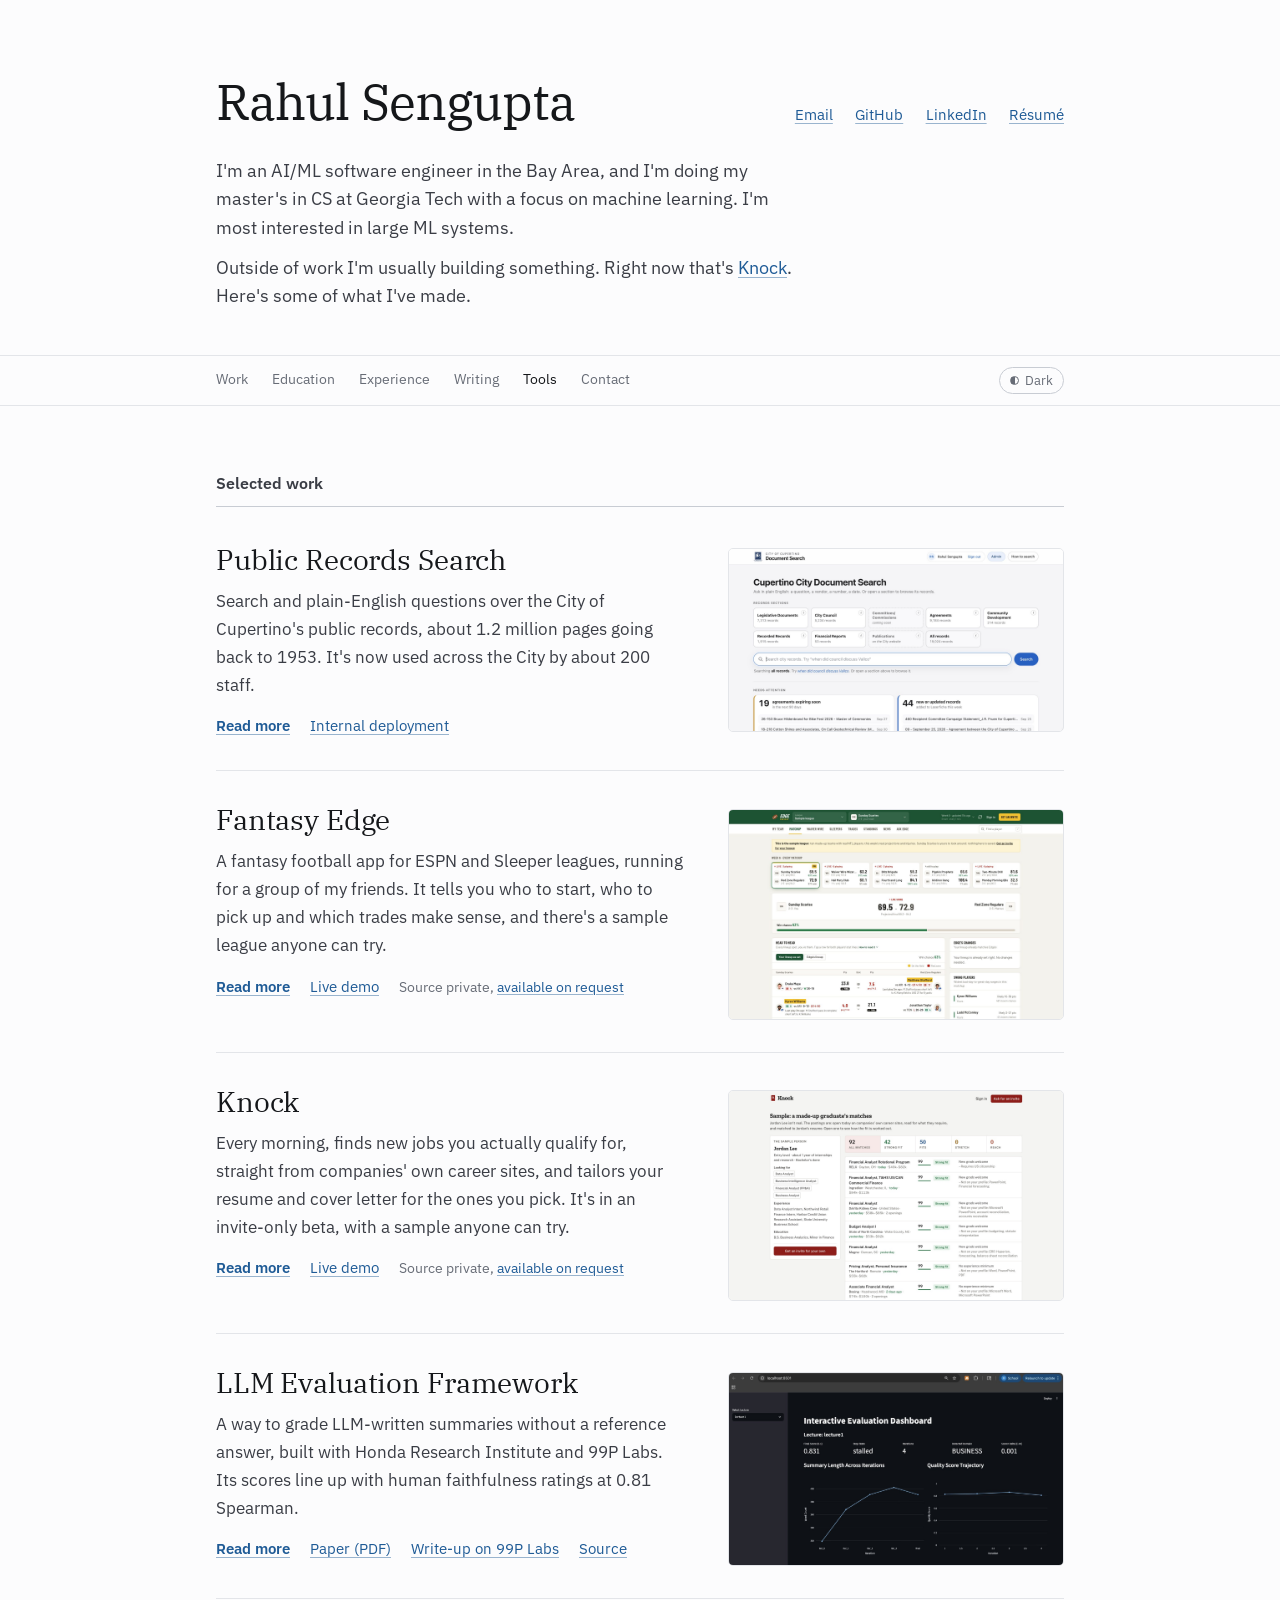
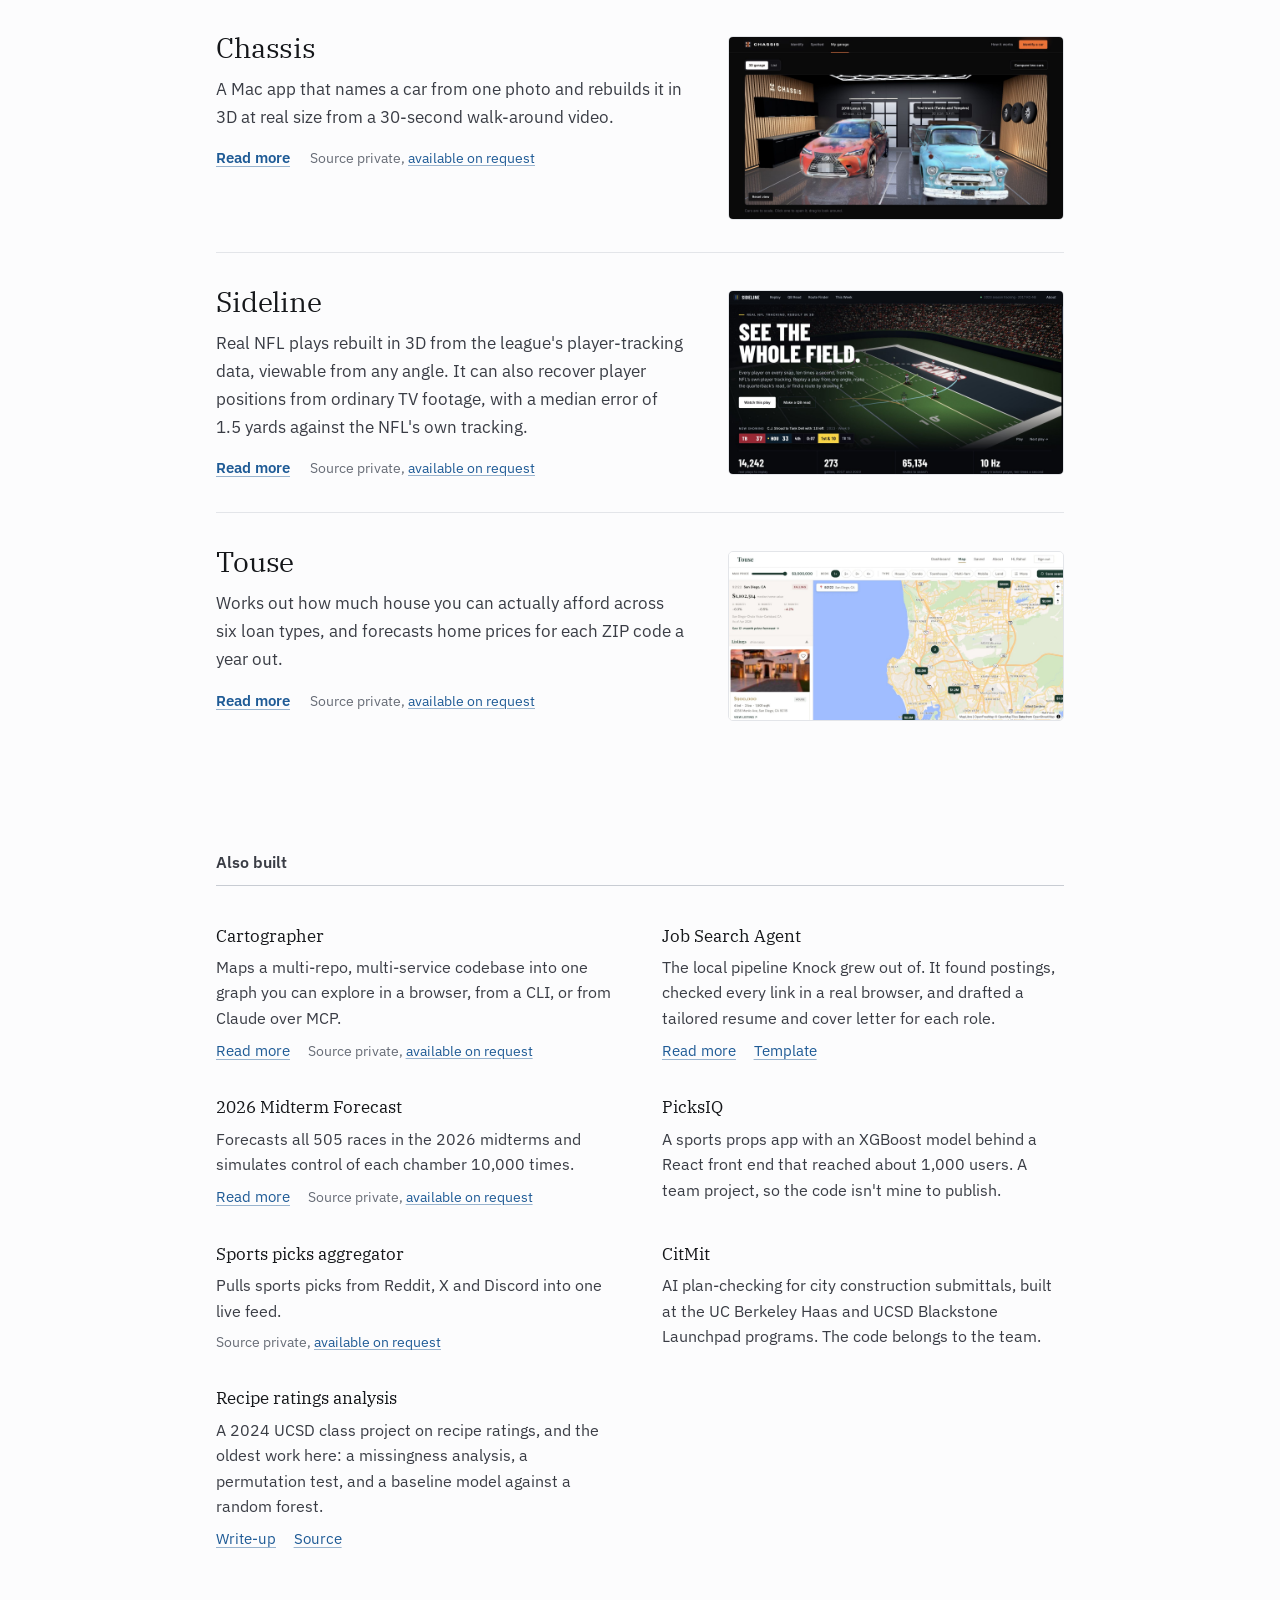
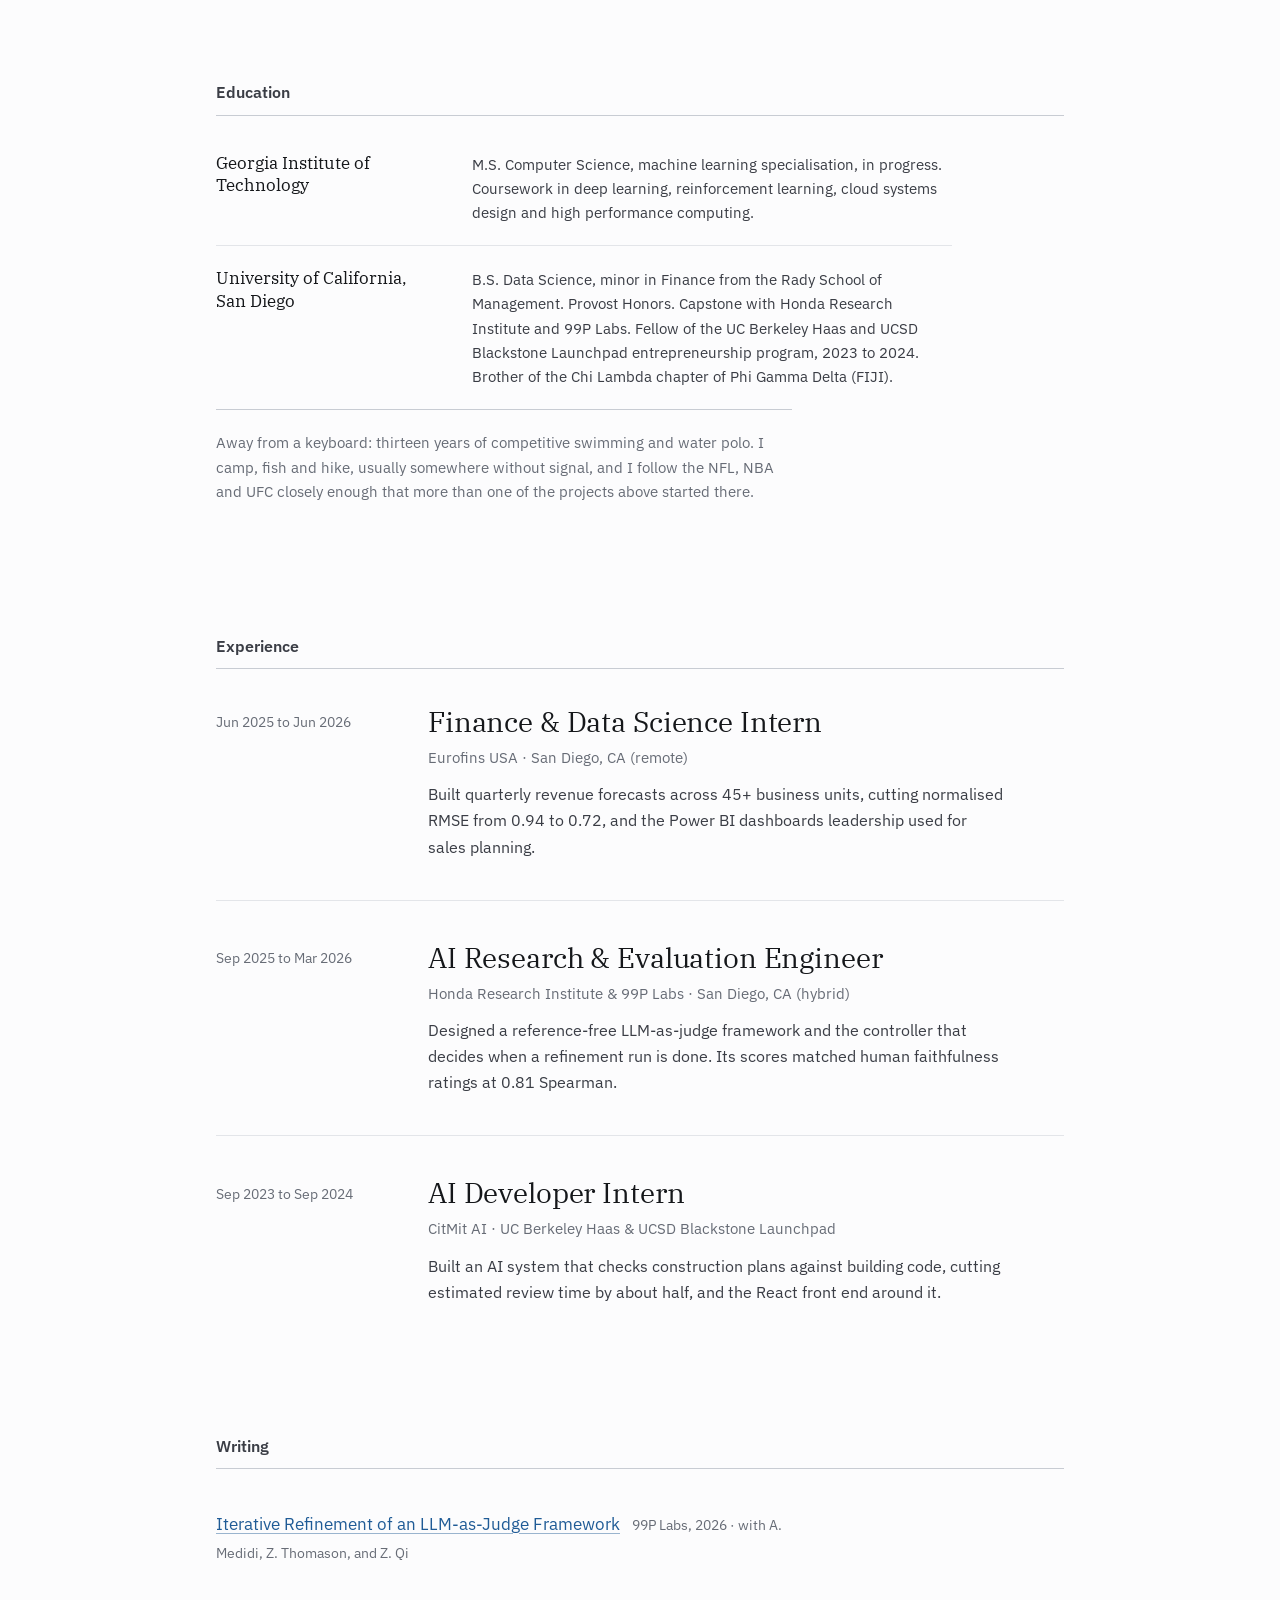
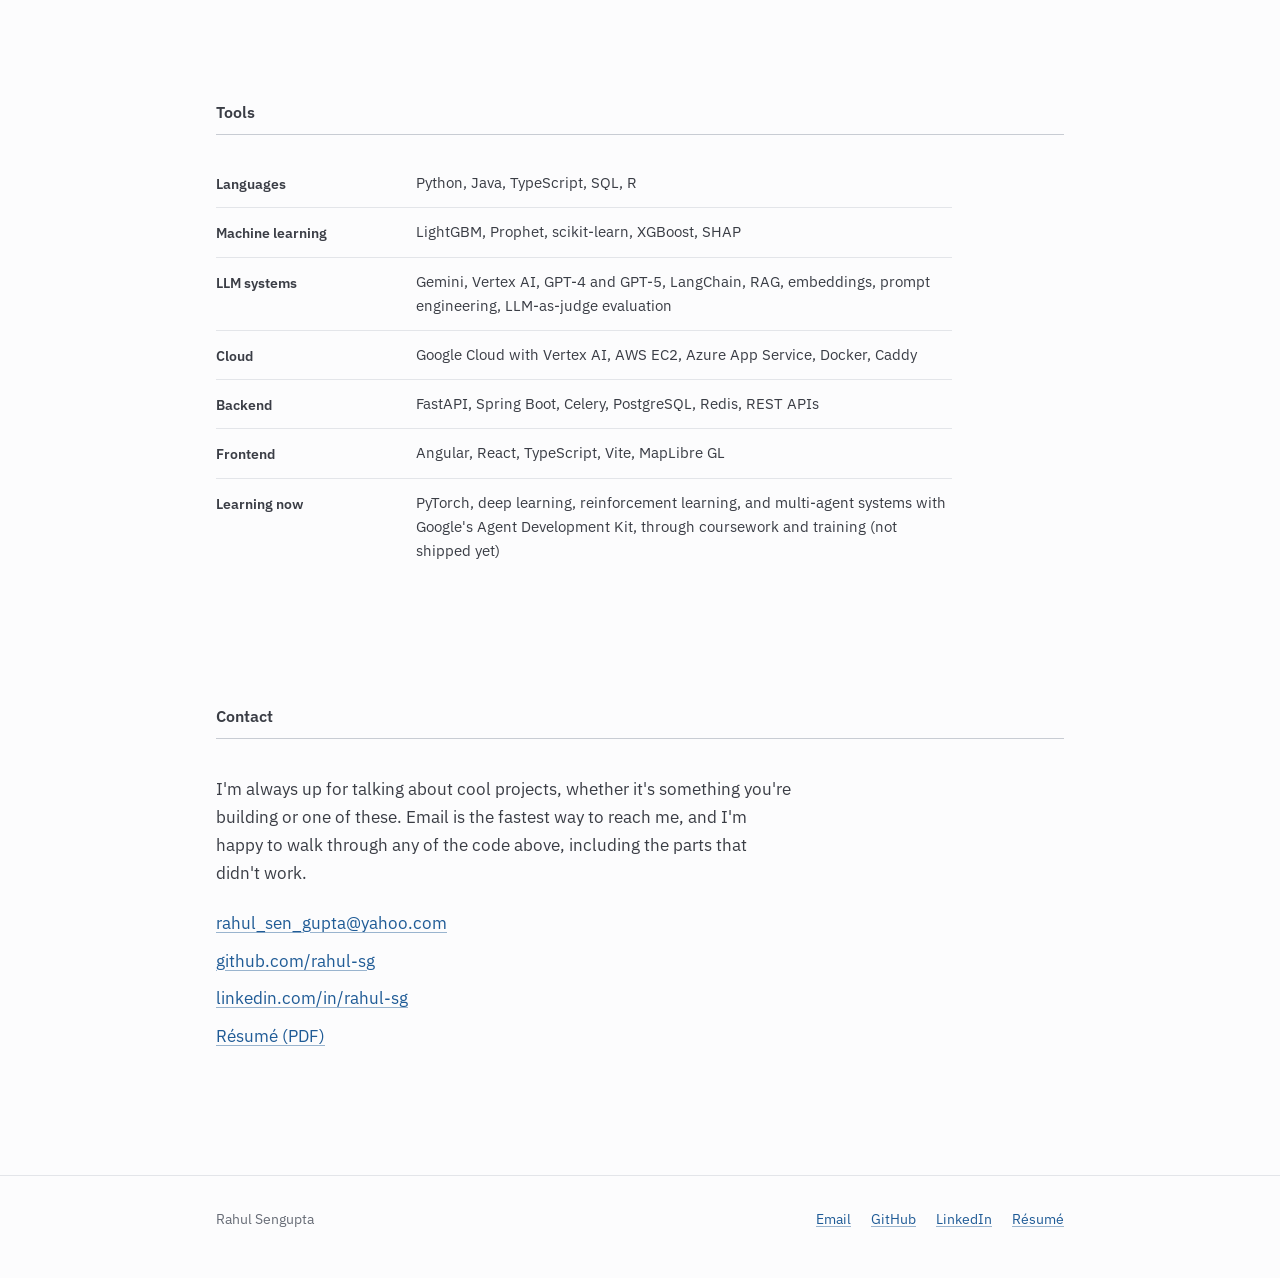
==== index.html @ d20ecfc5 "plainer writing, two fonts, a lighter homepage, and Knock Every 'rather than' rewritten, contraction" ====
<!doctype html>
<html lang="en" data-theme="light">
  <head>
    <meta charset="UTF-8" />
    <meta name="viewport" content="width=device-width, initial-scale=1.0" />
    <title>Rahul Sengupta</title>
    <meta name="description" content="I'm an AI/ML software engineer in the Bay Area, doing my master's in CS at Georgia Tech with a focus on machine learning. Here's some of what I've built." />
    <meta property="og:type" content="website" />
    <meta property="og:title" content="Rahul Sengupta" />
    <meta property="og:description" content="I'm an AI/ML software engineer in the Bay Area, doing my master's in CS at Georgia Tech with a focus on machine learning. Here's some of what I've built." />
    <meta property="og:image" content="https://rahul-sg.github.io/portfolio-website/images/og-card.png?v=2" />
    <meta name="twitter:card" content="summary_large_image" />
    <link rel="icon" type="image/svg+xml" href="favicon.svg?v=11" />
    <link rel="icon" type="image/x-icon" href="favicon.ico?v=11" />
    <link rel="icon" type="image/png" sizes="32x32" href="favicon-32x32.png?v=11" />
    <link rel="apple-touch-icon" sizes="180x180" href="apple-touch-icon.png?v=11" />
    <link rel="preconnect" href="https://fonts.googleapis.com" />
    <link rel="preconnect" href="https://fonts.gstatic.com" crossorigin />
    <link href="https://fonts.googleapis.com/css2?family=IBM+Plex+Sans:wght@400;500;600&family=IBM+Plex+Serif:wght@400;500;600&display=swap" rel="stylesheet" />
    <link rel="stylesheet" href="styles.css?v=11" />
    <script>
      // Applied before first paint so a returning dark-mode reader never sees a flash.
      try {
        var t = localStorage.getItem("theme");
        if (t === "dark" || t === "light") document.documentElement.dataset.theme = t;
      } catch (e) {}
    </script>
  </head>
  <body>
    <a class="skip-link" href="#main">Skip to content</a>
    <header class="masthead">
      <div class="wrap masthead-inner">
        <h1>Rahul Sengupta</h1>
        <ul class="masthead-links">
          <li><a href="mailto:rahul_sen_gupta@yahoo.com">Email</a></li>
          <li><a href="https://github.com/rahul-sg" target="_blank" rel="noopener">GitHub</a></li>
          <li><a href="https://linkedin.com/in/rahul-sg" target="_blank" rel="noopener">LinkedIn</a></li>
          <li><a href="Rahul_S_Resume_Final.pdf" target="_blank" rel="noopener">R&eacute;sum&eacute;</a></li>
        </ul>
      </div>
      <div class="wrap intro" id="about">
        <p>I'm an AI/ML software engineer in the Bay Area, and I'm doing my master's in CS at Georgia Tech with a focus on machine learning. I'm most interested in large ML systems.</p>
        <p>Outside of work I'm usually building something. Right now that's <a href="projects/knock.html">Knock</a>. Here's some of what I've made.</p>
      </div>
    </header>

    <nav class="subnav" aria-label="Sections">
      <div class="wrap subnav-inner">
        <a href="#work">Work</a>
        <a href="#education">Education</a>
        <a href="#experience">Experience</a>
        <a href="#writing">Writing</a>
        <a href="#tools">Tools</a>
        <a href="#contact">Contact</a>
        <button class="theme-toggle" type="button" id="theme-toggle"
                aria-label="Switch between light and dark">
          <span class="theme-toggle-label">Dark</span>
        </button>
      </div>
    </nav>

    <main id="main">
      <section class="section wrap" id="work">
        <h2 class="section-title">Selected work</h2>

        <article class="work-item">
          <div class="project-body">
            <h3><a href="projects/records-search.html">Public Records Search</a></h3>
            <p class="work-summary">Search and plain-English questions over the City of Cupertino's public records, about 1.2 million pages going back to 1953. It's now used across the City by about 200 staff.</p>
            <p class="project-links">
              <a class="work-more" href="projects/records-search.html">Read more</a>
              <a href="https://records-search-cupertino-b3e5gqf9e3aqh0em.westus2-01.azurewebsites.net/" target="_blank" rel="noopener">Internal deployment</a>
            </p>
          </div>
          <a class="work-thumb" href="projects/records-search.html" tabindex="-1" aria-hidden="true">
            <img src="images/records-search.jpg" alt="" loading="lazy" />
          </a>
        </article>

        <article class="work-item">
          <div class="project-body">
            <h3><a href="projects/fantasy-edge.html">Fantasy Edge</a></h3>
            <p class="work-summary">A fantasy football app for ESPN and Sleeper leagues, running for a group of my friends. It tells you who to start, who to pick up and which trades make sense, and there's a sample league anyone can try.</p>
            <p class="project-links">
              <a class="work-more" href="projects/fantasy-edge.html">Read more</a>
              <a href="https://edgefantasy.us/league/demo/team/1" target="_blank" rel="noopener">Live demo</a>
              <span class="note">Source private, <a href="mailto:rahul_sen_gupta@yahoo.com?subject=Code%20for%20Fantasy%20Edge">available on request</a></span>
            </p>
          </div>
          <a class="work-thumb" href="projects/fantasy-edge.html" tabindex="-1" aria-hidden="true">
            <img src="images/fantasy-edge-matchup.jpg" alt="" loading="lazy" />
          </a>
        </article>

        <article class="work-item">
          <div class="project-body">
            <h3><a href="projects/knock.html">Knock</a></h3>
            <p class="work-summary">Every morning, finds new jobs you actually qualify for, straight from companies' own career sites, and tailors your resume and cover letter for the ones you pick. It's in an invite-only beta, with a sample anyone can try.</p>
            <p class="project-links">
              <a class="work-more" href="projects/knock.html">Read more</a>
              <a href="https://knockapply.com/demo" target="_blank" rel="noopener">Live demo</a>
              <span class="note">Source private, <a href="mailto:rahul_sen_gupta@yahoo.com?subject=Code%20for%20Knock">available on request</a></span>
            </p>
          </div>
          <a class="work-thumb" href="projects/knock.html" tabindex="-1" aria-hidden="true">
            <img src="images/knock-demo.jpg" alt="" loading="lazy" />
          </a>
        </article>

        <article class="work-item">
          <div class="project-body">
            <h3><a href="projects/llm-evaluation.html">LLM Evaluation Framework</a></h3>
            <p class="work-summary">A way to grade LLM-written summaries without a reference answer, built with Honda Research Institute and 99P Labs. Its scores line up with human faithfulness ratings at 0.81 Spearman.</p>
            <p class="project-links">
              <a class="work-more" href="projects/llm-evaluation.html">Read more</a>
              <a href="https://github.com/rahul-sg/HondaResearchLabs_DSC180A-Eval-Systems-Of-NextGen-LLMs/blob/main/artifacts/Q2/Iterative_Refinement_NextGen_LLMs.pdf" target="_blank" rel="noopener">Paper (PDF)</a>
              <a href="https://medium.com/99p-labs/iterative-refinement-of-llm-as-judge-framework-0819fe352575" target="_blank" rel="noopener">Write-up on 99P Labs</a>
              <a href="https://github.com/rahul-sg/HondaResearchLabs_DSC180A-Eval-Systems-Of-NextGen-LLMs" target="_blank" rel="noopener">Source</a>
            </p>
          </div>
          <a class="work-thumb" href="projects/llm-evaluation.html" tabindex="-1" aria-hidden="true">
            <img src="images/llm-eval-dashboard.jpg" alt="" loading="lazy" />
          </a>
        </article>

        <article class="work-item">
          <div class="project-body">
            <h3><a href="projects/chassis.html">Chassis</a></h3>
            <p class="work-summary">A Mac app that names a car from one photo and rebuilds it in 3D at real size from a 30-second walk-around video.</p>
            <p class="project-links">
              <a class="work-more" href="projects/chassis.html">Read more</a>
              <span class="note">Source private, <a href="mailto:rahul_sen_gupta@yahoo.com?subject=Code%20for%20Chassis">available on request</a></span>
            </p>
          </div>
          <a class="work-thumb" href="projects/chassis.html" tabindex="-1" aria-hidden="true">
            <img src="images/chassis-garage.jpg" alt="" loading="lazy" />
          </a>
        </article>

        <article class="work-item">
          <div class="project-body">
            <h3><a href="projects/sideline.html">Sideline</a></h3>
            <p class="work-summary">Real NFL plays rebuilt in 3D from the league's player-tracking data, viewable from any angle. It can also recover player positions from ordinary TV footage, with a median error of 1.5 yards against the NFL's own tracking.</p>
            <p class="project-links">
              <a class="work-more" href="projects/sideline.html">Read more</a>
              <span class="note">Source private, <a href="mailto:rahul_sen_gupta@yahoo.com?subject=Code%20for%20Sideline">available on request</a></span>
            </p>
          </div>
          <a class="work-thumb" href="projects/sideline.html" tabindex="-1" aria-hidden="true">
            <img src="images/sideline-hero.jpg" alt="" loading="lazy" />
          </a>
        </article>

        <article class="work-item">
          <div class="project-body">
            <h3><a href="projects/touse.html">Touse</a></h3>
            <p class="work-summary">Works out how much house you can actually afford across six loan types, and forecasts home prices for each ZIP code a year out.</p>
            <p class="project-links">
              <a class="work-more" href="projects/touse.html">Read more</a>
              <span class="note">Source private, <a href="mailto:rahul_sen_gupta@yahoo.com?subject=Code%20for%20Touse">available on request</a></span>
            </p>
          </div>
          <a class="work-thumb" href="projects/touse.html" tabindex="-1" aria-hidden="true">
            <img src="images/touse-map.jpg" alt="" loading="lazy" />
          </a>
        </article>
      </section>

      <section class="section wrap" id="also">
        <h2 class="section-title">Also built</h2>
        <div class="prose">
          <dl class="minor-list">
            <div>
              <dt>Cartographer</dt>
              <dd>
                Maps a multi-repo, multi-service codebase into one graph you can explore in a browser, from a CLI, or from Claude over MCP.
                <span class="minor-links">
                  <a href="projects/cartographer.html">Read more</a>
                  <span class="note">Source private, <a href="mailto:rahul_sen_gupta@yahoo.com?subject=Code%20for%20Cartographer">available on request</a></span>
                </span>
              </dd>
            </div>
            <div>
              <dt>Job Search Agent</dt>
              <dd>
                The local pipeline Knock grew out of. It found postings, checked every link in a real browser, and drafted a tailored resume and cover letter for each role.
                <span class="minor-links">
                  <a href="projects/job-search-agent.html">Read more</a>
                  <a href="https://github.com/rahul-sg/job-search-agent-template" target="_blank" rel="noopener">Template</a>
                </span>
              </dd>
            </div>
            <div>
              <dt>2026 Midterm Forecast</dt>
              <dd>
                Forecasts all 505 races in the 2026 midterms and simulates control of each chamber 10,000 times.
                <span class="minor-links">
                  <a href="projects/midterm-forecast.html">Read more</a>
                  <span class="note">Source private, <a href="mailto:rahul_sen_gupta@yahoo.com?subject=Code%20for%20the%20midterm%20forecast">available on request</a></span>
                </span>
              </dd>
            </div>
            <div>
              <dt>PicksIQ</dt>
              <dd>
                A sports props app with an XGBoost model behind a React front end that reached about 1,000 users. A team project, so the code isn't mine to publish.
              </dd>
            </div>
            <div>
              <dt>Sports picks aggregator</dt>
              <dd>
                Pulls sports picks from Reddit, X and Discord into one live feed.
                <span class="minor-links">
                  <span class="note">Source private, <a href="mailto:rahul_sen_gupta@yahoo.com?subject=Code%20for%20the%20sports%20picks%20aggregator">available on request</a></span>
                </span>
              </dd>
            </div>
            <div>
              <dt>CitMit</dt>
              <dd>
                AI plan-checking for city construction submittals, built at the UC Berkeley Haas and UCSD Blackstone Launchpad programs. The code belongs to the team.
              </dd>
            </div>
            <div>
              <dt>Recipe ratings analysis</dt>
              <dd>
                A 2024 UCSD class project on recipe ratings, and the oldest work here: a missingness analysis, a permutation test, and a baseline model against a random forest.
                <span class="minor-links">
                  <a href="https://rahul-sg.github.io/recipes-ratings-analysis/" target="_blank" rel="noopener">Write-up</a>
                  <a href="https://github.com/rahul-sg/recipes-ratings-analysis" target="_blank" rel="noopener">Source</a>
                </span>
              </dd>
            </div>
          </dl>
        </div>
      </section>

      <section class="section wrap" id="education">
        <h2 class="section-title">Education</h2>
        <div class="prose">
          <dl class="edu-list">
            <div>
              <dt>Georgia Institute of Technology</dt>
              <dd>
                M.S. Computer Science, machine learning specialisation, in progress. Coursework in
                deep learning, reinforcement learning, cloud systems design and high performance
                computing.
              </dd>
            </div>
            <div>
              <dt>University of California, San Diego</dt>
              <dd>
                B.S. Data Science, minor in Finance from the Rady School of Management.
                Provost Honors. Capstone with Honda Research Institute and 99P Labs. Fellow of the
                UC Berkeley Haas and UCSD Blackstone Launchpad entrepreneurship program, 2023 to
                2024. Brother of the Chi Lambda chapter of Phi Gamma Delta (FIJI).
              </dd>
            </div>
          </dl>
          <p class="edu-aside">
            Away from a keyboard: thirteen years of competitive swimming and water polo. I camp,
            fish and hike, usually somewhere without signal, and I follow the NFL, NBA and UFC
            closely enough that more than one of the projects above started there.
          </p>
        </div>
      </section>

      <section class="section wrap" id="experience">
        <h2 class="section-title">Experience</h2>

        <article class="role">
          <div class="project-aside">
            <p class="role-dates">Jun 2025 to Jun 2026</p>
          </div>
          <div class="project-body">
            <h3>Finance &amp; Data Science Intern</h3>
            <p class="role-org">Eurofins USA &middot; San Diego, CA (remote)</p>
            <p class="role-summary">Built quarterly revenue forecasts across 45+ business units, cutting normalised RMSE from 0.94 to 0.72, and the Power BI dashboards leadership used for sales planning.</p>
          </div>
        </article>

        <article class="role">
          <div class="project-aside">
            <p class="role-dates">Sep 2025 to Mar 2026</p>
          </div>
          <div class="project-body">
            <h3>AI Research &amp; Evaluation Engineer</h3>
            <p class="role-org">Honda Research Institute &amp; 99P Labs &middot; San Diego, CA (hybrid)</p>
            <p class="role-summary">Designed a reference-free LLM-as-judge framework and the controller that decides when a refinement run is done. Its scores matched human faithfulness ratings at 0.81 Spearman.</p>
          </div>
        </article>

        <article class="role">
          <div class="project-aside">
            <p class="role-dates">Sep 2023 to Sep 2024</p>
          </div>
          <div class="project-body">
            <h3>AI Developer Intern</h3>
            <p class="role-org">CitMit AI &middot; UC Berkeley Haas &amp; UCSD Blackstone Launchpad</p>
            <p class="role-summary">Built an AI system that checks construction plans against building code, cutting estimated review time by about half, and the React front end around it.</p>
          </div>
        </article>
      </section>

      <section class="section wrap" id="writing">
        <h2 class="section-title">Writing</h2>
        <div class="prose">
          <ul class="link-list">
            <li>
              <a href="https://medium.com/99p-labs/iterative-refinement-of-llm-as-judge-framework-0819fe352575" target="_blank" rel="noopener">Iterative Refinement of an LLM-as-Judge Framework</a>
              <span class="note">99P Labs, 2026 &middot; with A. Medidi, Z. Thomason, and Z. Qi</span>
            </li>
          </ul>
        </div>
      </section>

      <section class="section wrap" id="tools">
        <h2 class="section-title">Tools</h2>
        <div class="prose">
          <dl class="tools-list">
            <div>
              <dt>Languages</dt>
              <dd>Python, Java, TypeScript, SQL, R
              </dd>
            </div>
            <div>
              <dt>Machine learning</dt>
              <dd>LightGBM, Prophet, scikit-learn, XGBoost, SHAP
              </dd>
            </div>
            <div>
              <dt>LLM systems</dt>
              <dd>Gemini, Vertex AI, GPT-4 and GPT-5, LangChain, RAG, embeddings, prompt engineering, LLM-as-judge evaluation
              </dd>
            </div>
            <div>
              <dt>Cloud</dt>
              <dd>Google Cloud with Vertex AI, AWS EC2, Azure App Service, Docker, Caddy
              </dd>
            </div>
            <div>
              <dt>Backend</dt>
              <dd>FastAPI, Spring Boot, Celery, PostgreSQL, Redis, REST APIs
              </dd>
            </div>
            <div>
              <dt>Frontend</dt>
              <dd>Angular, React, TypeScript, Vite, MapLibre GL
              </dd>
            </div>
            <div>
              <dt>Learning now</dt>
              <dd>PyTorch, deep learning, reinforcement learning, and multi-agent systems with Google's Agent Development Kit, through coursework and training (not shipped yet)
              </dd>
            </div>
          </dl>
        </div>
      </section>

      <section class="section wrap" id="contact">
        <h2 class="section-title">Contact</h2>
        <div class="prose">
          <p>
            I'm always up for talking about cool projects, whether it's something you're building
            or one of these. Email is the fastest way to reach me, and I'm happy to walk through
            any of the code above, including the parts that didn't work.
          </p>
          <ul class="link-list">
            <li><a href="mailto:rahul_sen_gupta@yahoo.com">rahul_sen_gupta@yahoo.com</a></li>
            <li><a href="https://github.com/rahul-sg" target="_blank" rel="noopener">github.com/rahul-sg</a></li>
            <li><a href="https://linkedin.com/in/rahul-sg" target="_blank" rel="noopener">linkedin.com/in/rahul-sg</a></li>
            <li><a href="Rahul_S_Resume_Final.pdf" target="_blank" rel="noopener">R&eacute;sum&eacute; (PDF)</a></li>
          </ul>
        </div>
      </section>
    </main>

    <footer class="site-footer">
      <div class="wrap site-footer-inner">
        <p>Rahul Sengupta</p>
        <p class="site-footer-links">
          <a href="mailto:rahul_sen_gupta@yahoo.com">Email</a>
          <a href="https://github.com/rahul-sg" target="_blank" rel="noopener">GitHub</a>
          <a href="https://linkedin.com/in/rahul-sg" target="_blank" rel="noopener">LinkedIn</a>
          <a href="Rahul_S_Resume_Final.pdf" target="_blank" rel="noopener">R&eacute;sum&eacute;</a>
        </p>
      </div>
    </footer>

    <script src="script.js?v=11"></script>
  </body>
</html>
---- styles.css ----
/* ==========================================================================
   Rahul Sengupta — personal site
   A document, not a landing page: one column, hairline rules, no animation.
   Light by default; follows the OS for dark. To force one theme, delete the
   other block under "Theme" below.
   ========================================================================== */

:root {
  /* The IBM Plex superfamily: one designer, drawn for a technology company,
     and distinct from the brand faces the AI labs use. */
  --serif: "IBM Plex Serif", Georgia, "Times New Roman", serif;
  --sans: "IBM Plex Sans", -apple-system, BlinkMacSystemFont, "Segoe UI", sans-serif;
  --mono: ui-monospace, "SFMono-Regular", Menlo, Consolas, monospace;

  /* Layout */
  --wrap: 58rem;
  --aside: 10.5rem;
  --gap: 2.75rem;
  --measure: 36rem;
  --measure-wide: 46rem;
}

/* ── Theme: light ─────────────────────────────────────────────────────────── */
:root {
  color-scheme: light;

  --paper: #fcfcfd;
  --paper-2: #f1f3f5;
  --ink: #15171a;
  --ink-2: #3a3d45;
  --ink-3: #676c76;
  --rule: #e3e5e9;
  --rule-2: #c8ccd3;
  --link: #1f5b96;
  --link-hover: #164470;
}

/* ── Theme: dark ──────────────────────────────────────────────────────────────
   Follows the OS by default. To pin one theme, set data-theme on <html>:
   <html lang="en" data-theme="light">  or  <html lang="en" data-theme="dark">
   -------------------------------------------------------------------------- */
@media (prefers-color-scheme: dark) {
  :root:not([data-theme="light"]):not([data-theme="dark"]) {
    color-scheme: dark;

    --paper: #101114;
    --paper-2: #17191d;
    --ink: #e8eaed;
    --ink-2: #c0c4cb;
    --ink-3: #8b909a;
    --rule: #24262b;
    --rule-2: #383c44;
    --link: #7fb2e6;
    --link-hover: #a5cbf0;
  }
}

:root[data-theme="dark"] {
  color-scheme: dark;

  --paper: #101114;
  --paper-2: #17191d;
  --ink: #e8eaed;
  --ink-2: #c0c4cb;
  --ink-3: #8b909a;
  --rule: #24262b;
  --rule-2: #383c44;
  --link: #7fb2e6;
  --link-hover: #a5cbf0;
}

*,
*::before,
*::after {
  box-sizing: border-box;
}

html {
  -webkit-text-size-adjust: 100%;
}

body {
  margin: 0;
  background: var(--paper);
  color: var(--ink-2);
  font-family: var(--sans);
  font-size: 1.0625rem;
  line-height: 1.65;
  -webkit-font-smoothing: antialiased;
  text-rendering: optimizeLegibility;
}

.wrap {
  width: 100%;
  max-width: var(--wrap);
  margin-inline: auto;
  padding-inline: clamp(1.25rem, 5vw, 2.5rem);
}

/* ── Links ────────────────────────────────────────────────────────────────── */
a {
  color: var(--link);
  text-decoration-line: underline;
  text-decoration-thickness: 1px;
  text-underline-offset: 0.18em;
  text-decoration-color: color-mix(in oklab, var(--link), transparent 55%);
}

a:hover {
  color: var(--link-hover);
  text-decoration-color: currentColor;
}

a:focus-visible,
:focus-visible {
  outline: 2px solid var(--link);
  outline-offset: 2px;
  border-radius: 2px;
}

.skip-link {
  position: absolute;
  left: -9999px;
  top: 0;
  background: var(--paper);
  color: var(--ink);
  padding: 0.6rem 1rem;
  z-index: 50;
}

.skip-link:focus {
  left: 0.5rem;
  top: 0.5rem;
}

/* ── Masthead ─────────────────────────────────────────────────────────────── */
.masthead {
  padding-top: clamp(2.75rem, 7vw, 4.75rem);
  padding-bottom: clamp(2rem, 4vw, 2.75rem);
}

/* The name and the links share a line; the links drop under the name when it runs out of room. */
.masthead-inner {
  display: flex;
  flex-wrap: wrap;
  align-items: baseline;
  justify-content: space-between;
  gap: 0.75rem 2rem;
}

.portrait {
  display: block;
  width: 100%;
  /* The height="200" attribute is a presentational hint. Without height:auto
     both dimensions are definite and aspect-ratio is ignored. */
  height: auto;
  aspect-ratio: 1 / 1;
  object-fit: cover;
  object-position: center 18%;
  border-radius: 4px;
  border: 1px solid var(--rule);
}

h1 {
  margin: 0;
  font-family: var(--serif);
  font-weight: 400;
  font-size: clamp(2.15rem, 5vw, 3.1rem);
  line-height: 1.06;
  letter-spacing: -0.018em;
  color: var(--ink);
}

.masthead-links {
  display: flex;
  flex-wrap: wrap;
  gap: 0.4rem 1.4rem;
  margin: 0;
  padding: 0;
  list-style: none;
  font-size: 0.93rem;
}

/* Who this is, in a couple of plain sentences, before the work. */
.intro {
  margin-top: clamp(1.25rem, 3vw, 1.75rem);
}

.intro p {
  max-width: var(--measure);
  margin: 0 0 0.7rem;
  font-size: 1.12rem;
  line-height: 1.6;
  color: var(--ink-2);
}

.intro p:last-child {
  margin-bottom: 0;
}

/* ── Sub-navigation ───────────────────────────────────────────────────────── */
.subnav {
  position: sticky;
  top: 0;
  z-index: 10;
  background: color-mix(in oklab, var(--paper), transparent 8%);
  backdrop-filter: blur(6px);
  border-top: 1px solid var(--rule);
  border-bottom: 1px solid var(--rule);
}

.subnav-inner {
  display: flex;
  flex-wrap: wrap;
  gap: 0.35rem 1.5rem;
  padding-block: 0.7rem;
}

.subnav a {
  font-family: var(--sans);
  font-size: 0.9rem;
  color: var(--ink-3);
  text-decoration: none;
}

.subnav a:hover,
.subnav a.is-current {
  color: var(--ink);
}

/* ── Sections ─────────────────────────────────────────────────────────────── */
.section {
  padding-block: clamp(2.5rem, 5.5vw, 4rem);
}

.section-title {
  margin: 0 0 2.25rem;
  padding-bottom: 0.55rem;
  border-bottom: 1px solid var(--rule-2);
  font-family: var(--sans);
  font-weight: 600;
  font-size: 1rem;
  color: var(--ink-2);
}

.prose {
  max-width: var(--measure);
}

.prose p {
  margin: 0 0 1.05rem;
}

.prose p:last-child {
  margin-bottom: 0;
}

/* ── Project / role: metadata rail + body ─────────────────────────────────── */
.project,
.role {
  display: grid;
  grid-template-columns: var(--aside) minmax(0, 1fr);
  gap: 0 var(--gap);
  padding-top: 2.5rem;
  margin-top: 2.5rem;
  border-top: 1px solid var(--rule);
}

.project:first-of-type,
.role:first-of-type {
  padding-top: 0;
  margin-top: 0;
  border-top: none;
}

.project-aside {
  position: sticky;
  top: 4.25rem;
  align-self: start;
}

.facts {
  margin: 0;
}

.facts > div + div {
  margin-top: 0.8rem;
}

.facts dt {
  font-family: var(--sans);
  font-size: 0.8rem;
  color: var(--ink-3);
}

.facts dd {
  margin: 0.15rem 0 0;
  font-size: 0.85rem;
  line-height: 1.45;
  color: var(--ink-2);
}

.project-body {
  max-width: var(--measure);
}

.project-body h3,
.role h3 {
  margin: 0;
  font-family: var(--serif);
  font-weight: 400;
  font-size: clamp(1.4rem, 2.7vw, 1.72rem);
  line-height: 1.25;
  color: var(--ink);
  letter-spacing: -0.005em;
}

.project-body .lead {
  margin: 1.6rem 0 0;
  font-family: var(--serif);
  font-size: 1.08rem;
  line-height: 1.6;
  color: var(--ink);
}

.project-body h2,
.project-body h4 {
  margin: 1.9rem 0 0.3rem;
  font-family: var(--sans);
  font-weight: 600;
  font-size: 0.95rem;
  color: var(--ink-2);
}

.project-body p:not([class]) {
  margin: 0 0 0.9rem;
}

.project-body h2 + p,
.project-body h4 + p {
  margin-top: 0;
}

.project-body > p:last-child {
  margin-bottom: 0;
}

.project-body em {
  font-style: italic;
}

code {
  font-family: var(--mono);
  font-size: 0.87em;
  background: color-mix(in oklab, var(--ink), transparent 94%);
  border-radius: 3px;
  padding: 0.05em 0.25em;
  color: var(--ink);
  word-break: break-word;
}

.project-body .stack {
  margin: 1.9rem 0 0;
  padding-top: 0.85rem;
  border-top: 1px solid var(--rule);
  font-family: var(--sans);
  font-size: 0.88rem;
  line-height: 1.6;
  color: var(--ink-3);
}

.stack-label {
  display: block;
  font-size: 0.8rem;
  font-weight: 600;
  color: var(--ink-3);
  margin-bottom: 0.2rem;
}

.project-body .project-links {
  display: flex;
  flex-wrap: wrap;
  align-items: baseline;
  gap: 0.35rem 1.25rem;
  margin: 0.95rem 0 0;
  font-size: 0.92rem;
}

.note {
  font-size: 0.85rem;
  color: var(--ink-3);
}

/* ── Also built ───────────────────────────────────────────────────────────── */
.minor-list {
  display: grid;
  grid-template-columns: repeat(2, minmax(0, 1fr));
  gap: 1.9rem var(--gap);
  margin: 0;
}

.minor-list dt {
  font-family: var(--serif);
  font-size: 1.08rem;
  color: var(--ink);
}

.minor-list dd {
  margin: 0.3rem 0 0;
  font-size: 0.97rem;
}

.minor-list dd a {
  font-size: 0.92rem;
  white-space: nowrap;
}

.minor-list dd .note {
  white-space: nowrap;
}

.minor-list dd .note a {
  margin-left: 0;
  font-size: inherit;
}

/* An entry's links sit on a line of their own, like the rows above. */
.minor-links {
  display: flex;
  flex-wrap: wrap;
  align-items: baseline;
  gap: 0.25rem 1.1rem;
  margin-top: 0.45rem;
}

#also .prose {
  max-width: none;
}

/* ── Experience ───────────────────────────────────────────────────────────── */
.role-dates {
  margin: 0.4rem 0 0;
  font-family: var(--sans);
  font-size: 0.85rem;
  color: var(--ink-3);
}

.project-body .role-org {
  margin: 0.35rem 0 0;
  font-size: 0.95rem;
  color: var(--ink-3);
}

.project-body .role-summary {
  margin: 0.7rem 0 0;
  font-size: 0.99rem;
}

/* ── Tools ────────────────────────────────────────────────────────────────── */
/* Wider than the reading measure: this is a two-column list, not prose. */
#tools .prose {
  max-width: 46rem;
}

.tools-list {
  margin: 0;
}

.tools-list > div {
  display: grid;
  grid-template-columns: 11rem minmax(0, 1fr);
  gap: 0 1.5rem;
  padding-block: 0.75rem;
  border-top: 1px solid var(--rule);
}

.tools-list > div:first-child {
  border-top: none;
  padding-top: 0;
}

.tools-list dt {
  font-family: var(--sans);
  font-size: 0.85rem;
  font-weight: 600;
  color: var(--ink-2);
  padding-top: 0.12rem;
}

.tools-list dd {
  margin: 0;
  font-size: 0.94rem;
  line-height: 1.6;
  color: var(--ink-2);
}

/* ── Lists of links ───────────────────────────────────────────────────────── */
.link-list {
  margin: 0;
  padding: 0;
  list-style: none;
}

.link-list li {
  padding-block: 0.3rem;
}

.link-list .note {
  margin-left: 0.5rem;
}

/* ── Education ────────────────────────────────────────────────────────────── */
.edu strong {
  color: var(--ink);
  font-weight: 600;
}

/* ── Footer ───────────────────────────────────────────────────────────────── */
.site-footer {
  margin-top: clamp(2rem, 5vw, 3.5rem);
  padding-block: 2rem 3rem;
  border-top: 1px solid var(--rule);
}

.site-footer-inner {
  display: flex;
  flex-wrap: wrap;
  justify-content: space-between;
  align-items: baseline;
  gap: 0.6rem 1.5rem;
}

.site-footer p {
  margin: 0;
  font-family: var(--sans);
  font-size: 0.85rem;
  color: var(--ink-3);
}

.site-footer-links {
  display: flex;
  flex-wrap: wrap;
  gap: 0.5rem 1.25rem;
}

/* ── Sub-nav brand (project pages) ────────────────────────────────────────── */
.subnav-brand {
  margin-right: auto;
  font-family: var(--serif) !important;
  font-size: 0.95rem !important;
  letter-spacing: 0 !important;
  text-transform: none !important;
  color: var(--ink) !important;
}

/* ── Index: the work list ─────────────────────────────────────────────────── */
/* A row per project: a sentence or two and its links, with the screenshot beside it.
   The facts, numbers and stack are on each project's own page. */
.work-item {
  display: grid;
  grid-template-columns: minmax(0, 1fr) minmax(0, 21rem);
  gap: 1rem var(--gap);
  align-items: start;
  padding-top: 2rem;
  margin-top: 2rem;
  border-top: 1px solid var(--rule);
}

.work-item:first-of-type {
  padding-top: 0;
  margin-top: 0;
  border-top: none;
}

.work-item .project-body h3 a {
  color: var(--ink);
  text-decoration-color: transparent;
}

.work-item .project-body h3 a:hover {
  text-decoration-color: var(--rule-2);
}

.project-body .work-summary {
  margin: 0.6rem 0 0;
}

.work-more {
  font-weight: 600;
}

/* ── Project detail page ──────────────────────────────────────────────────── */
/* Outranks `.project:first-of-type`, which would zero its top padding. */
.project.project-page {
  padding-top: clamp(2.5rem, 5.5vw, 4rem);
  margin-top: 0;
  border-top: none;
}

.page-head h1 {
  font-size: clamp(1.95rem, 4.2vw, 2.8rem);
  line-height: 1.08;
  letter-spacing: -0.018em;
}

.page-sub {
  margin: 0.5rem 0 0;
  font-size: 1rem;
  color: var(--ink-3);
}

.project-page .lead {
  margin-top: 1.9rem;
  padding-bottom: 1.6rem;
  border-bottom: 1px solid var(--rule);
}

.project-page .project-body h2 {
  margin-top: 2.5rem;
}

.aside-back {
  margin: 1.6rem 0 0;
  padding-top: 1.1rem;
  border-top: 1px solid var(--rule);
  font-family: var(--sans);
  font-size: 0.9rem;
}

.aside-back a {
  text-decoration-color: transparent;
}

.aside-back a:hover {
  text-decoration-color: currentColor;
}

/* ── Previous / next ──────────────────────────────────────────────────────── */
.pager {
  display: flex;
  justify-content: space-between;
  gap: 1.5rem;
  margin-top: clamp(2.5rem, 5vw, 3.5rem);
  padding-top: 1.6rem;
  border-top: 1px solid var(--rule-2);
}

.pager-link {
  display: flex;
  flex-direction: column;
  gap: 0.2rem;
  max-width: 17rem;
  text-decoration-color: transparent;
}

.pager-next {
  text-align: right;
}

.pager-link:hover .pager-name {
  text-decoration: underline;
  text-underline-offset: 0.18em;
}

.pager-label {
  font-family: var(--sans);
  font-size: 0.8rem;
  color: var(--ink-3);
}

.pager-name {
  font-family: var(--serif);
  font-size: 1.05rem;
  color: var(--ink);
}

/* ── Key figures in the metadata rail ─────────────────────────────────────── */
.keyfigs {
  margin: 1.5rem 0 0;
  padding-top: 1.1rem;
  border-top: 1px solid var(--rule);
}

.keyfigs > div + div {
  margin-top: 0.75rem;
}

.keyfigs dt {
  font-family: var(--serif);
  font-size: 1.5rem;
  line-height: 1.05;
  color: var(--ink);
  letter-spacing: -0.01em;
}

.keyfigs dd {
  margin: 0.1rem 0 0;
  font-family: var(--sans);
  font-size: 0.8rem;
  color: var(--ink-3);
}

/* ── Figures: diagrams and code, wider than the reading measure ───────────── */
.diagram,
.code-figure {
  width: var(--measure-wide);
  max-width: 100%;
  margin: 2rem 0 1.75rem;
}

.diagram svg,
.code-figure pre {
  display: block;
  width: 100%;
  height: auto;
  background: var(--paper-2);
  border: 1px solid var(--rule);
  border-radius: 6px;
}

.diagram svg {
  padding: 1.15rem 1.1rem;
  overflow: visible;
}

.diagram figcaption,
.code-figure figcaption {
  margin-top: 0.7rem;
  font-size: 0.83rem;
  line-height: 1.5;
  color: var(--ink-3);
}

.diagram figcaption code,
.code-figure figcaption code {
  font-size: 0.82em;
}

/* Diagram primitives. Colour comes from the theme, never from the markup. */
.dg-box {
  fill: var(--paper);
  stroke: var(--rule-2);
  stroke-width: 1;
}

.dg-box--accent {
  fill: color-mix(in oklab, var(--link), transparent 92%);
  stroke: color-mix(in oklab, var(--link), transparent 45%);
}

.dg-t {
  fill: var(--ink-2);
  font-family: var(--sans);
  font-size: 12.5px;
}

.dg-band {
  fill: var(--ink-3);
  font-family: var(--sans);
  font-size: 9.5px;
  letter-spacing: 0.06em;
}

.dg-layer {
  fill: var(--ink);
  font-family: var(--serif);
  font-size: 15px;
}

.dg-layer--accent {
  fill: var(--link);
}

.dg-src {
  fill: var(--ink-3);
  font-family: var(--sans);
  font-size: 10px;
}

.dg-arr {
  fill: none;
  stroke: var(--ink-3);
  stroke-width: 1;
}

.dg-arr--dash {
  stroke-dasharray: 3 3;
  stroke: var(--link);
}

.dg-head {
  fill: var(--ink-3);
  stroke: none;
}

.dg-spine {
  fill: none;
  stroke: var(--link);
  stroke-width: 1.5;
}

/* ── Code blocks ──────────────────────────────────────────────────────────── */
.code-figure pre {
  margin: 0;
  padding: 1.1rem 1.2rem;
  overflow-x: auto;
}

.code-figure code {
  background: none;
  border-radius: 0;
  padding: 0;
  font-size: 0.78rem;
  line-height: 1.65;
  color: var(--ink-2);
  white-space: pre;
}

/* ── Education ────────────────────────────────────────────────────────────── */
#education .prose {
  max-width: 46rem;
}

.edu-list {
  margin: 0;
}

.edu-list > div {
  display: grid;
  grid-template-columns: 14rem minmax(0, 1fr);
  gap: 0 2rem;
  padding-block: 1.3rem;
  border-top: 1px solid var(--rule);
}

.edu-list > div:first-child {
  border-top: none;
  padding-top: 0;
}

.edu-list dt {
  font-family: var(--serif);
  font-size: 1.08rem;
  line-height: 1.3;
  color: var(--ink);
}

.edu-list dd {
  margin: 0;
  font-size: 0.95rem;
  line-height: 1.6;
}

/* ── Theme toggle ─────────────────────────────────────────────────────────── */
.theme-toggle {
  margin-left: auto;
  display: inline-flex;
  align-items: center;
  gap: 0.4rem;
  padding: 0.25rem 0.6rem;
  background: none;
  border: 1px solid var(--rule-2);
  border-radius: 999px;
  color: var(--ink-3);
  font-family: var(--sans);
  font-size: 0.8rem;
  cursor: pointer;
}

.theme-toggle:hover {
  color: var(--ink);
  border-color: var(--ink-3);
}

.theme-toggle::before {
  content: "";
  width: 9px;
  height: 9px;
  border-radius: 50%;
  border: 1px solid currentColor;
  background: linear-gradient(90deg, currentColor 50%, transparent 50%);
}

/* ── Screenshots ──────────────────────────────────────────────────────────── */
.shot {
  width: var(--measure-wide);
  max-width: 100%;
  margin: 2rem 0 2.25rem;
}

.shot img {
  display: block;
  width: 100%;
  height: auto;
  border: 1px solid var(--rule);
  border-radius: 6px;
  background: var(--paper-2);
}

.shot a {
  display: block;
  text-decoration: none;
}

.shot a:hover img {
  border-color: var(--rule-2);
}

.shot figcaption {
  margin-top: 0.7rem;
  font-size: 0.83rem;
  line-height: 1.5;
  color: var(--ink-3);
}

/* Index thumbnail, sitting under the summary. */
.work-thumb {
  display: block;
  margin-top: 0.35rem;
  text-decoration: none;
  line-height: 0;
}

.work-thumb img {
  width: 100%;
  height: auto;
  max-height: 230px;
  object-fit: cover;
  object-position: top left;
  border: 1px solid var(--rule);
  border-radius: 5px;
}

.work-thumb:hover img {
  border-color: var(--rule-2);
}

/* ── Outside work ─────────────────────────────────────────────────────────── */
.edu-aside {
  margin: 0;
  padding-top: 1.3rem;
  border-top: 1px solid var(--rule-2);
  font-size: 0.93rem;
  line-height: 1.65;
  color: var(--ink-3);
  max-width: var(--measure);
}

/* Where each tool was actually used. */
/* Dashed container for a loop in a diagram. */
.dg-loop {
  fill: none;
  stroke: var(--rule-2);
  stroke-width: 1;
  stroke-dasharray: 4 4;
}

/* ── Narrow screens: rail collapses into an inline meta row ───────────────── */
@media (max-width: 52rem) {
  .project,
  .role,
  .work-item {
    grid-template-columns: minmax(0, 1fr);
    gap: 0;
  }

  .work-thumb {
    margin-top: 1rem;
  }

  .minor-list {
    grid-template-columns: minmax(0, 1fr);
    gap: 1.5rem;
  }

  .project-aside {
    position: static;
    margin-bottom: 1.1rem;
  }

  .facts {
    display: flex;
    flex-wrap: wrap;
    gap: 0.5rem 1.6rem;
  }

  .facts > div + div {
    margin-top: 0;
  }

  .facts dd {
    font-size: 0.82rem;
  }

  .role-dates {
    margin: 0;
  }

  .tools-list > div {
    grid-template-columns: minmax(0, 1fr);
    gap: 0.2rem;
  }

  .project-page .project-aside {
    margin-bottom: 1.6rem;
  }

  .aside-back {
    margin-top: 1rem;
  }

  .pager {
    flex-direction: column;
    gap: 1.25rem;
  }

  .pager-next {
    text-align: left;
  }

  .pager-link {
    max-width: none;
  }

  .keyfigs {
    display: flex;
    flex-wrap: wrap;
    gap: 0.9rem 1.8rem;
    margin-top: 1.1rem;
    padding-top: 0.9rem;
  }

  .keyfigs > div + div {
    margin-top: 0;
  }

  .keyfigs dt {
    font-size: 1.25rem;
  }

  .diagram {
    overflow-x: auto;
  }

  .diagram svg {
    min-width: 34rem;
  }

  .work-thumb img {
    max-height: 170px;
  }

  .theme-toggle {
    margin-left: 0;
  }

  /* Once the grid collapses the portrait would otherwise stretch edge to edge. */
  .masthead-inner .portrait {
    width: 132px;
    order: -1;
  }

  .edu-list > div {
    grid-template-columns: minmax(0, 1fr);
    gap: 0.35rem;
  }
}

@media (max-width: 34rem) {
  body {
    font-size: 1rem;
  }

  .masthead-inner .portrait {
    width: 112px;
  }
}

/* ── Print: a clean two-page CV ───────────────────────────────────────────── */
@media print {
  :root {
    --paper: #fff;
    --paper-2: #fff;
    --ink: #000;
    --ink-2: #1a1a1a;
    --ink-3: #555;
    --rule: #ccc;
    --rule-2: #999;
    --link: #000;
  }

  .subnav,
  .skip-link,
  .site-footer {
    display: none;
  }

  body {
    font-size: 10.5pt;
    line-height: 1.45;
  }

  .project,
  .role {
    break-inside: avoid;
  }

  a {
    text-decoration: none;
  }

  .project-aside {
    position: static;
  }
}
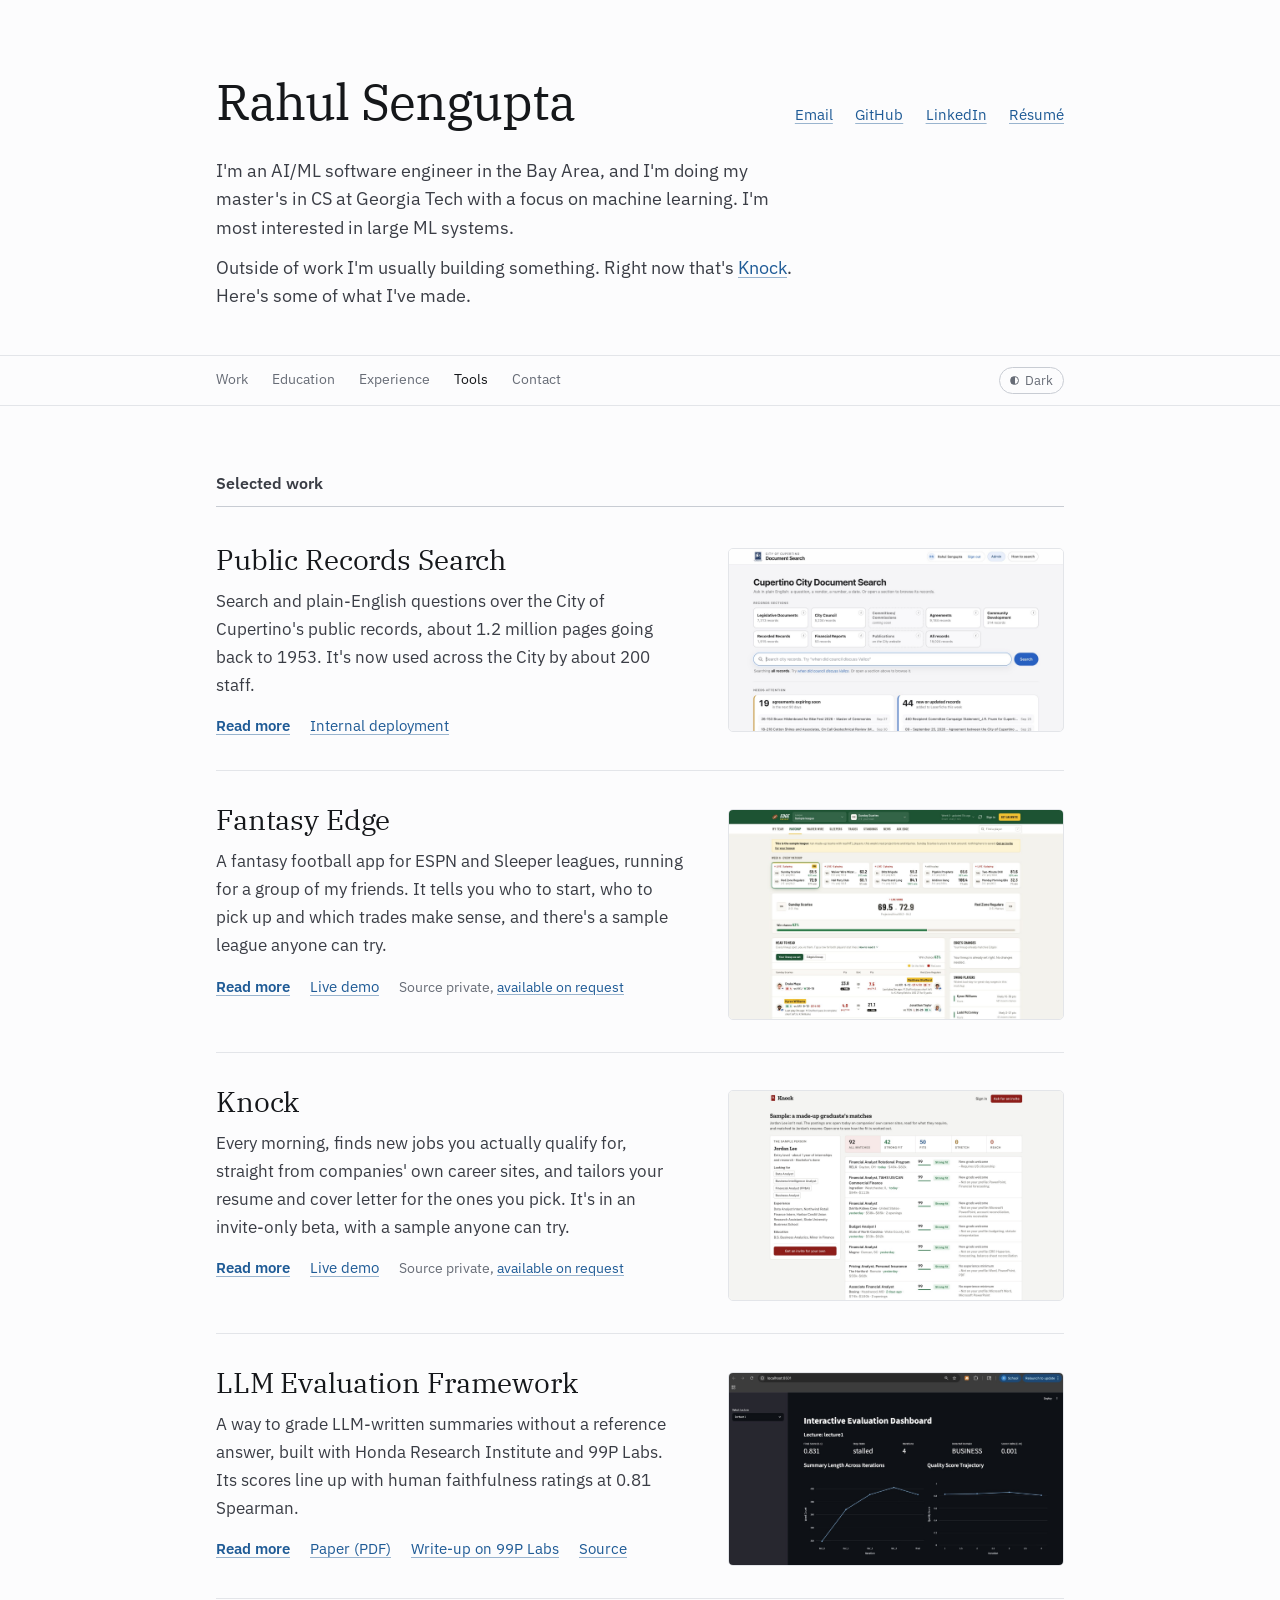
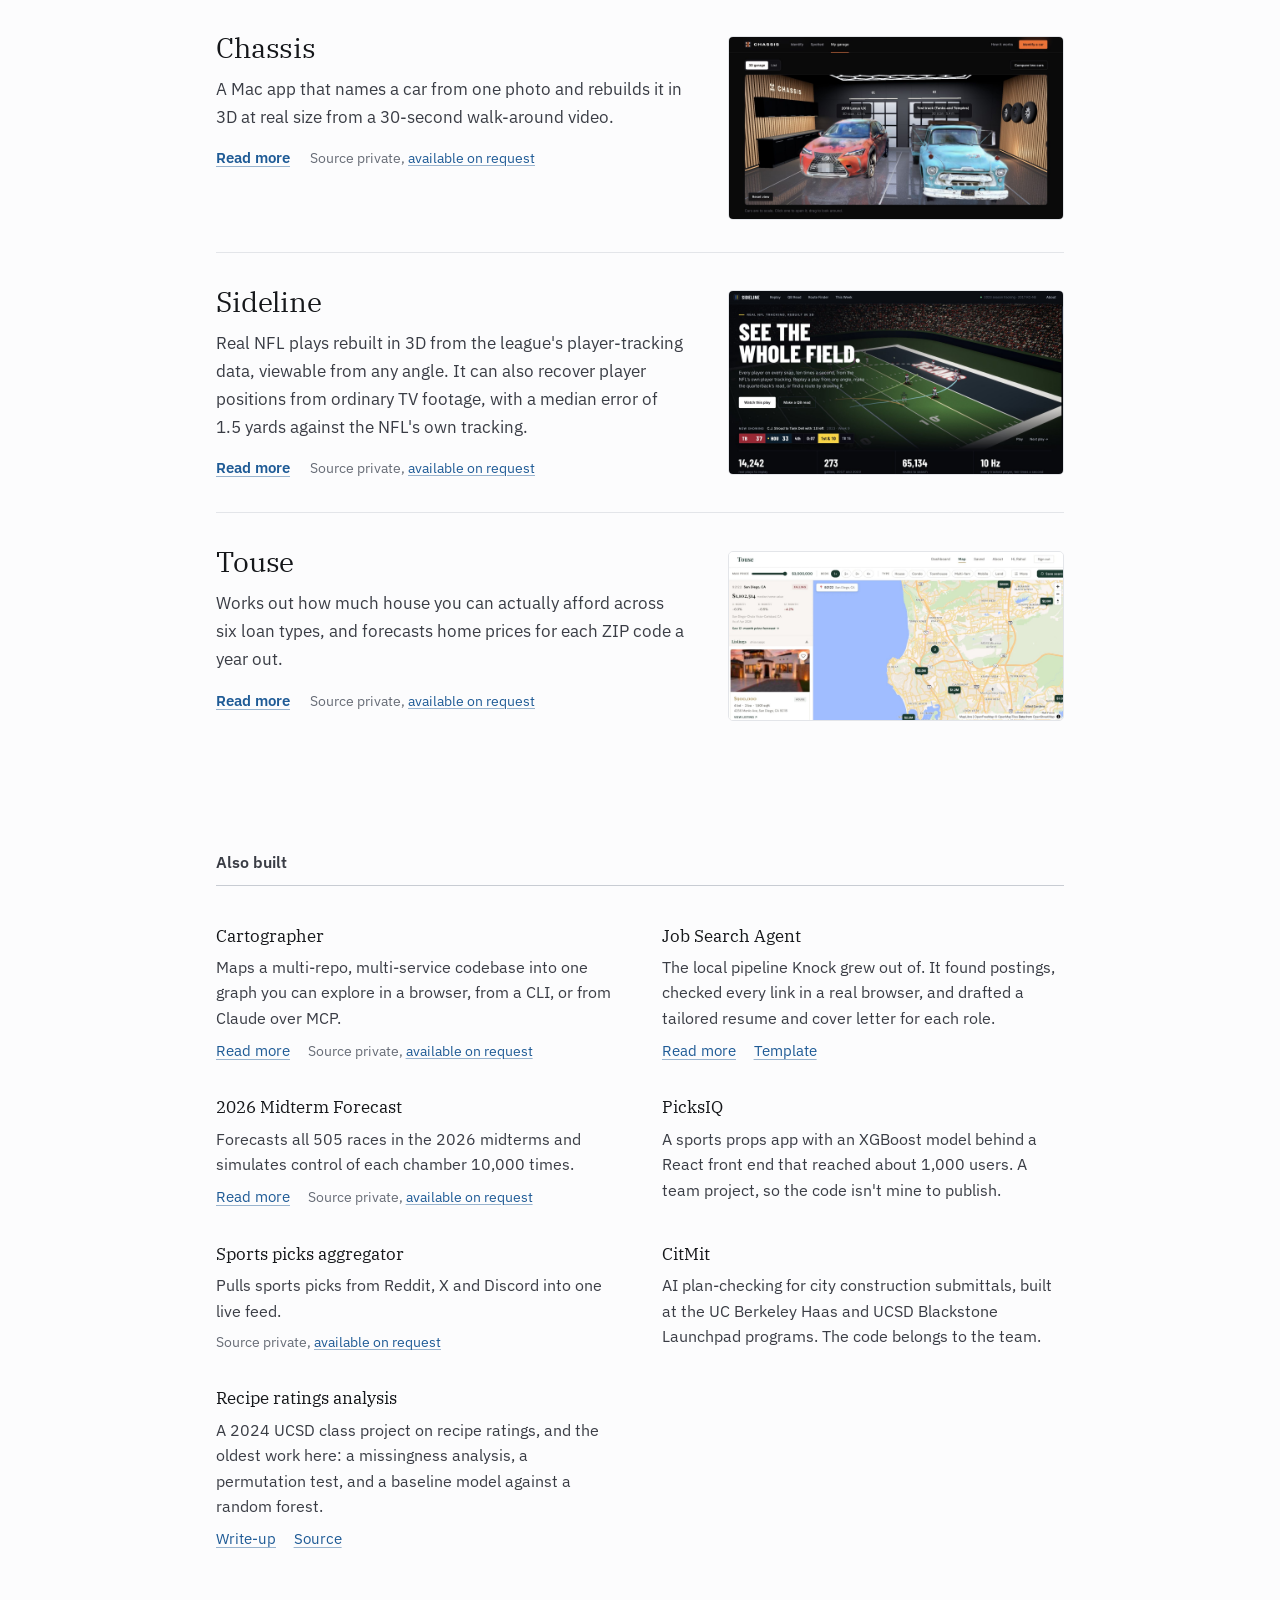
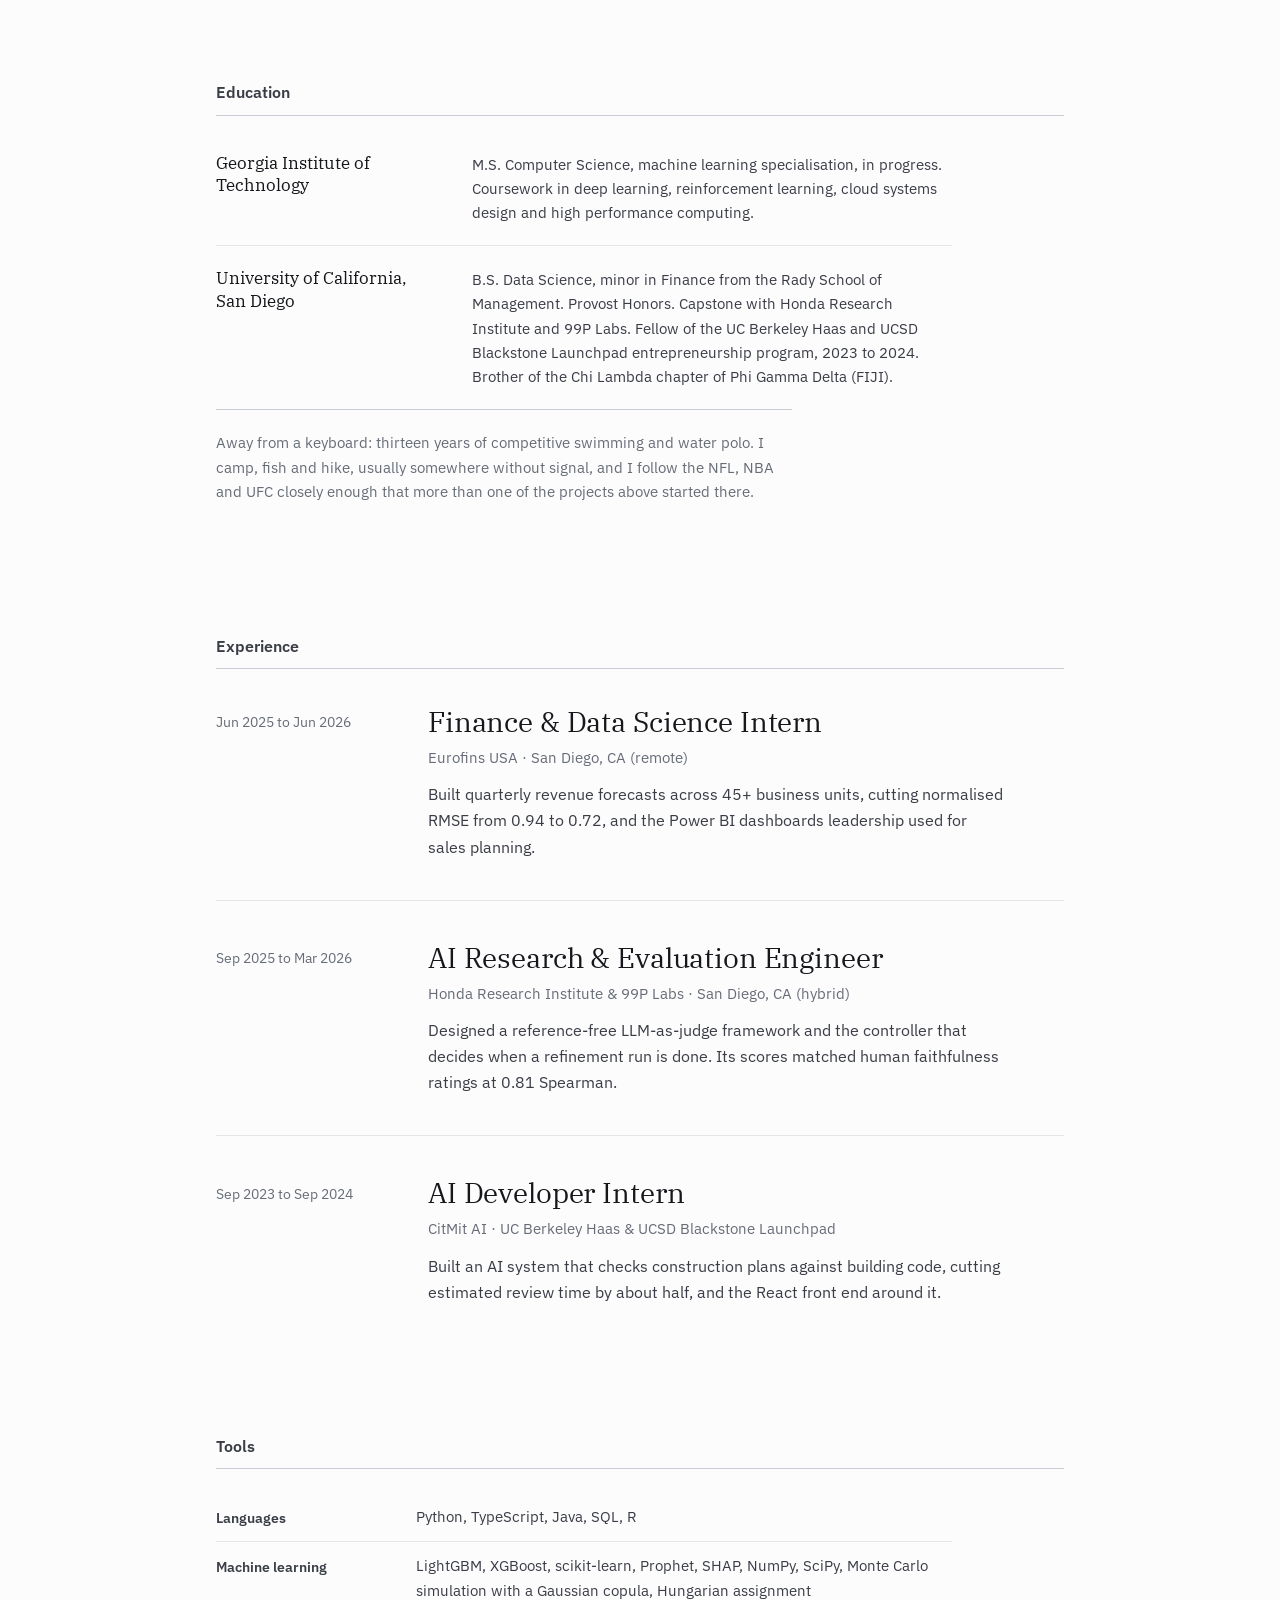
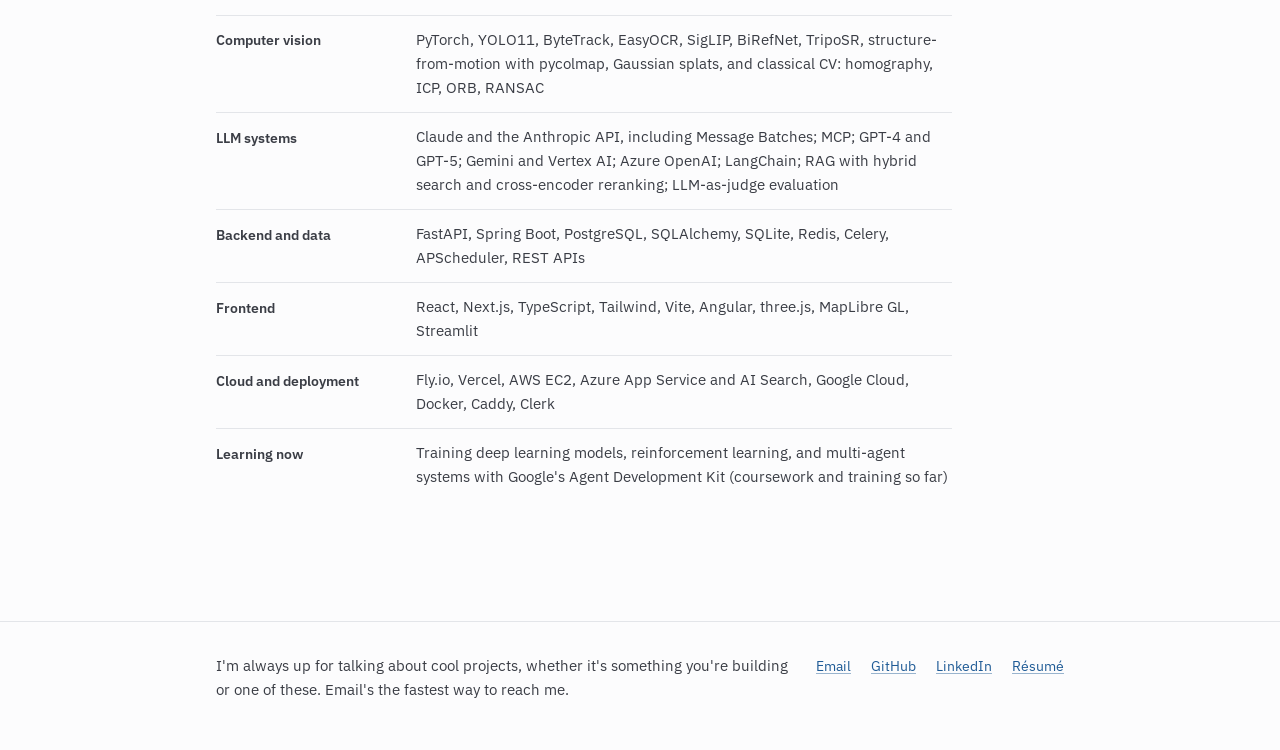
==== commit 78cfbb80: "second writing pass on the project pages, Tools rebuilt from the real stacks, contact in the footer " ====
--- a/index.html
+++ b/index.html
@@ -49,7 +49,6 @@
         <a href="#work">Work</a>
         <a href="#education">Education</a>
         <a href="#experience">Experience</a>
-        <a href="#writing">Writing</a>
         <a href="#tools">Tools</a>
         <a href="#contact">Contact</a>
         <button class="theme-toggle" type="button" id="theme-toggle"
@@ -302,82 +301,51 @@
         </article>
       </section>
 
-      <section class="section wrap" id="writing">
-        <h2 class="section-title">Writing</h2>
-        <div class="prose">
-          <ul class="link-list">
-            <li>
-              <a href="https://medium.com/99p-labs/iterative-refinement-of-llm-as-judge-framework-0819fe352575" target="_blank" rel="noopener">Iterative Refinement of an LLM-as-Judge Framework</a>
-              <span class="note">99P Labs, 2026 &middot; with A. Medidi, Z. Thomason, and Z. Qi</span>
-            </li>
-          </ul>
-        </div>
-      </section>
-
       <section class="section wrap" id="tools">
         <h2 class="section-title">Tools</h2>
         <div class="prose">
           <dl class="tools-list">
             <div>
               <dt>Languages</dt>
-              <dd>Python, Java, TypeScript, SQL, R
-              </dd>
+              <dd>Python, TypeScript, Java, SQL, R</dd>
             </div>
             <div>
               <dt>Machine learning</dt>
-              <dd>LightGBM, Prophet, scikit-learn, XGBoost, SHAP
-              </dd>
+              <dd>LightGBM, XGBoost, scikit-learn, Prophet, SHAP, NumPy, SciPy, Monte Carlo simulation with a Gaussian copula, Hungarian assignment</dd>
+            </div>
+            <div>
+              <dt>Computer vision</dt>
+              <dd>PyTorch, YOLO11, ByteTrack, EasyOCR, SigLIP, BiRefNet, TripoSR, structure-from-motion with pycolmap, Gaussian splats, and classical CV: homography, ICP, ORB, RANSAC</dd>
             </div>
             <div>
               <dt>LLM systems</dt>
-              <dd>Gemini, Vertex AI, GPT-4 and GPT-5, LangChain, RAG, embeddings, prompt engineering, LLM-as-judge evaluation
-              </dd>
-            </div>
-            <div>
-              <dt>Cloud</dt>
-              <dd>Google Cloud with Vertex AI, AWS EC2, Azure App Service, Docker, Caddy
-              </dd>
-            </div>
-            <div>
-              <dt>Backend</dt>
-              <dd>FastAPI, Spring Boot, Celery, PostgreSQL, Redis, REST APIs
-              </dd>
+              <dd>Claude and the Anthropic API, including Message Batches; MCP; GPT-4 and GPT-5; Gemini and Vertex AI; Azure OpenAI; LangChain; RAG with hybrid search and cross-encoder reranking; LLM-as-judge evaluation</dd>
+            </div>
+            <div>
+              <dt>Backend and data</dt>
+              <dd>FastAPI, Spring Boot, PostgreSQL, SQLAlchemy, SQLite, Redis, Celery, APScheduler, REST APIs</dd>
             </div>
             <div>
               <dt>Frontend</dt>
-              <dd>Angular, React, TypeScript, Vite, MapLibre GL
-              </dd>
+              <dd>React, Next.js, TypeScript, Tailwind, Vite, Angular, three.js, MapLibre GL, Streamlit</dd>
+            </div>
+            <div>
+              <dt>Cloud and deployment</dt>
+              <dd>Fly.io, Vercel, AWS EC2, Azure App Service and AI Search, Google Cloud, Docker, Caddy, Clerk</dd>
             </div>
             <div>
               <dt>Learning now</dt>
-              <dd>PyTorch, deep learning, reinforcement learning, and multi-agent systems with Google's Agent Development Kit, through coursework and training (not shipped yet)
-              </dd>
+              <dd>Training deep learning models, reinforcement learning, and multi-agent systems with Google's Agent Development Kit (coursework and training so far)</dd>
             </div>
           </dl>
         </div>
       </section>
 
-      <section class="section wrap" id="contact">
-        <h2 class="section-title">Contact</h2>
-        <div class="prose">
-          <p>
-            I'm always up for talking about cool projects, whether it's something you're building
-            or one of these. Email is the fastest way to reach me, and I'm happy to walk through
-            any of the code above, including the parts that didn't work.
-          </p>
-          <ul class="link-list">
-            <li><a href="mailto:rahul_sen_gupta@yahoo.com">rahul_sen_gupta@yahoo.com</a></li>
-            <li><a href="https://github.com/rahul-sg" target="_blank" rel="noopener">github.com/rahul-sg</a></li>
-            <li><a href="https://linkedin.com/in/rahul-sg" target="_blank" rel="noopener">linkedin.com/in/rahul-sg</a></li>
-            <li><a href="Rahul_S_Resume_Final.pdf" target="_blank" rel="noopener">R&eacute;sum&eacute; (PDF)</a></li>
-          </ul>
-        </div>
-      </section>
     </main>
 
-    <footer class="site-footer">
+    <footer class="site-footer" id="contact">
       <div class="wrap site-footer-inner">
-        <p>Rahul Sengupta</p>
+        <p class="site-footer-note">I'm always up for talking about cool projects, whether it's something you're building or one of these. Email's the fastest way to reach me.</p>
         <p class="site-footer-links">
           <a href="mailto:rahul_sen_gupta@yahoo.com">Email</a>
           <a href="https://github.com/rahul-sg" target="_blank" rel="noopener">GitHub</a>
--- a/styles.css
+++ b/styles.css
@@ -537,6 +537,14 @@
   color: var(--ink-3);
 }
 
+/* On the homepage the footer is also the contact line. */
+.site-footer .site-footer-note {
+  max-width: var(--measure);
+  font-size: 0.95rem;
+  line-height: 1.55;
+  color: var(--ink-2);
+}
+
 .site-footer-links {
   display: flex;
   flex-wrap: wrap;
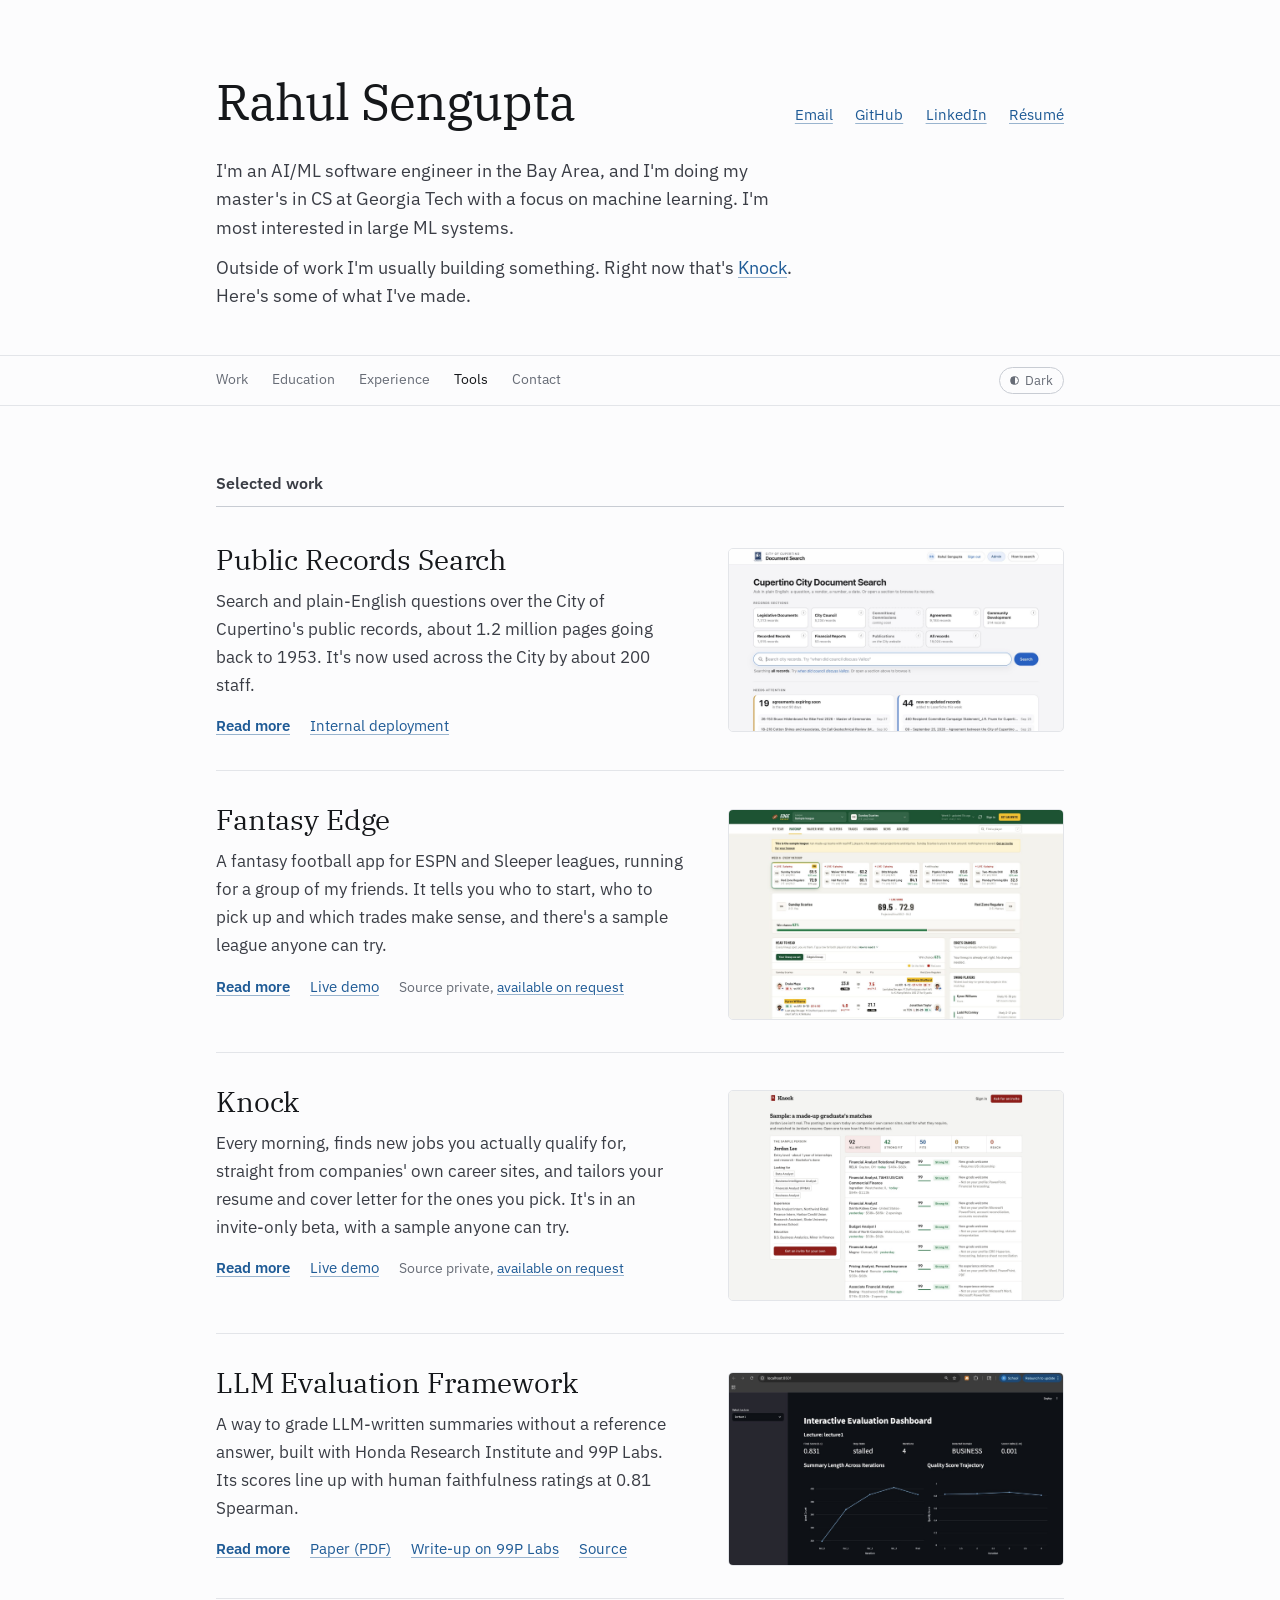
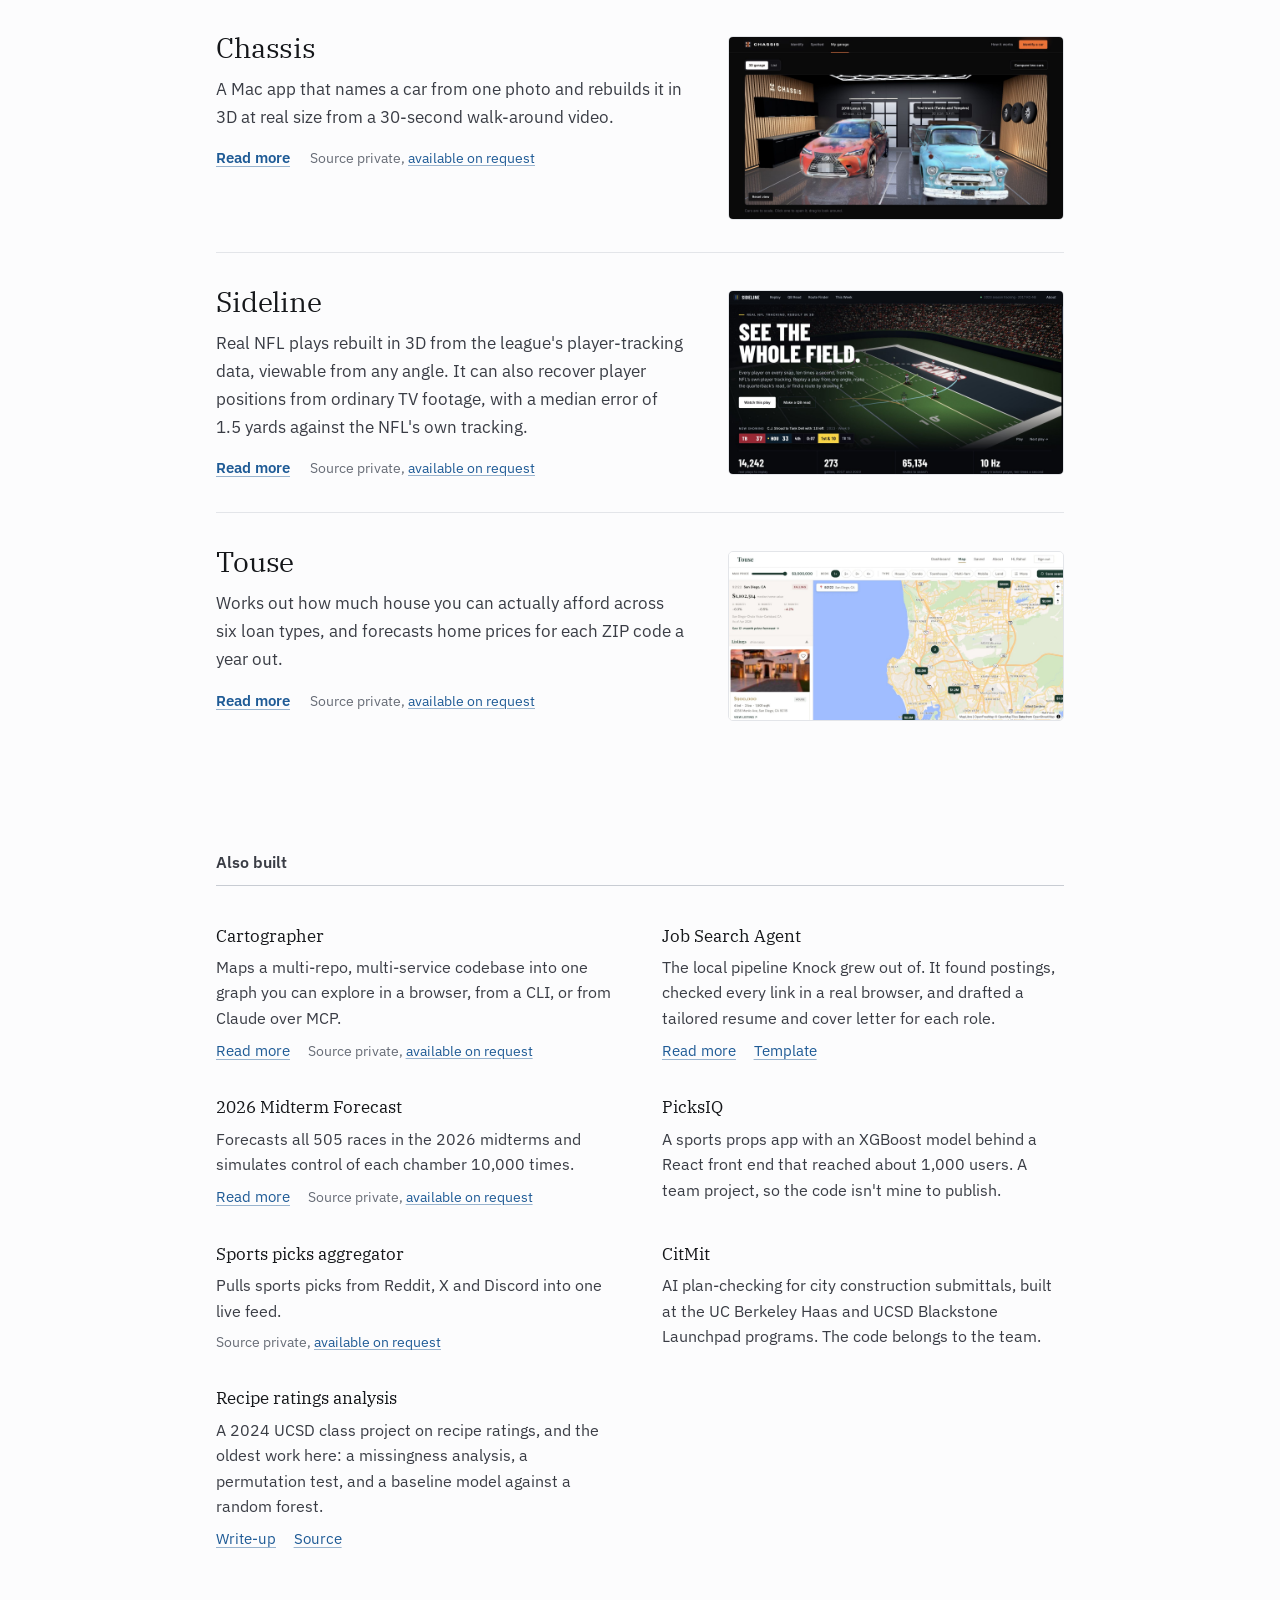
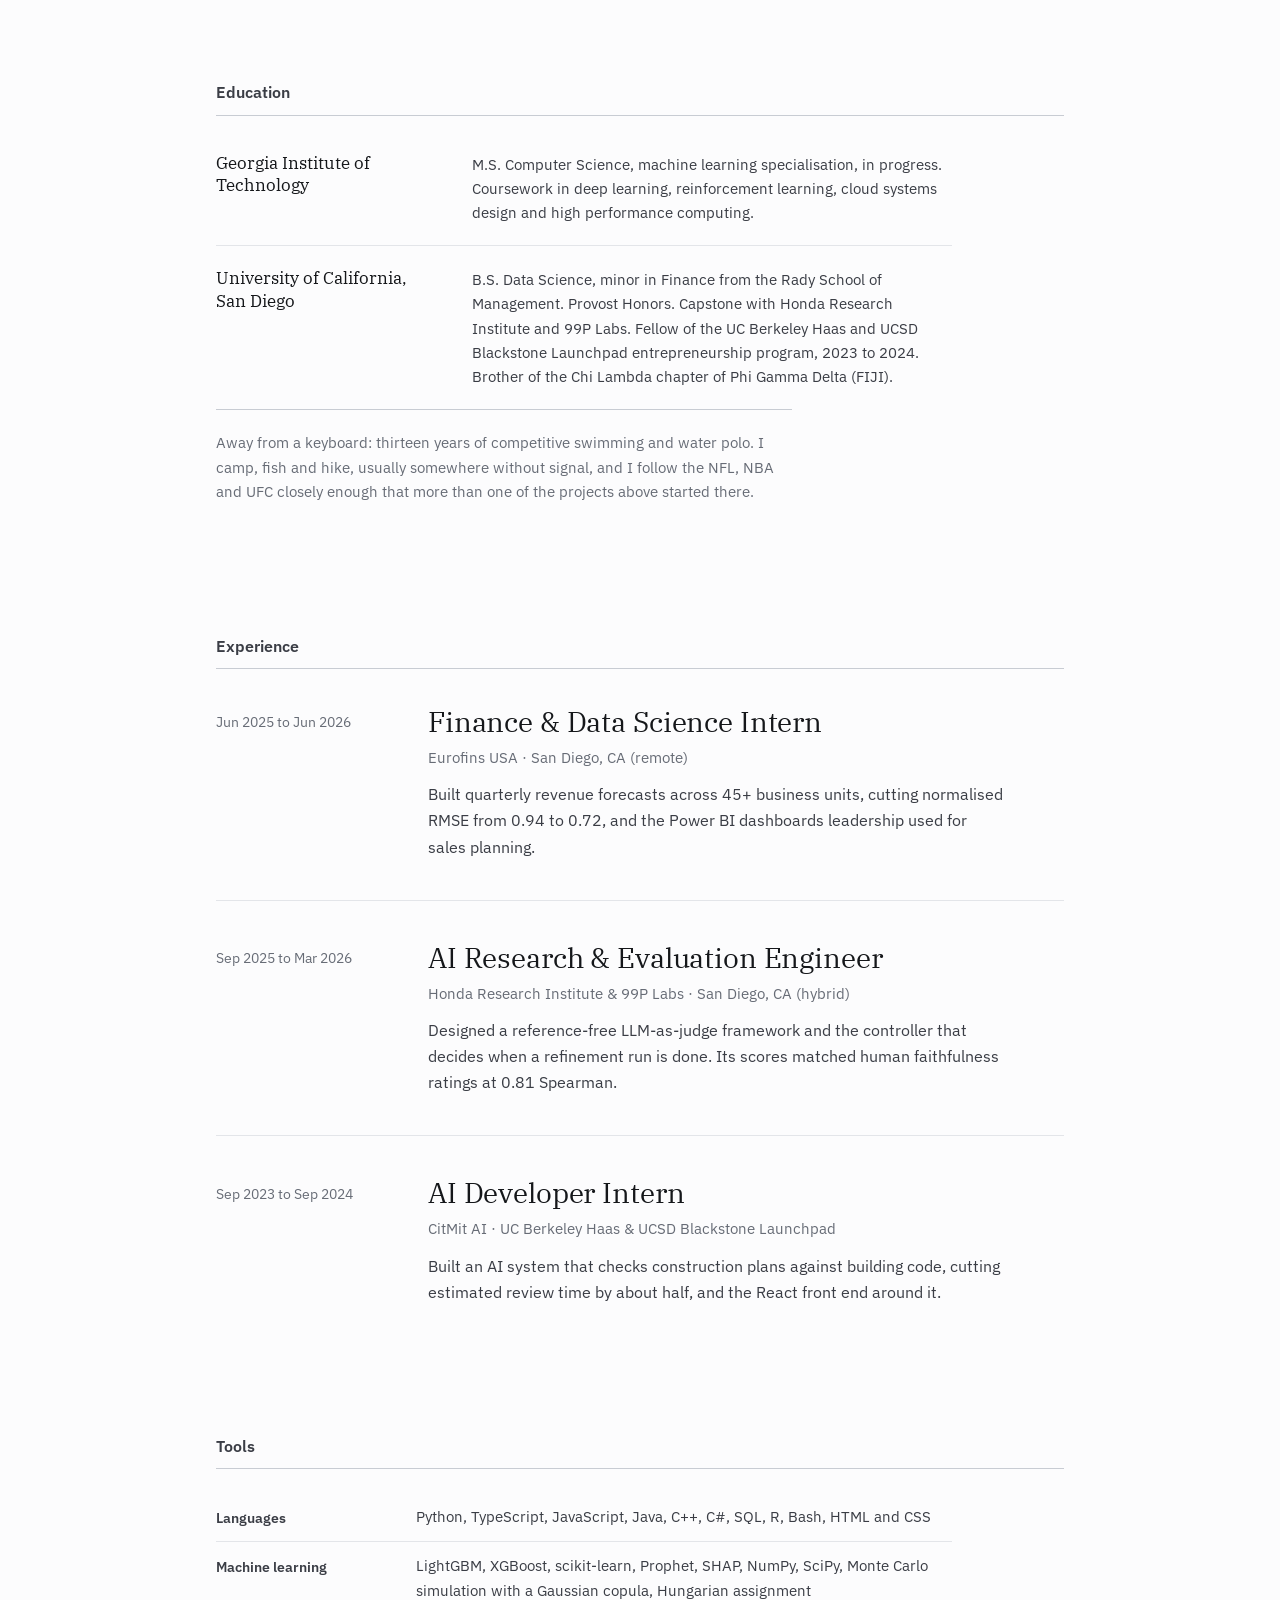
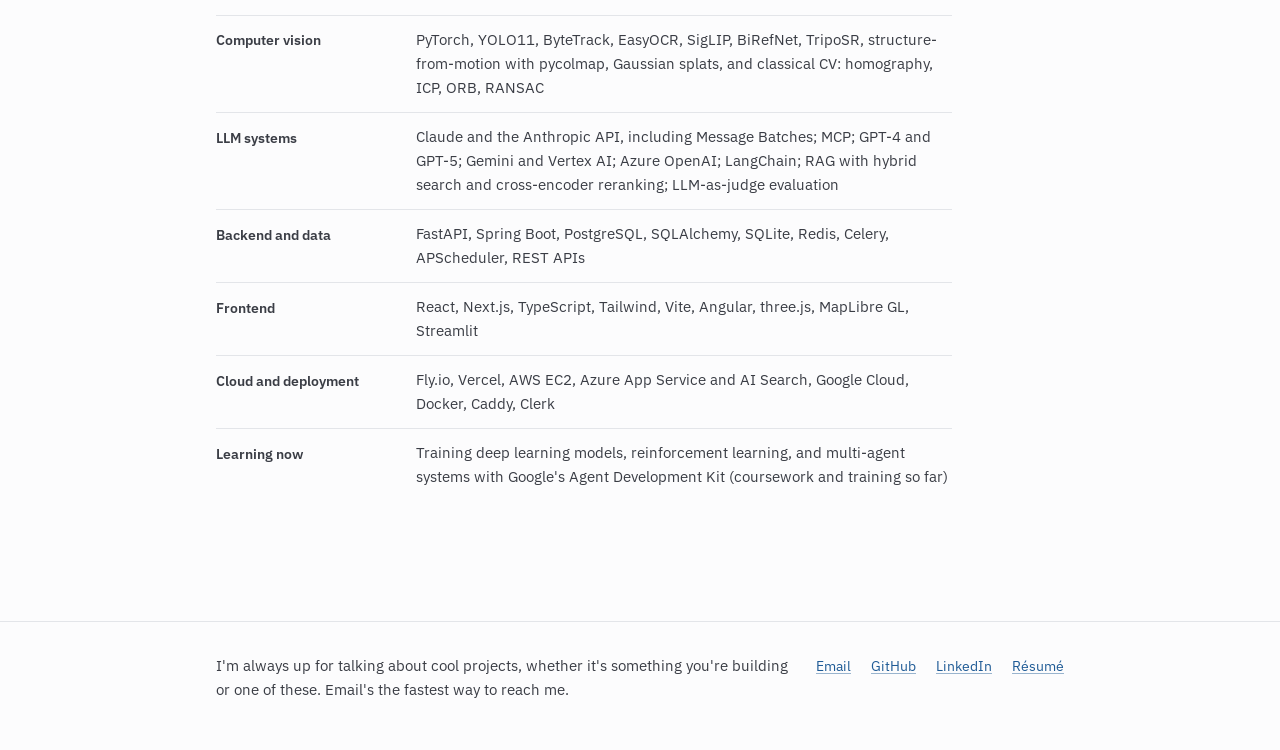
==== commit 1e3193af: "more languages in Tools: JavaScript, C++, C#, Bash, HTML and CSS" ====
--- a/index.html
+++ b/index.html
@@ -307,7 +307,7 @@
           <dl class="tools-list">
             <div>
               <dt>Languages</dt>
-              <dd>Python, TypeScript, Java, SQL, R</dd>
+              <dd>Python, TypeScript, JavaScript, Java, C++, C#, SQL, R, Bash, HTML and CSS</dd>
             </div>
             <div>
               <dt>Machine learning</dt>
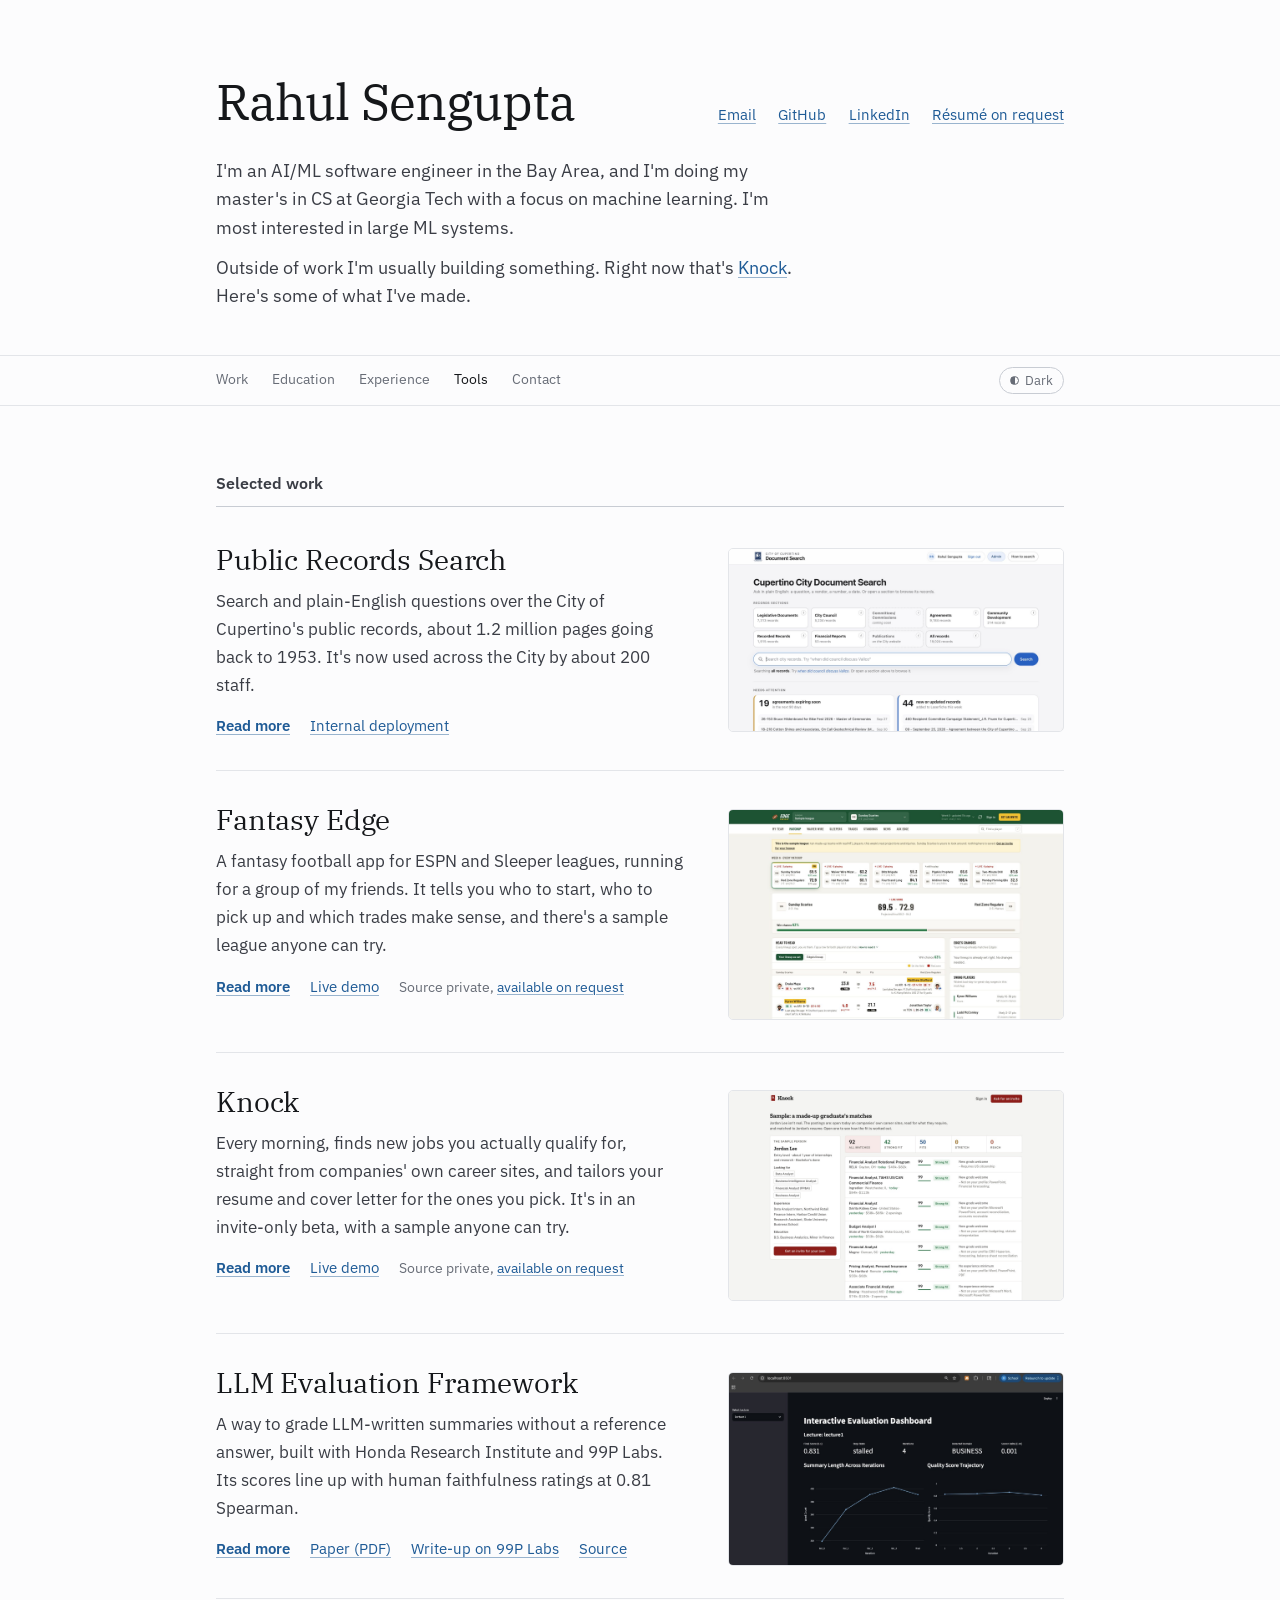
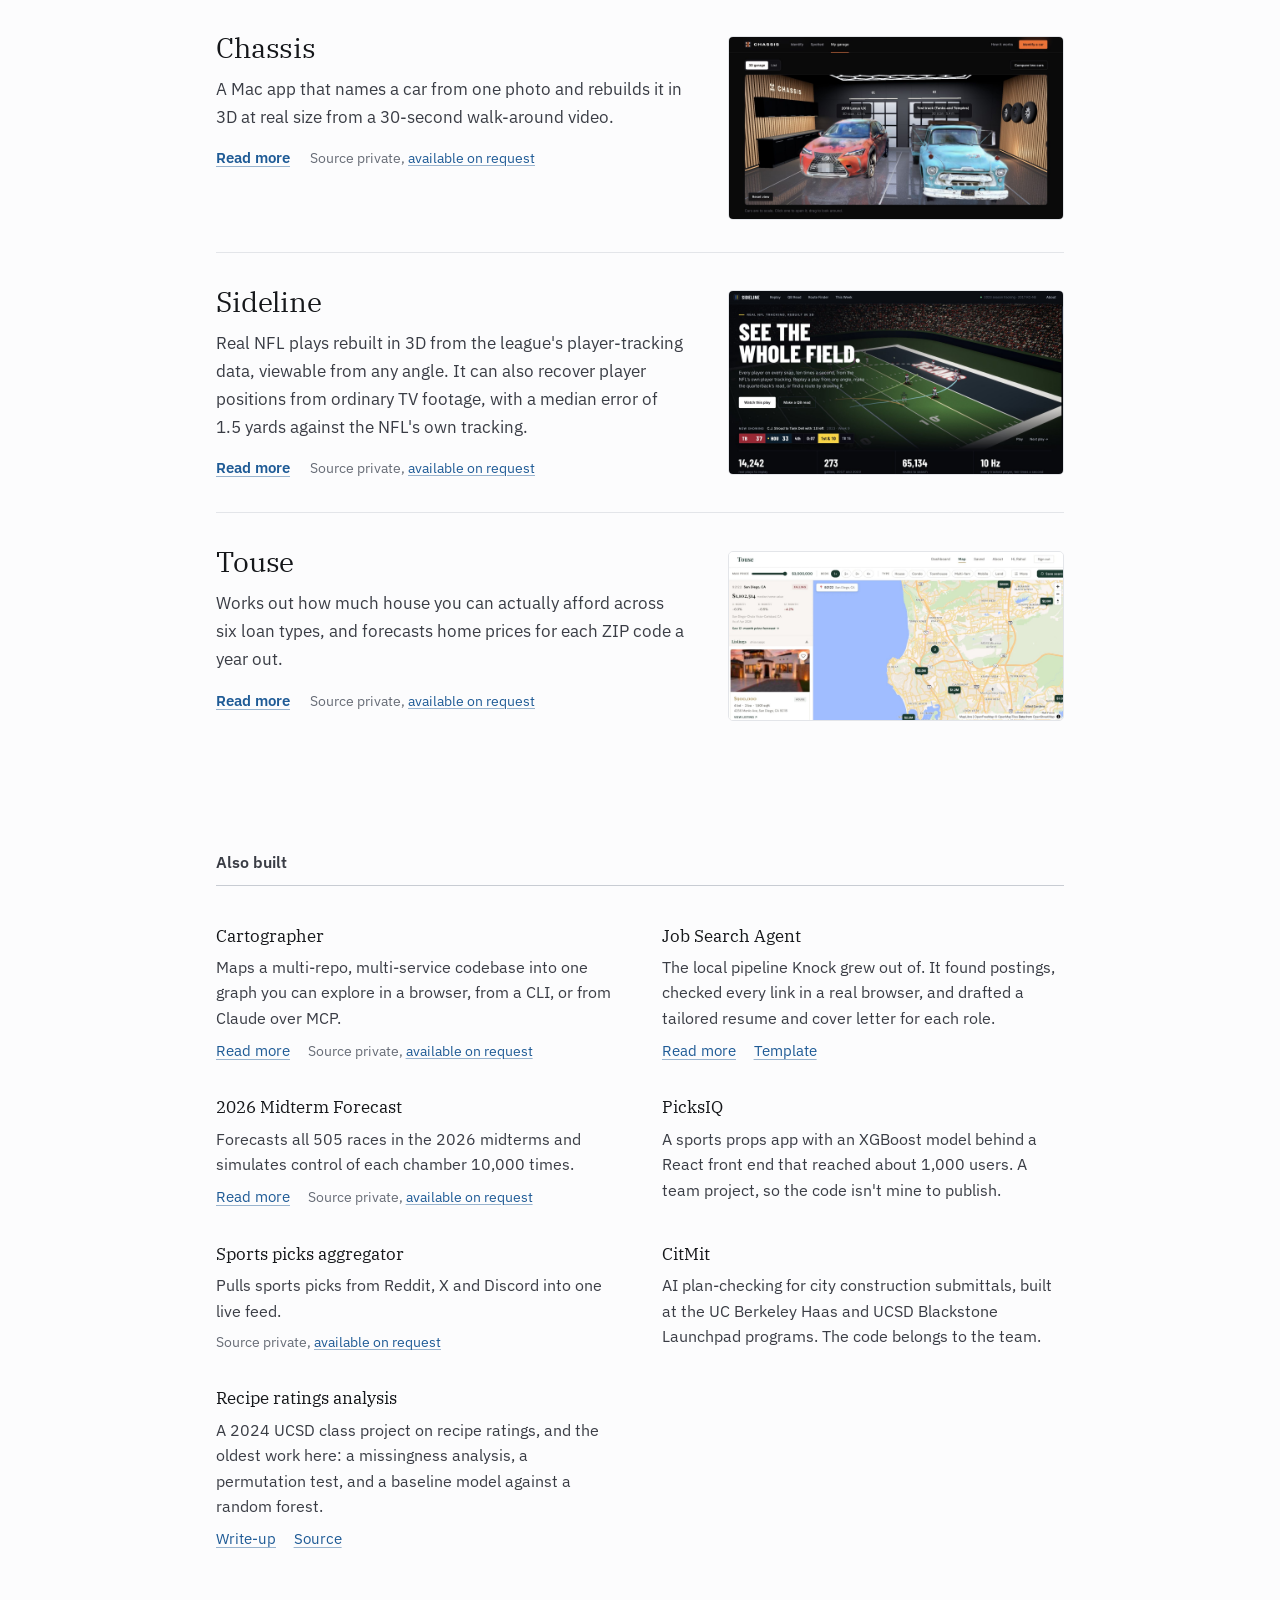
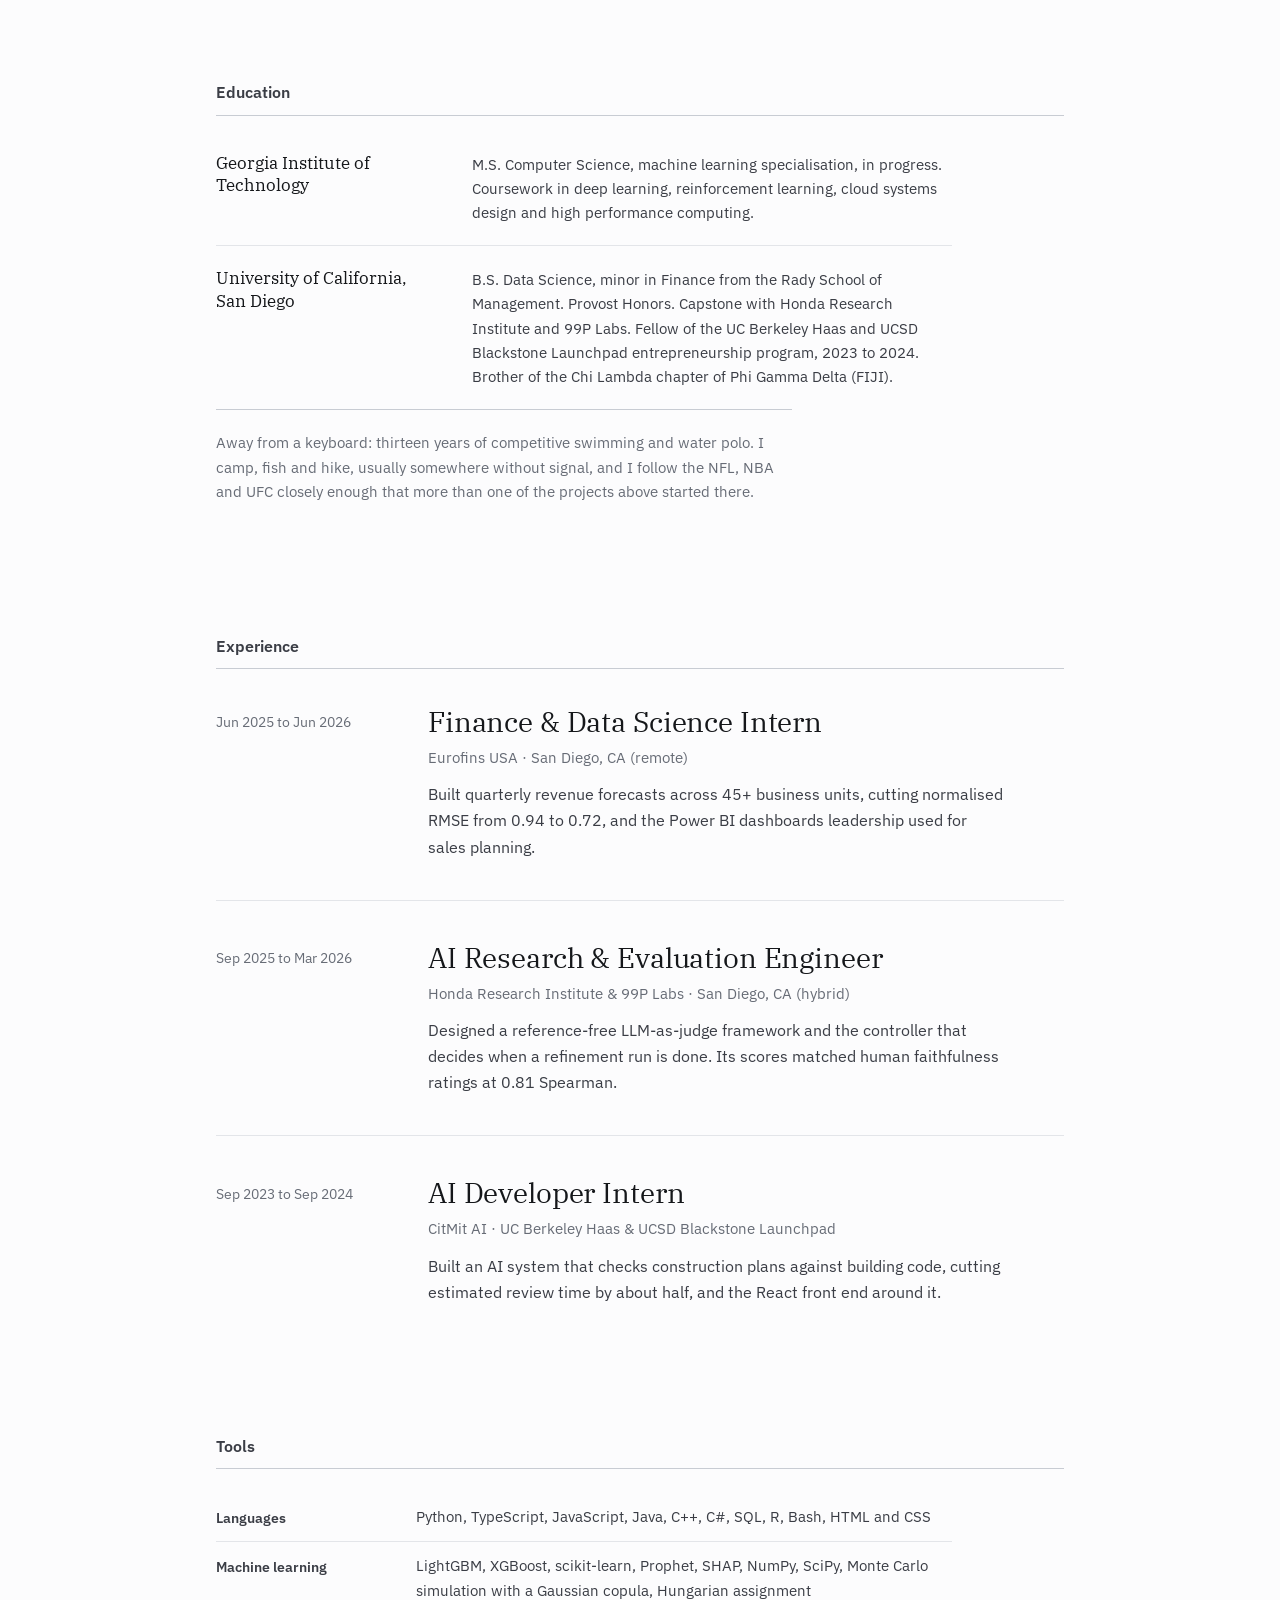
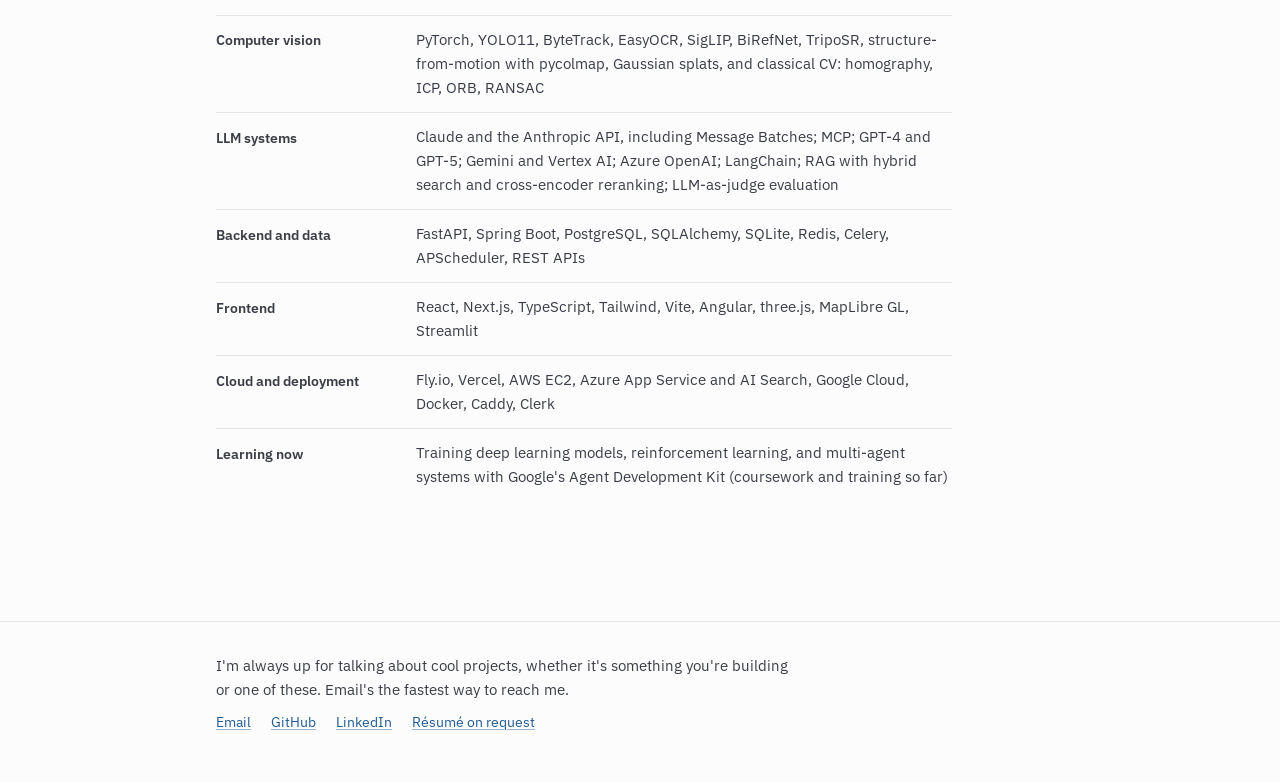
==== commit a7251586: "résumé on request: the links open an email, and the old PDF is off the site" ====
--- a/index.html
+++ b/index.html
@@ -35,7 +35,7 @@
           <li><a href="mailto:rahul_sen_gupta@yahoo.com">Email</a></li>
           <li><a href="https://github.com/rahul-sg" target="_blank" rel="noopener">GitHub</a></li>
           <li><a href="https://linkedin.com/in/rahul-sg" target="_blank" rel="noopener">LinkedIn</a></li>
-          <li><a href="Rahul_S_Resume_Final.pdf" target="_blank" rel="noopener">R&eacute;sum&eacute;</a></li>
+          <li><a href="mailto:rahul_sen_gupta@yahoo.com?subject=Resume%20request">R&eacute;sum&eacute; on request</a></li>
         </ul>
       </div>
       <div class="wrap intro" id="about">
@@ -350,7 +350,7 @@
           <a href="mailto:rahul_sen_gupta@yahoo.com">Email</a>
           <a href="https://github.com/rahul-sg" target="_blank" rel="noopener">GitHub</a>
           <a href="https://linkedin.com/in/rahul-sg" target="_blank" rel="noopener">LinkedIn</a>
-          <a href="Rahul_S_Resume_Final.pdf" target="_blank" rel="noopener">R&eacute;sum&eacute;</a>
+          <a href="mailto:rahul_sen_gupta@yahoo.com?subject=Resume%20request">R&eacute;sum&eacute; on request</a>
         </p>
       </div>
     </footer>
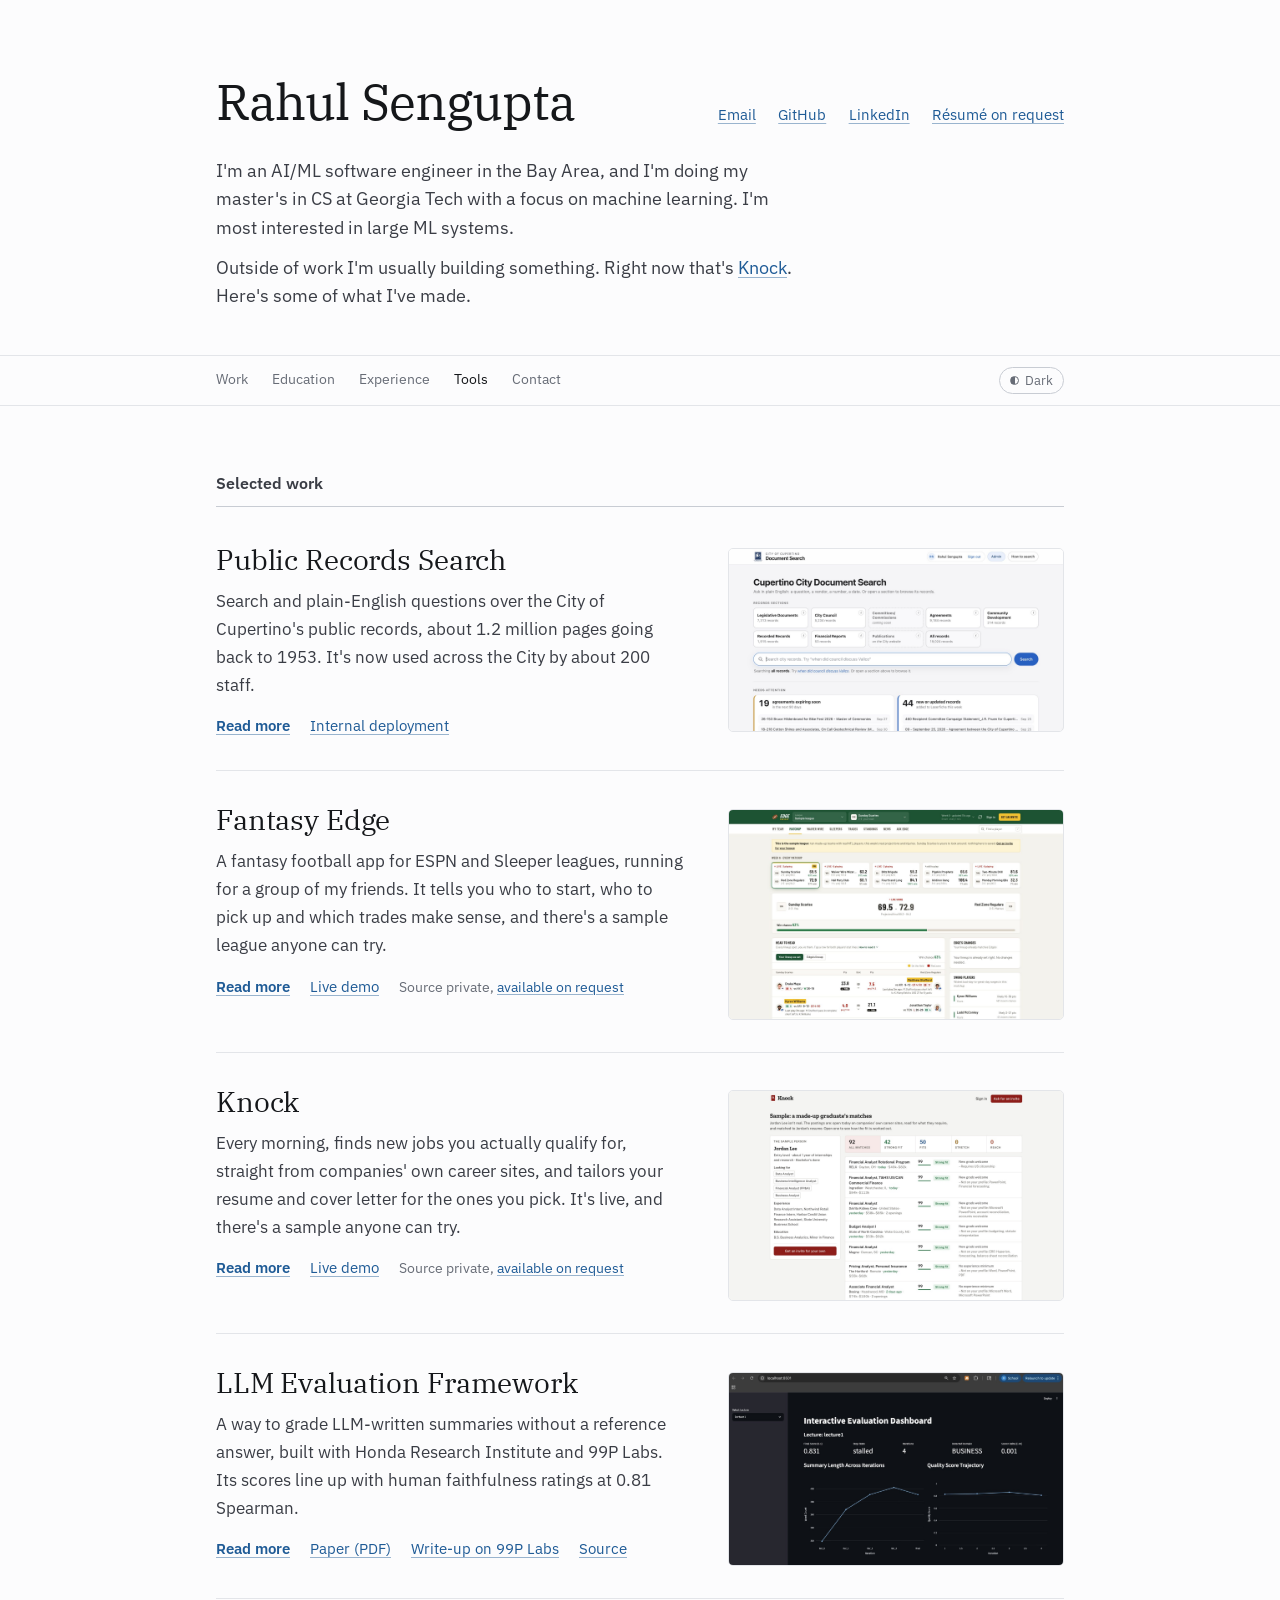
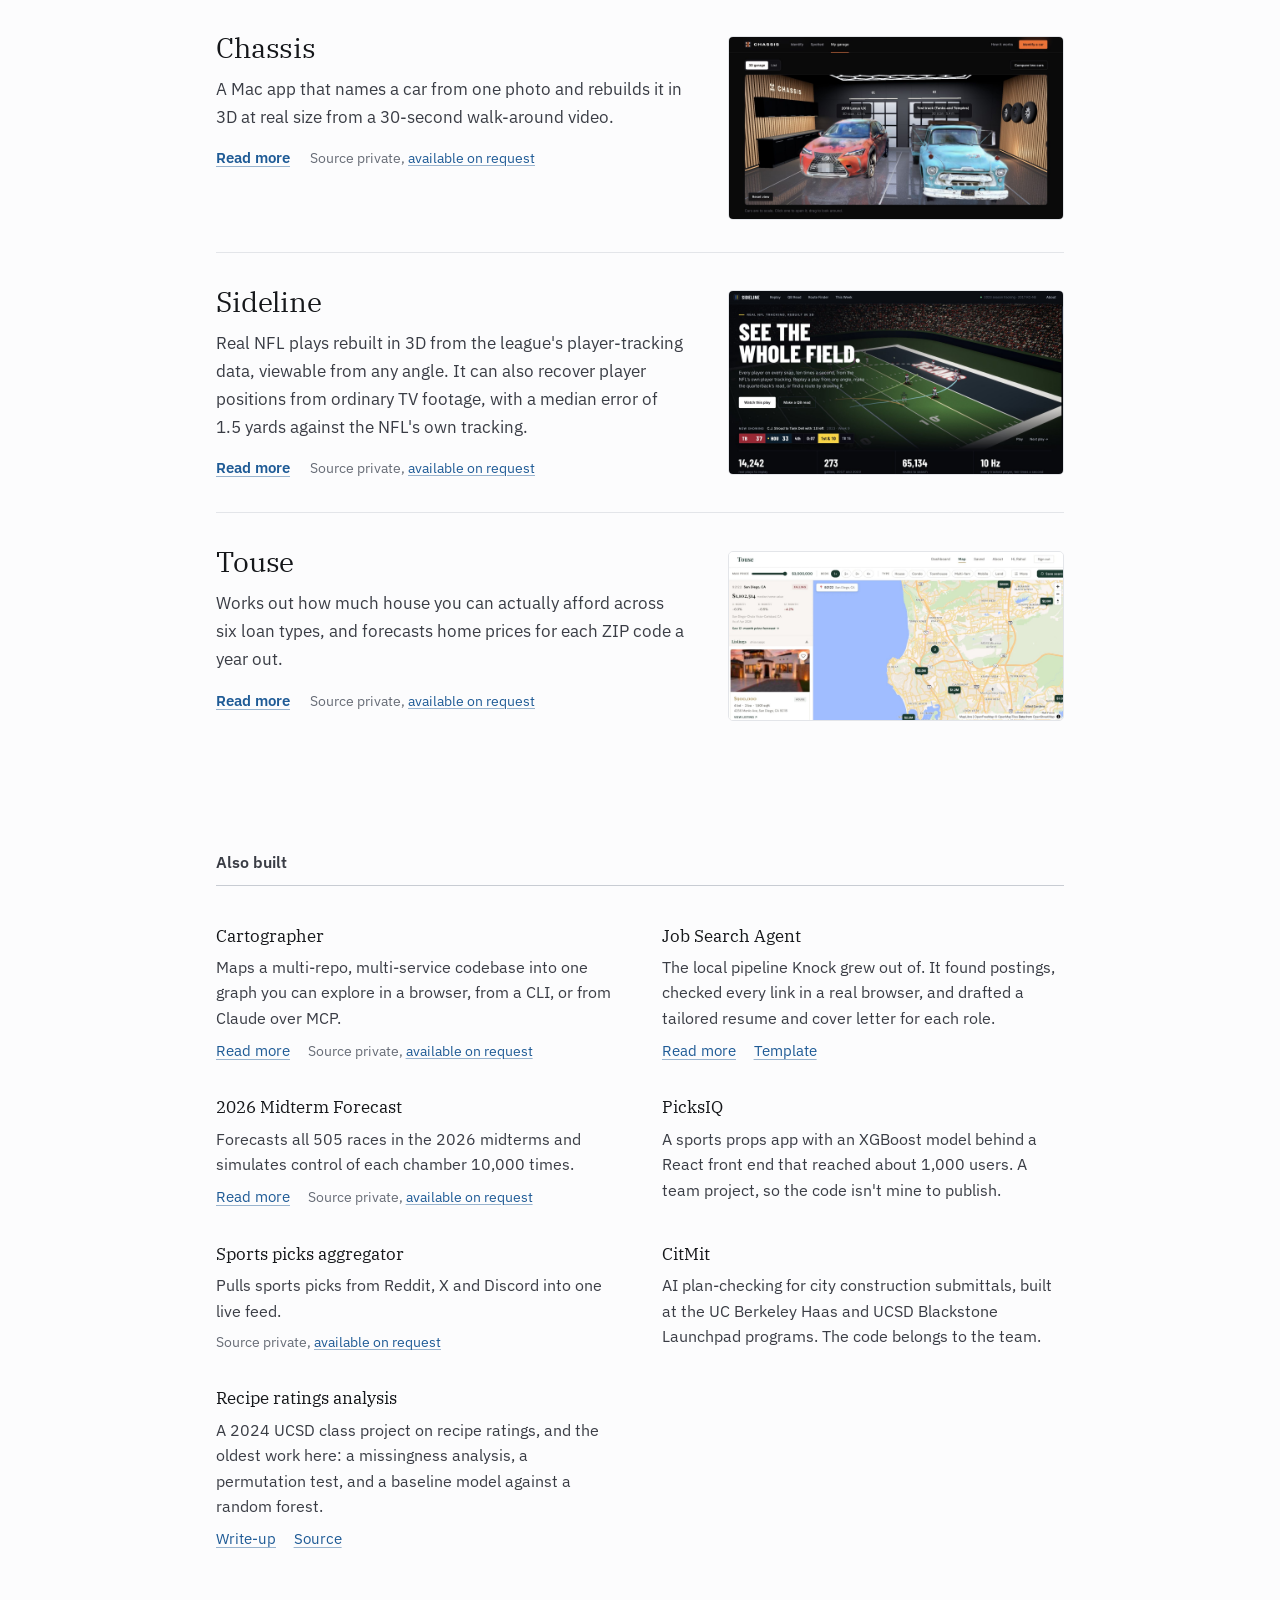
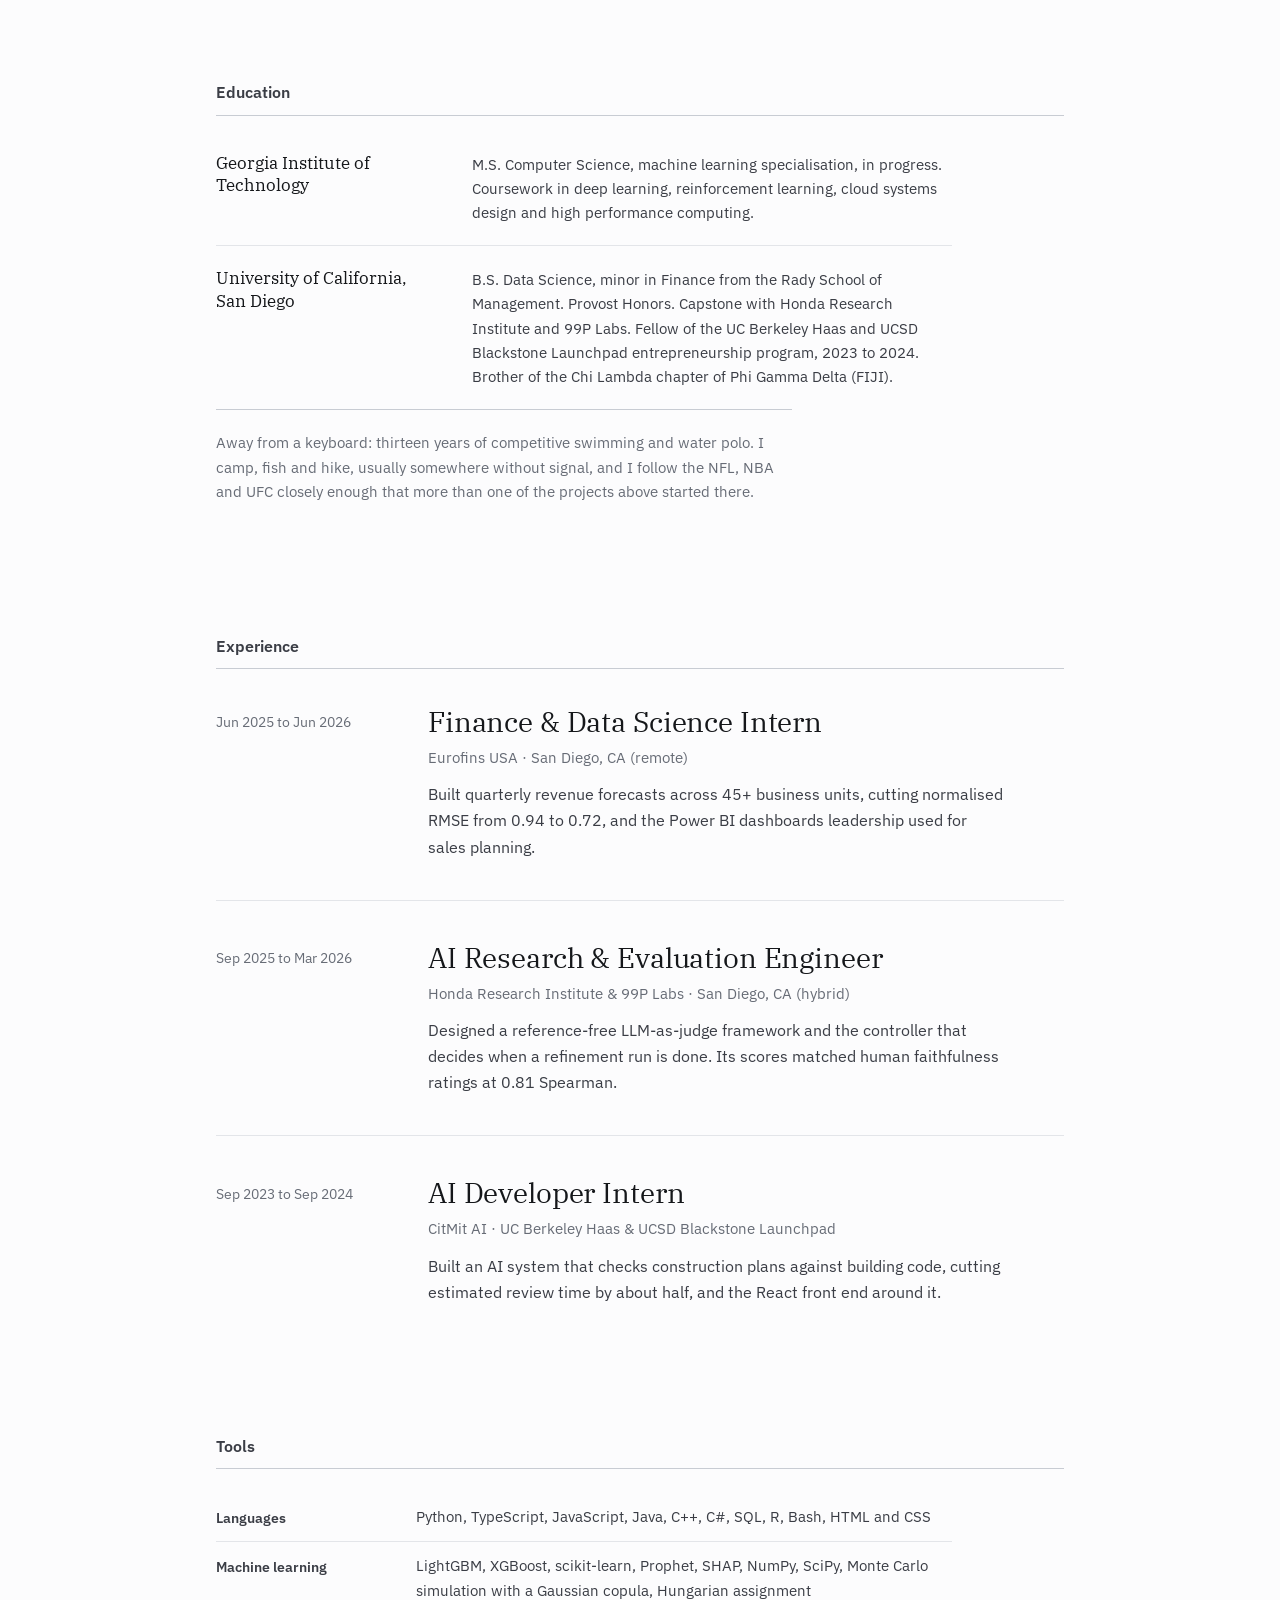
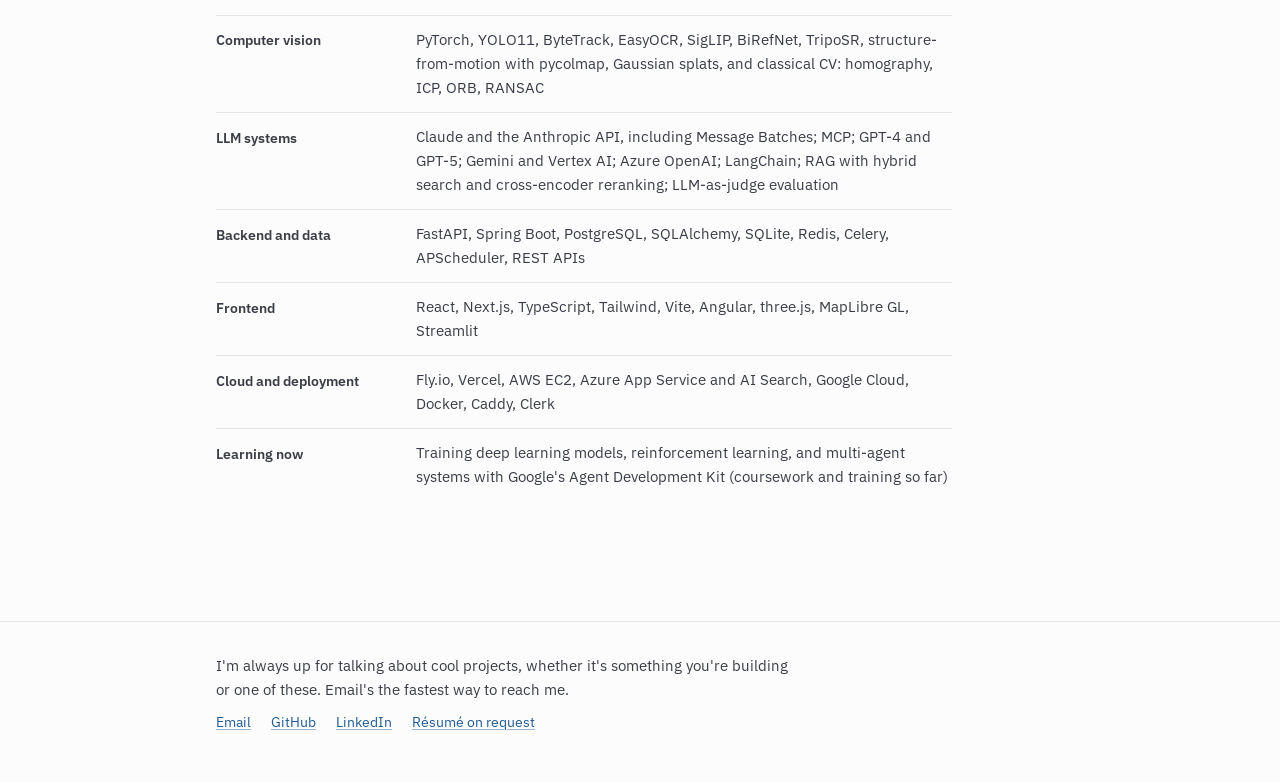
==== commit 78f44704: "knock without the invite-only beta, since that's temporary" ====
--- a/index.html
+++ b/index.html
@@ -94,7 +94,7 @@
         <article class="work-item">
           <div class="project-body">
             <h3><a href="projects/knock.html">Knock</a></h3>
-            <p class="work-summary">Every morning, finds new jobs you actually qualify for, straight from companies' own career sites, and tailors your resume and cover letter for the ones you pick. It's in an invite-only beta, with a sample anyone can try.</p>
+            <p class="work-summary">Every morning, finds new jobs you actually qualify for, straight from companies' own career sites, and tailors your resume and cover letter for the ones you pick. It's live, and there's a sample anyone can try.</p>
             <p class="project-links">
               <a class="work-more" href="projects/knock.html">Read more</a>
               <a href="https://knockapply.com/demo" target="_blank" rel="noopener">Live demo</a>
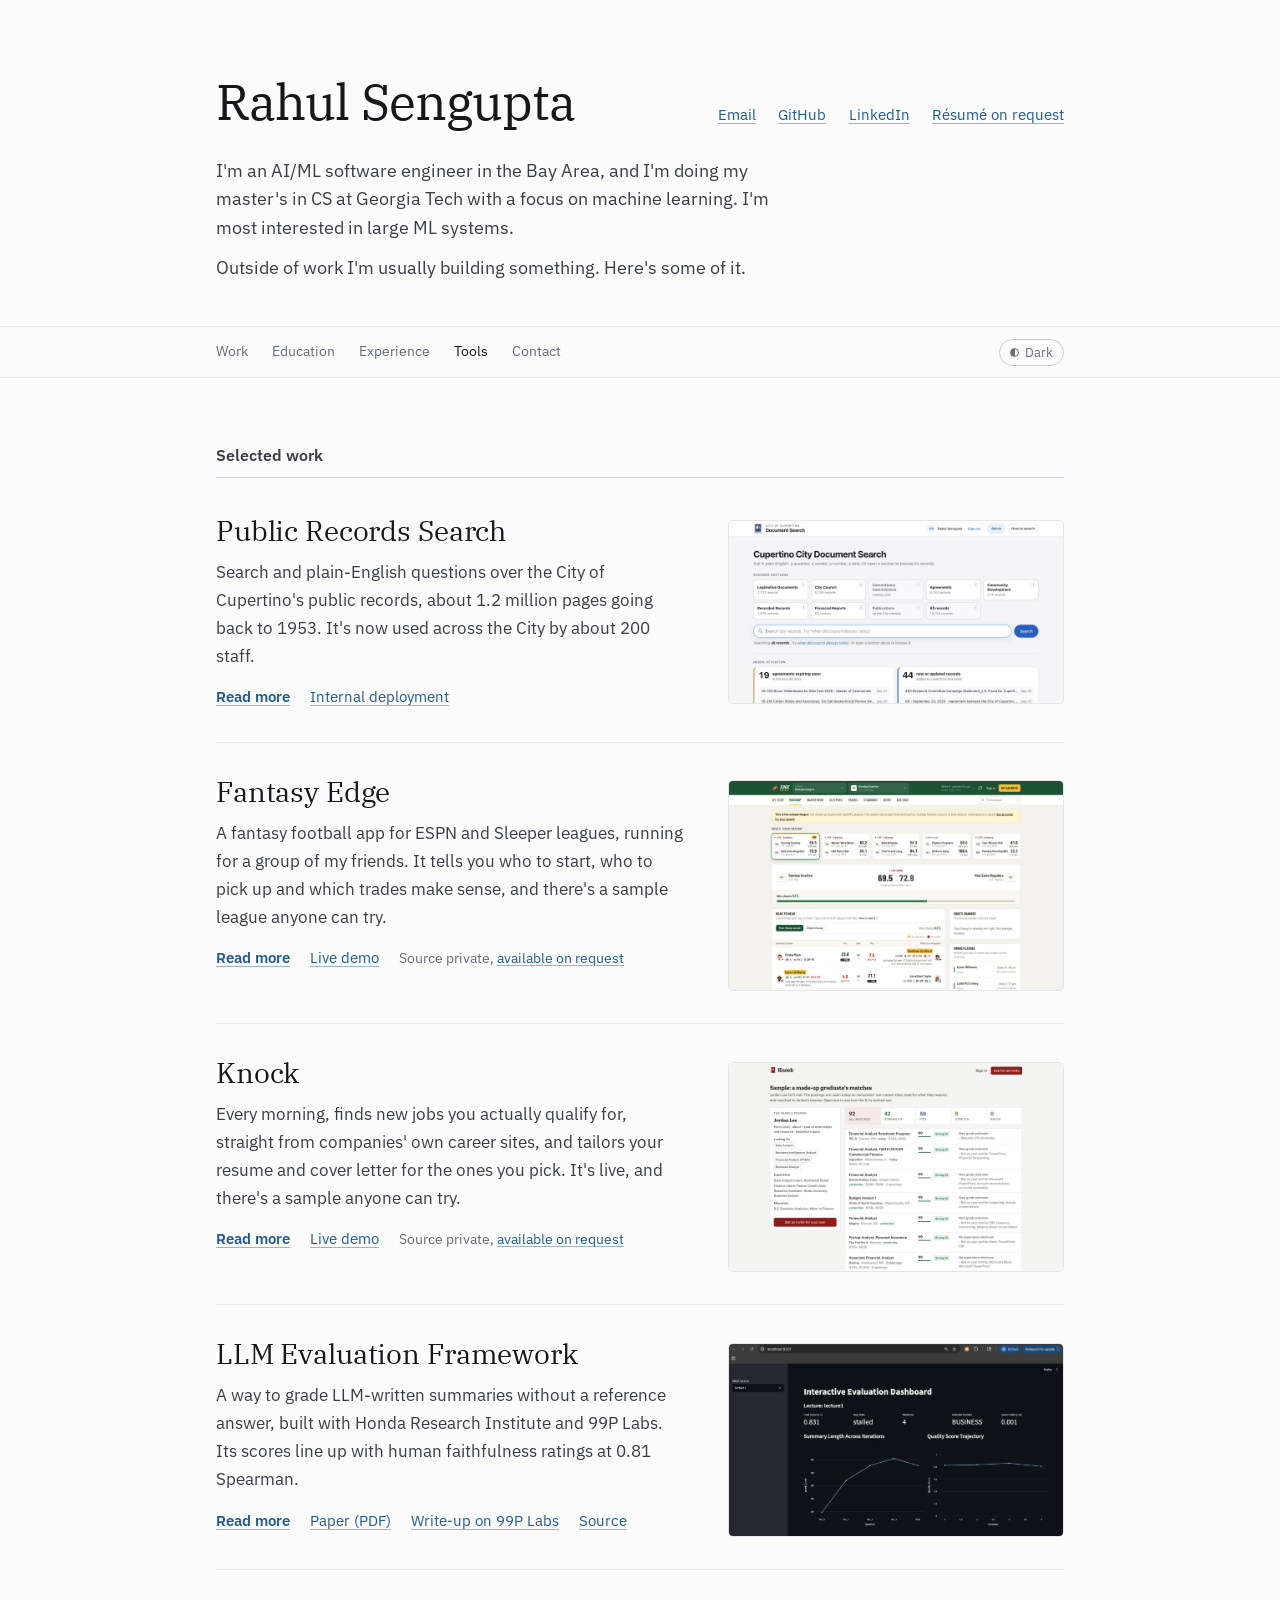
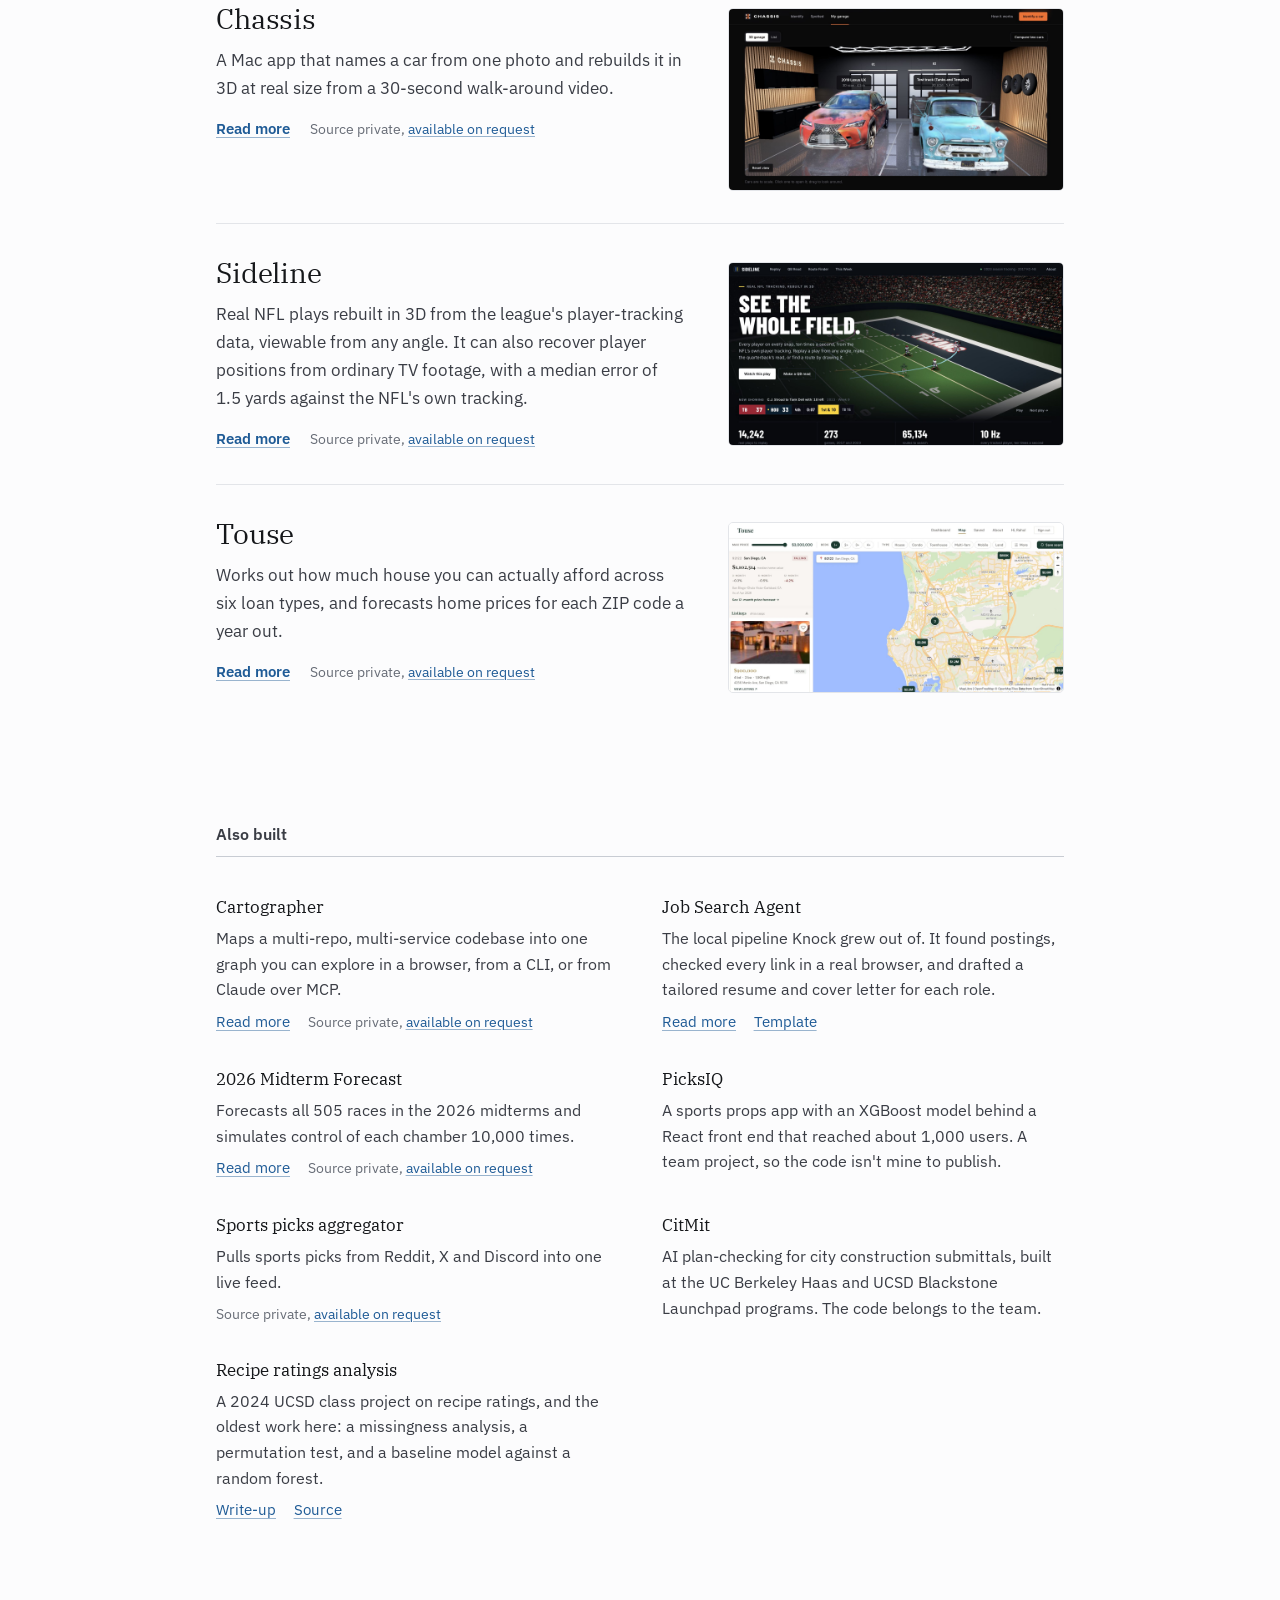
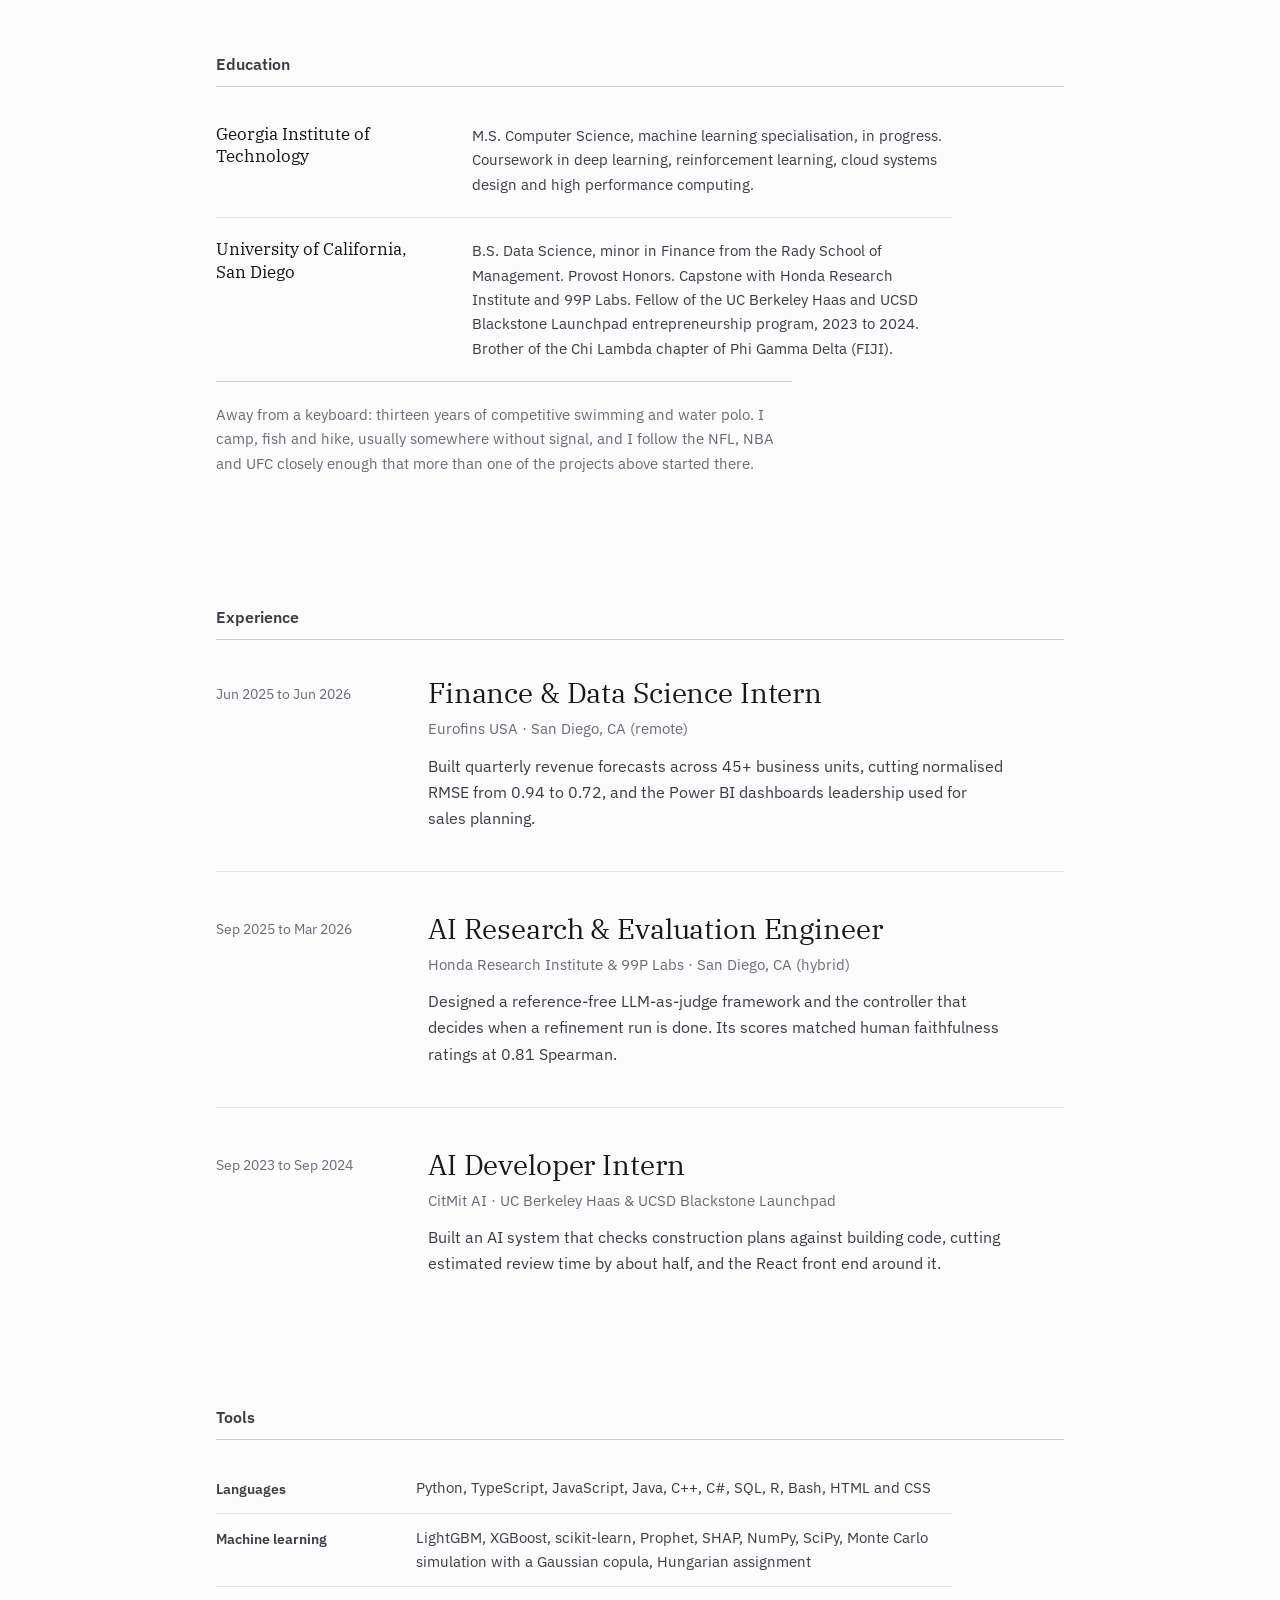
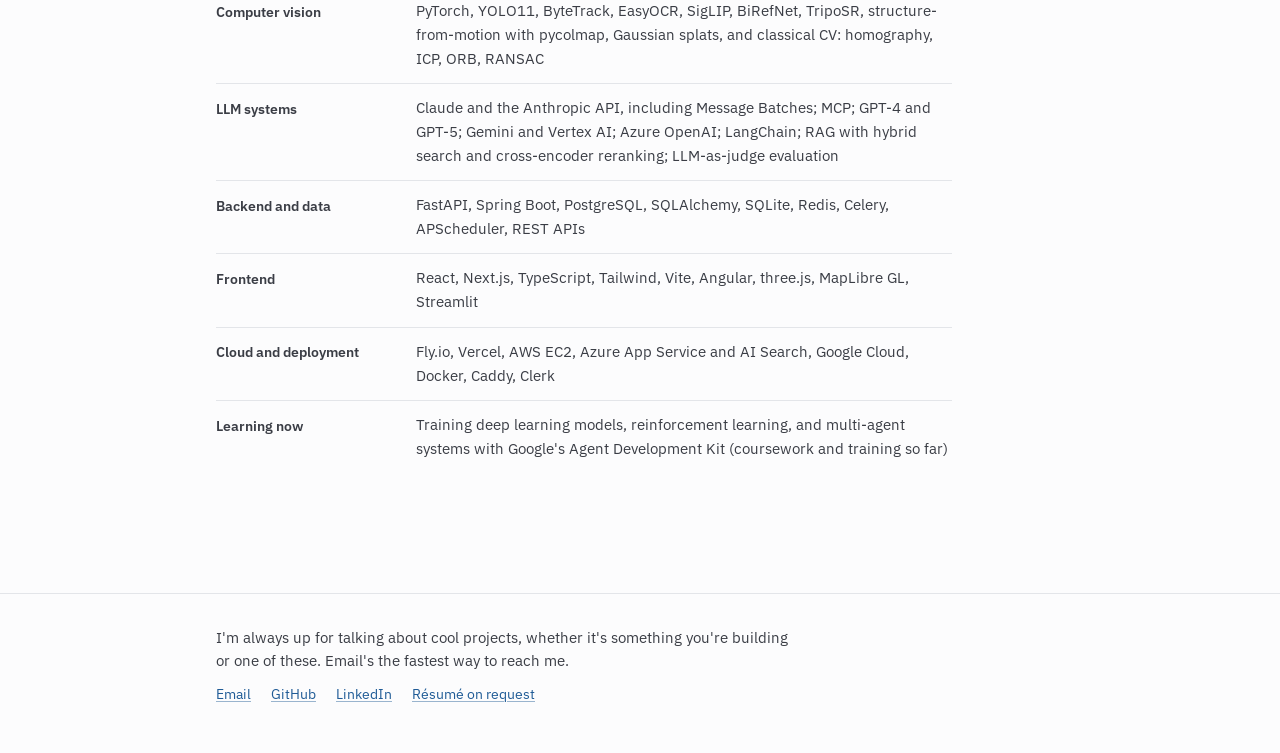
==== commit 48f7755a: "the intro goes back to not naming a project" ====
--- a/index.html
+++ b/index.html
@@ -40,7 +40,7 @@
       </div>
       <div class="wrap intro" id="about">
         <p>I'm an AI/ML software engineer in the Bay Area, and I'm doing my master's in CS at Georgia Tech with a focus on machine learning. I'm most interested in large ML systems.</p>
-        <p>Outside of work I'm usually building something. Right now that's <a href="projects/knock.html">Knock</a>. Here's some of what I've made.</p>
+        <p>Outside of work I'm usually building something. Here's some of it.</p>
       </div>
     </header>
 
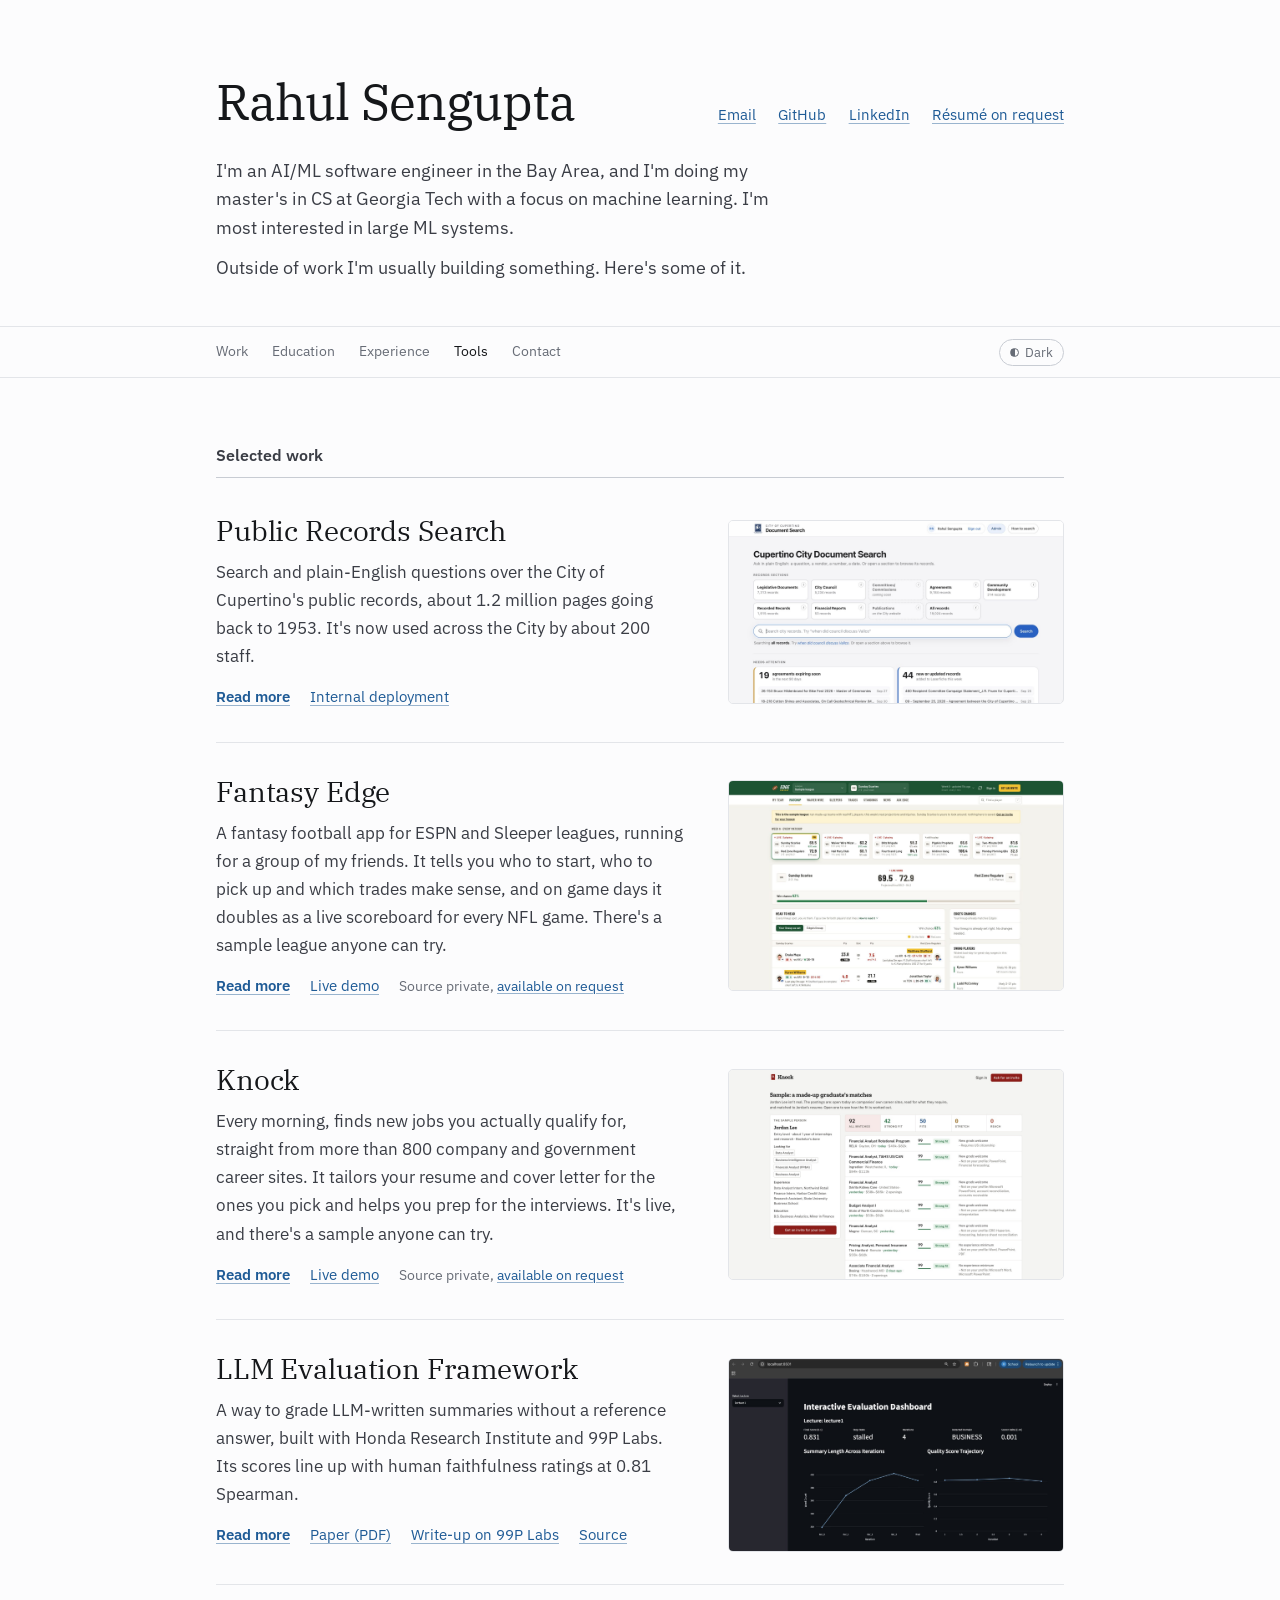
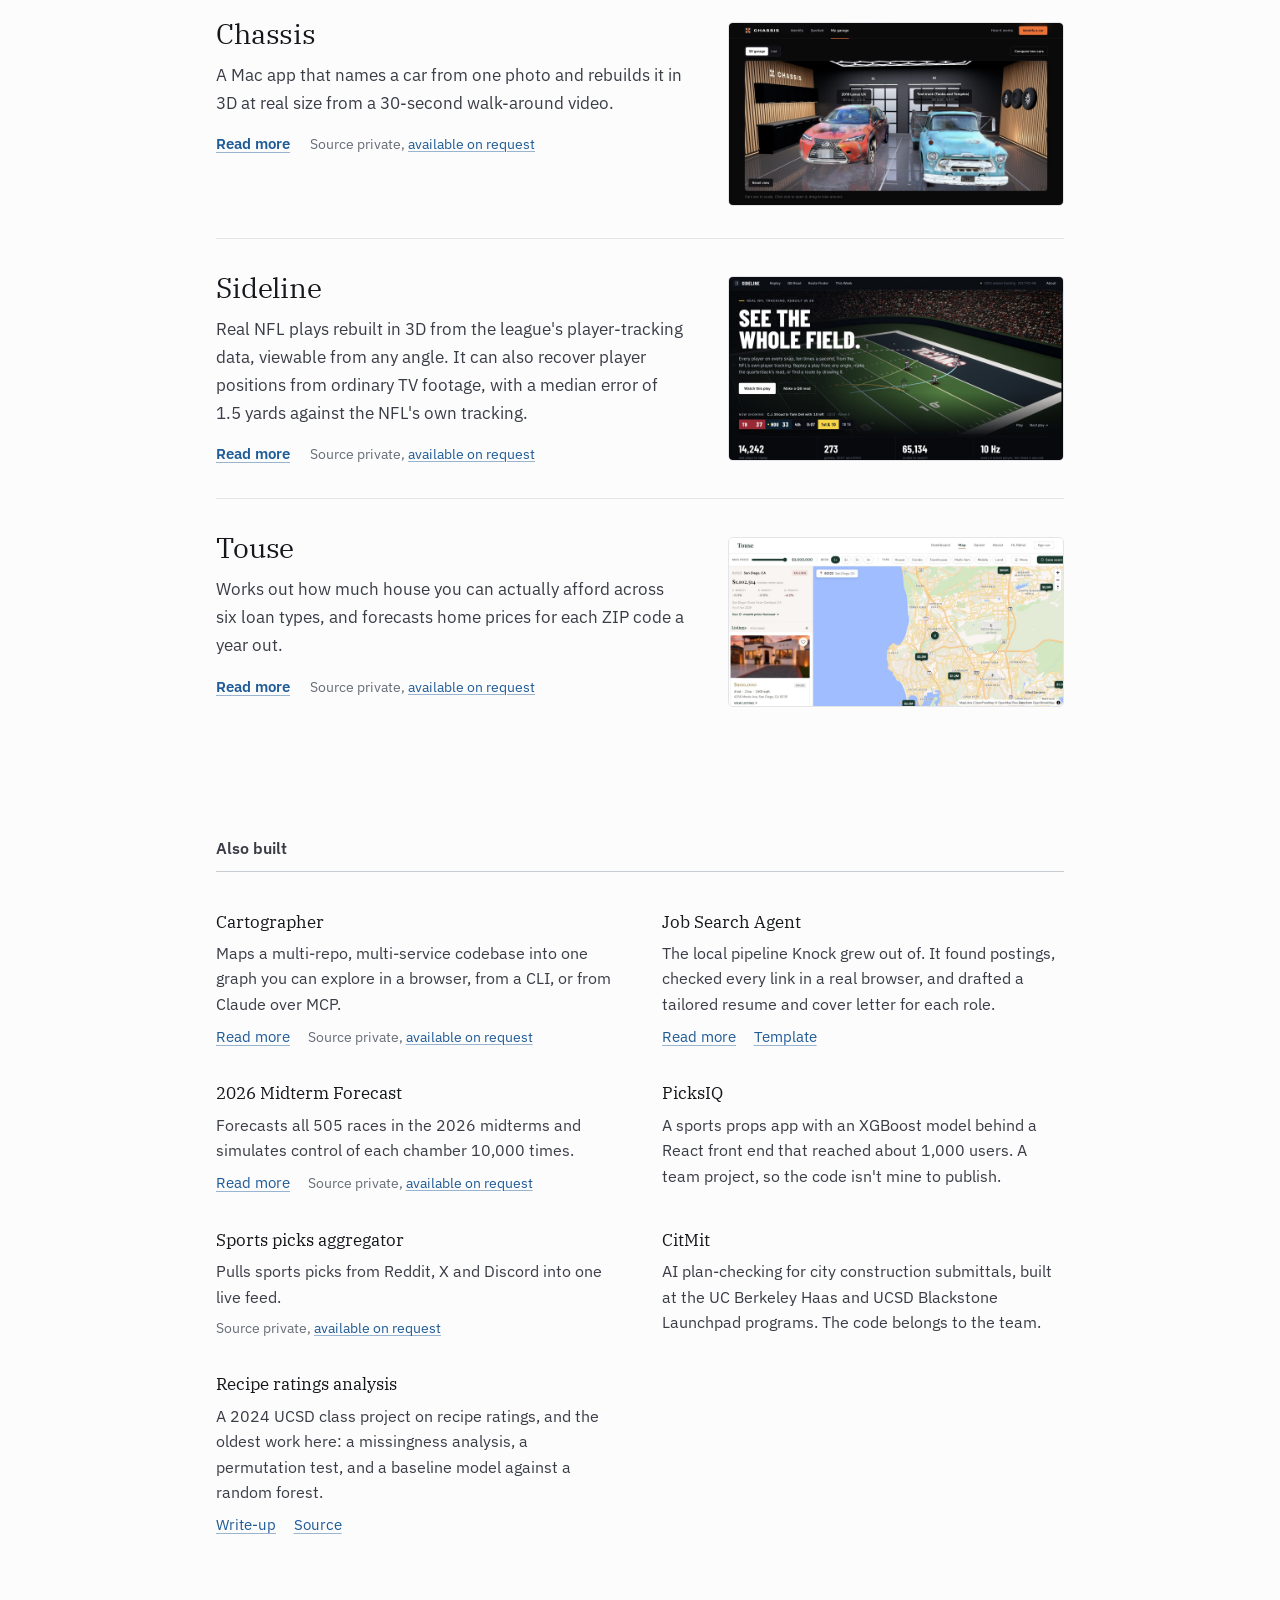
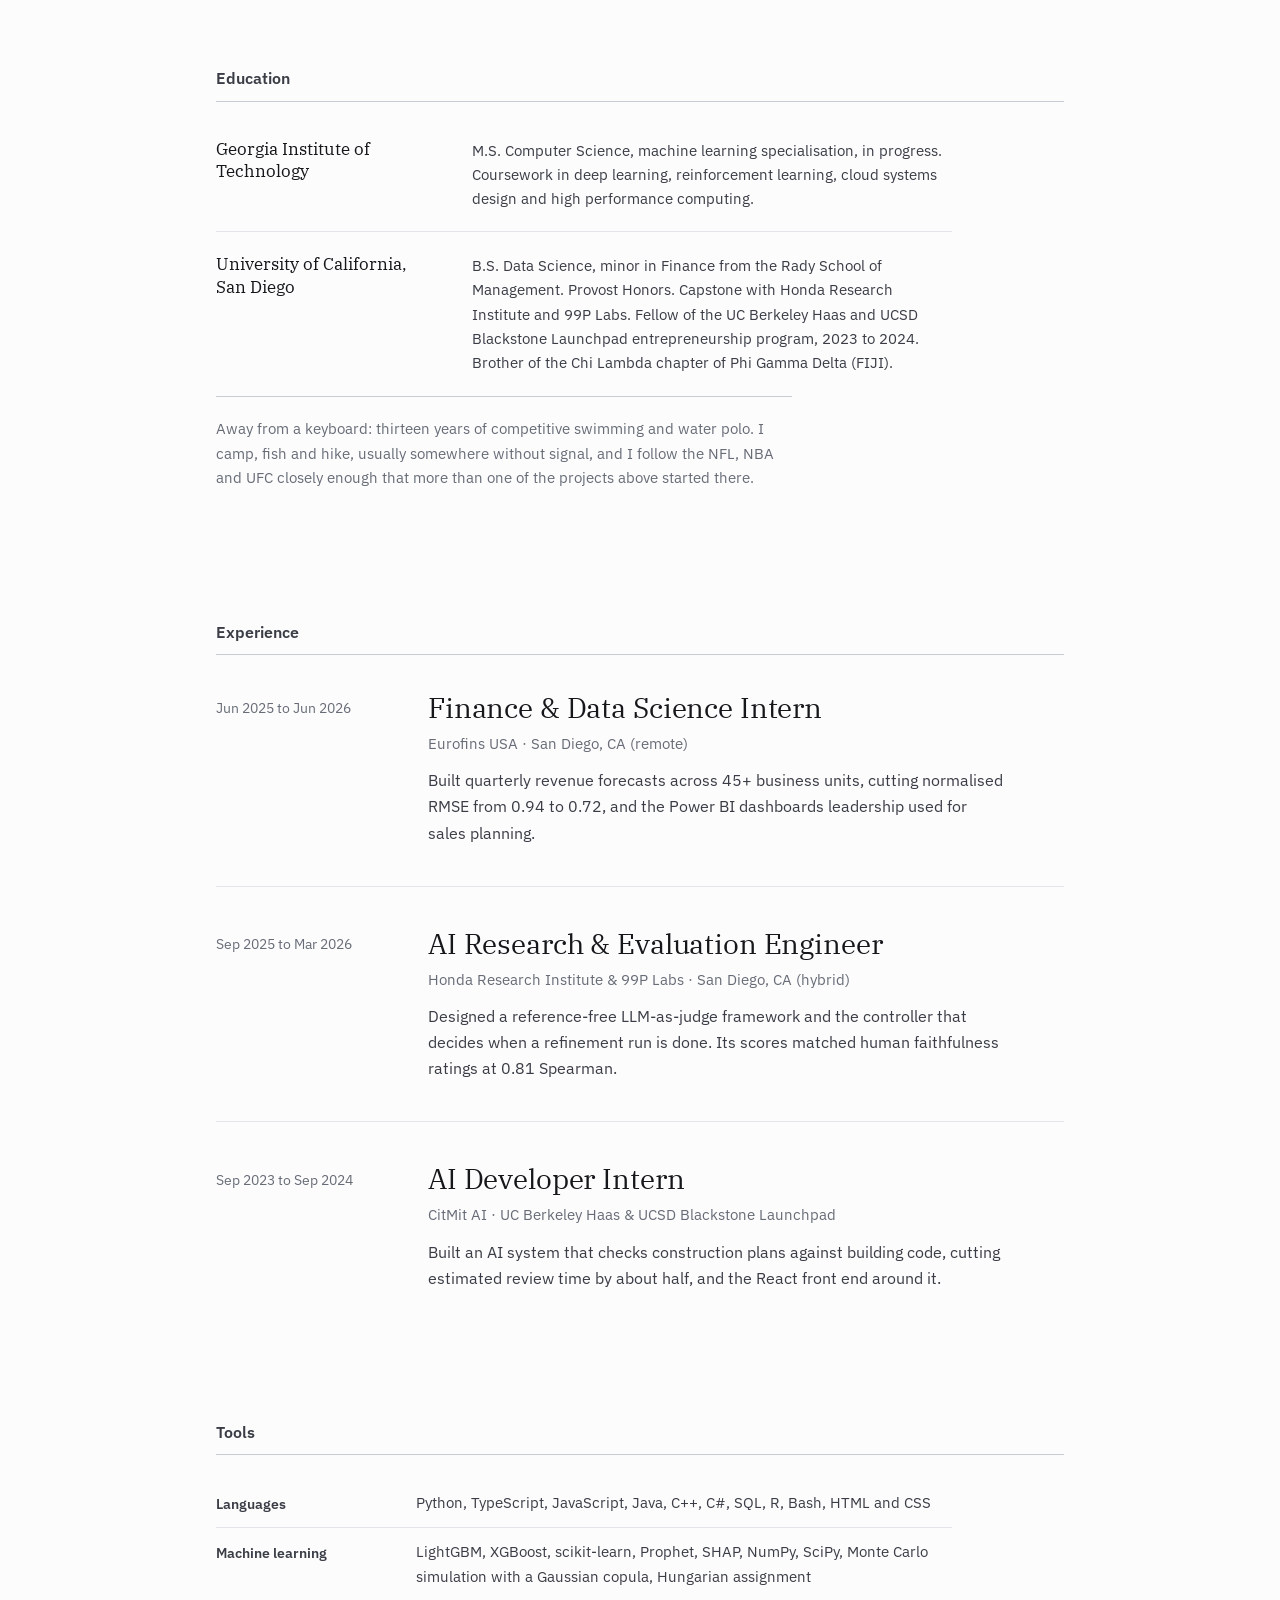
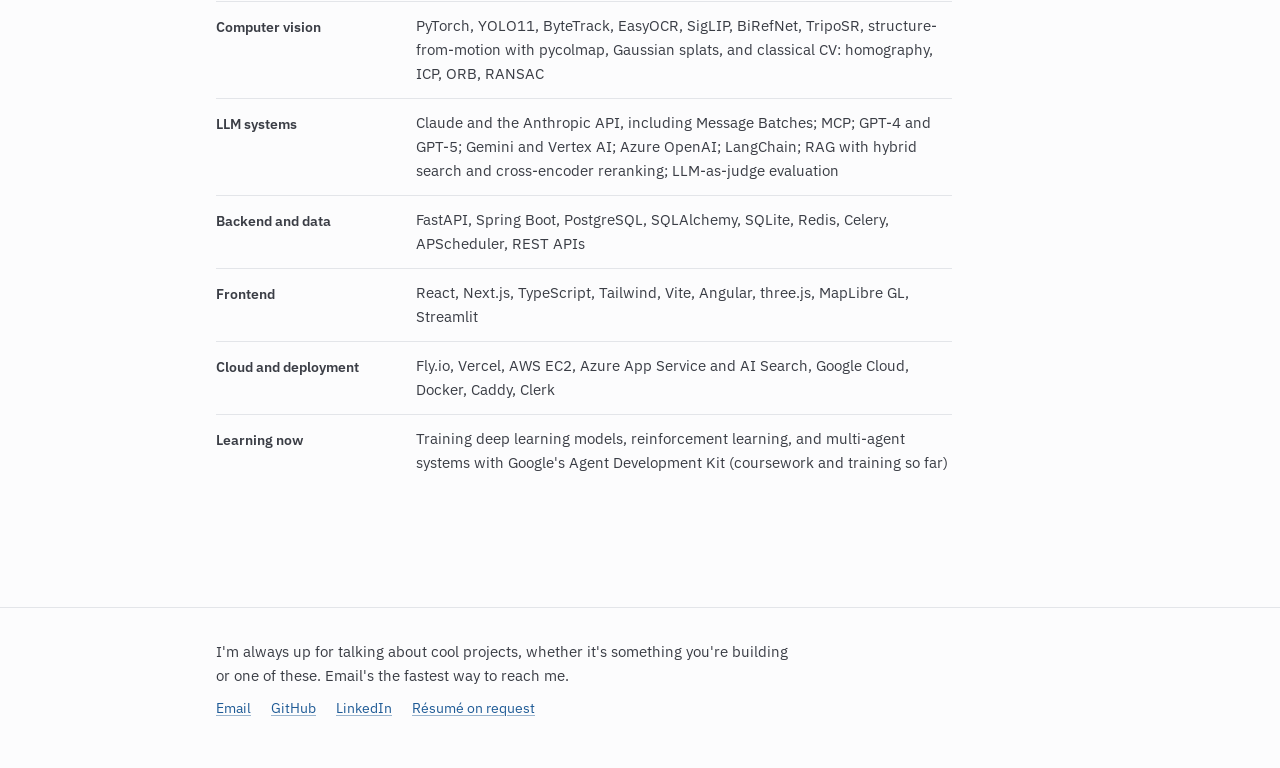
==== commit d90b99ff: "edge and knock caught up with what they do now: edge's scoreboard and rest-of-season work, knock's 1" ====
--- a/index.html
+++ b/index.html
@@ -79,7 +79,7 @@
         <article class="work-item">
           <div class="project-body">
             <h3><a href="projects/fantasy-edge.html">Fantasy Edge</a></h3>
-            <p class="work-summary">A fantasy football app for ESPN and Sleeper leagues, running for a group of my friends. It tells you who to start, who to pick up and which trades make sense, and there's a sample league anyone can try.</p>
+            <p class="work-summary">A fantasy football app for ESPN and Sleeper leagues, running for a group of my friends. It tells you who to start, who to pick up and which trades make sense, and on game days it doubles as a live scoreboard for every NFL game. There's a sample league anyone can try.</p>
             <p class="project-links">
               <a class="work-more" href="projects/fantasy-edge.html">Read more</a>
               <a href="https://edgefantasy.us/league/demo/team/1" target="_blank" rel="noopener">Live demo</a>
@@ -94,7 +94,7 @@
         <article class="work-item">
           <div class="project-body">
             <h3><a href="projects/knock.html">Knock</a></h3>
-            <p class="work-summary">Every morning, finds new jobs you actually qualify for, straight from companies' own career sites, and tailors your resume and cover letter for the ones you pick. It's live, and there's a sample anyone can try.</p>
+            <p class="work-summary">Every morning, finds new jobs you actually qualify for, straight from more than 800 company and government career sites. It tailors your resume and cover letter for the ones you pick and helps you prep for the interviews. It's live, and there's a sample anyone can try.</p>
             <p class="project-links">
               <a class="work-more" href="projects/knock.html">Read more</a>
               <a href="https://knockapply.com/demo" target="_blank" rel="noopener">Live demo</a>
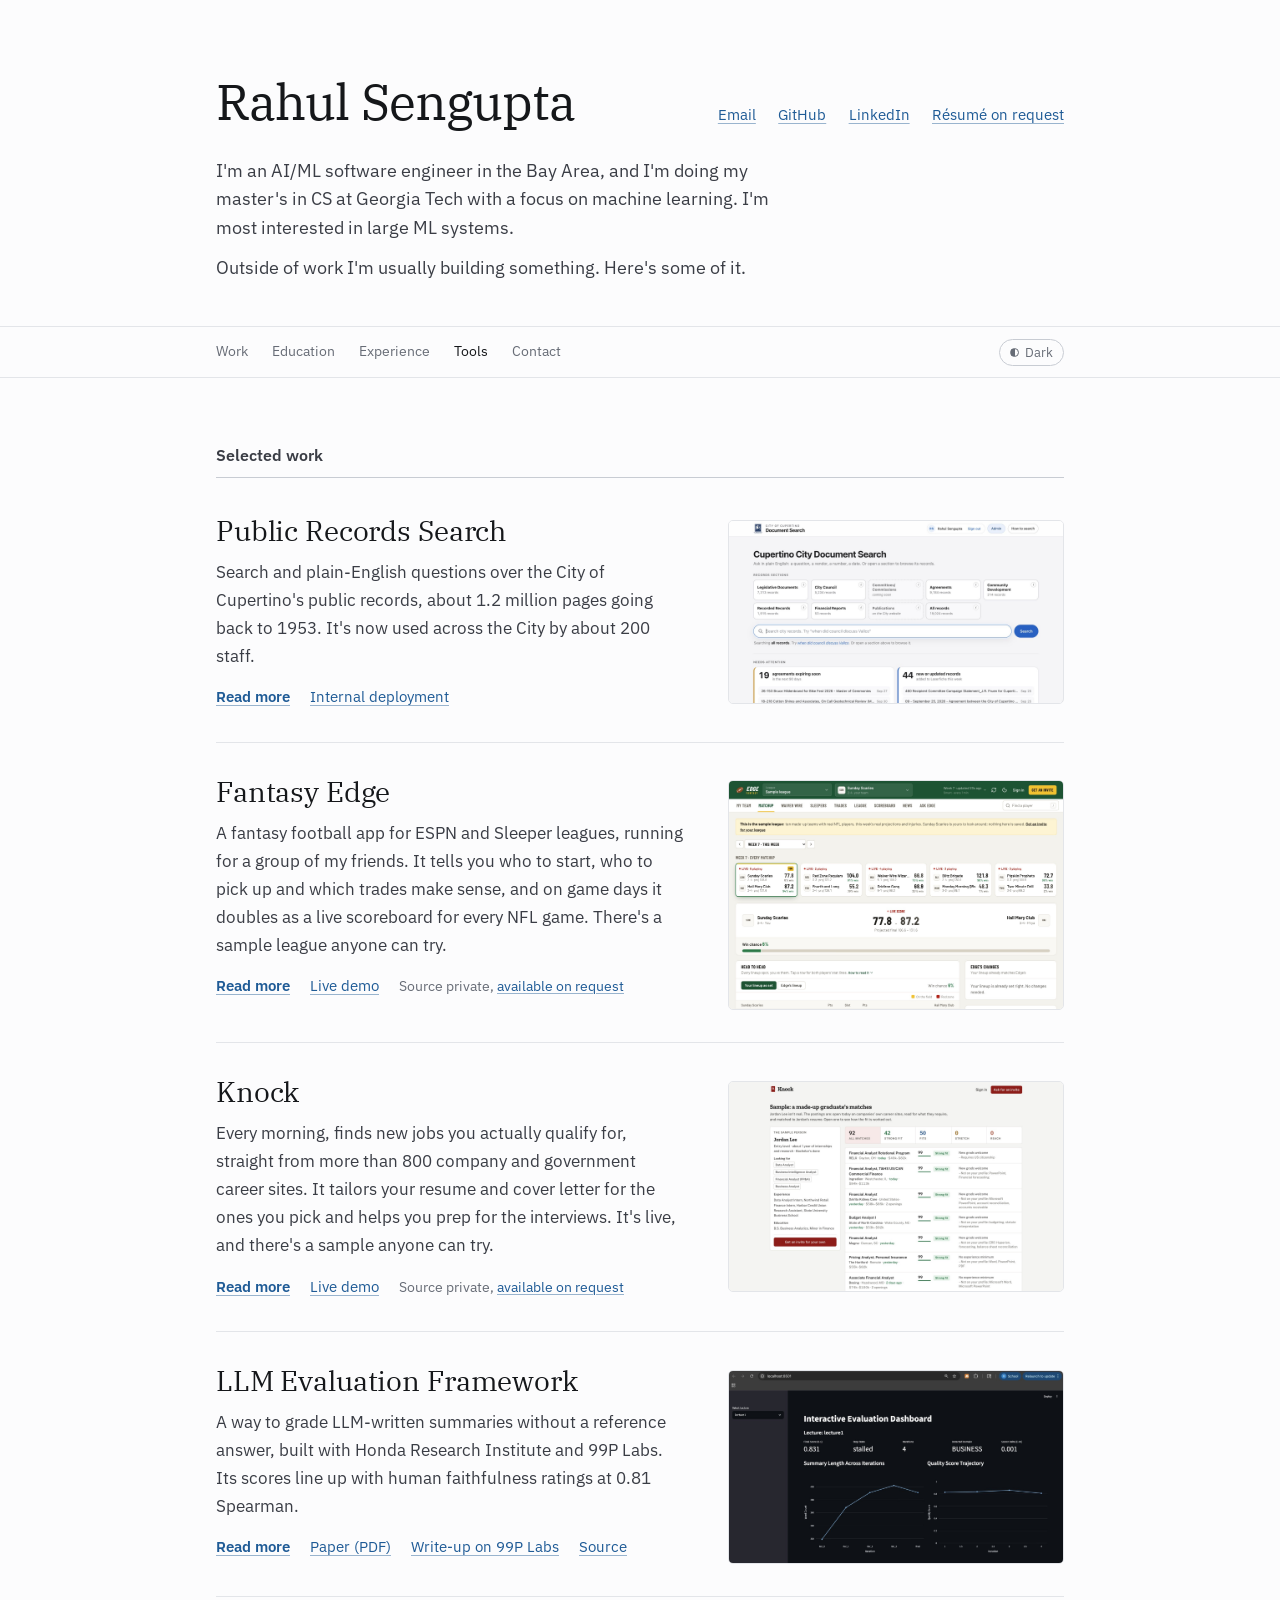
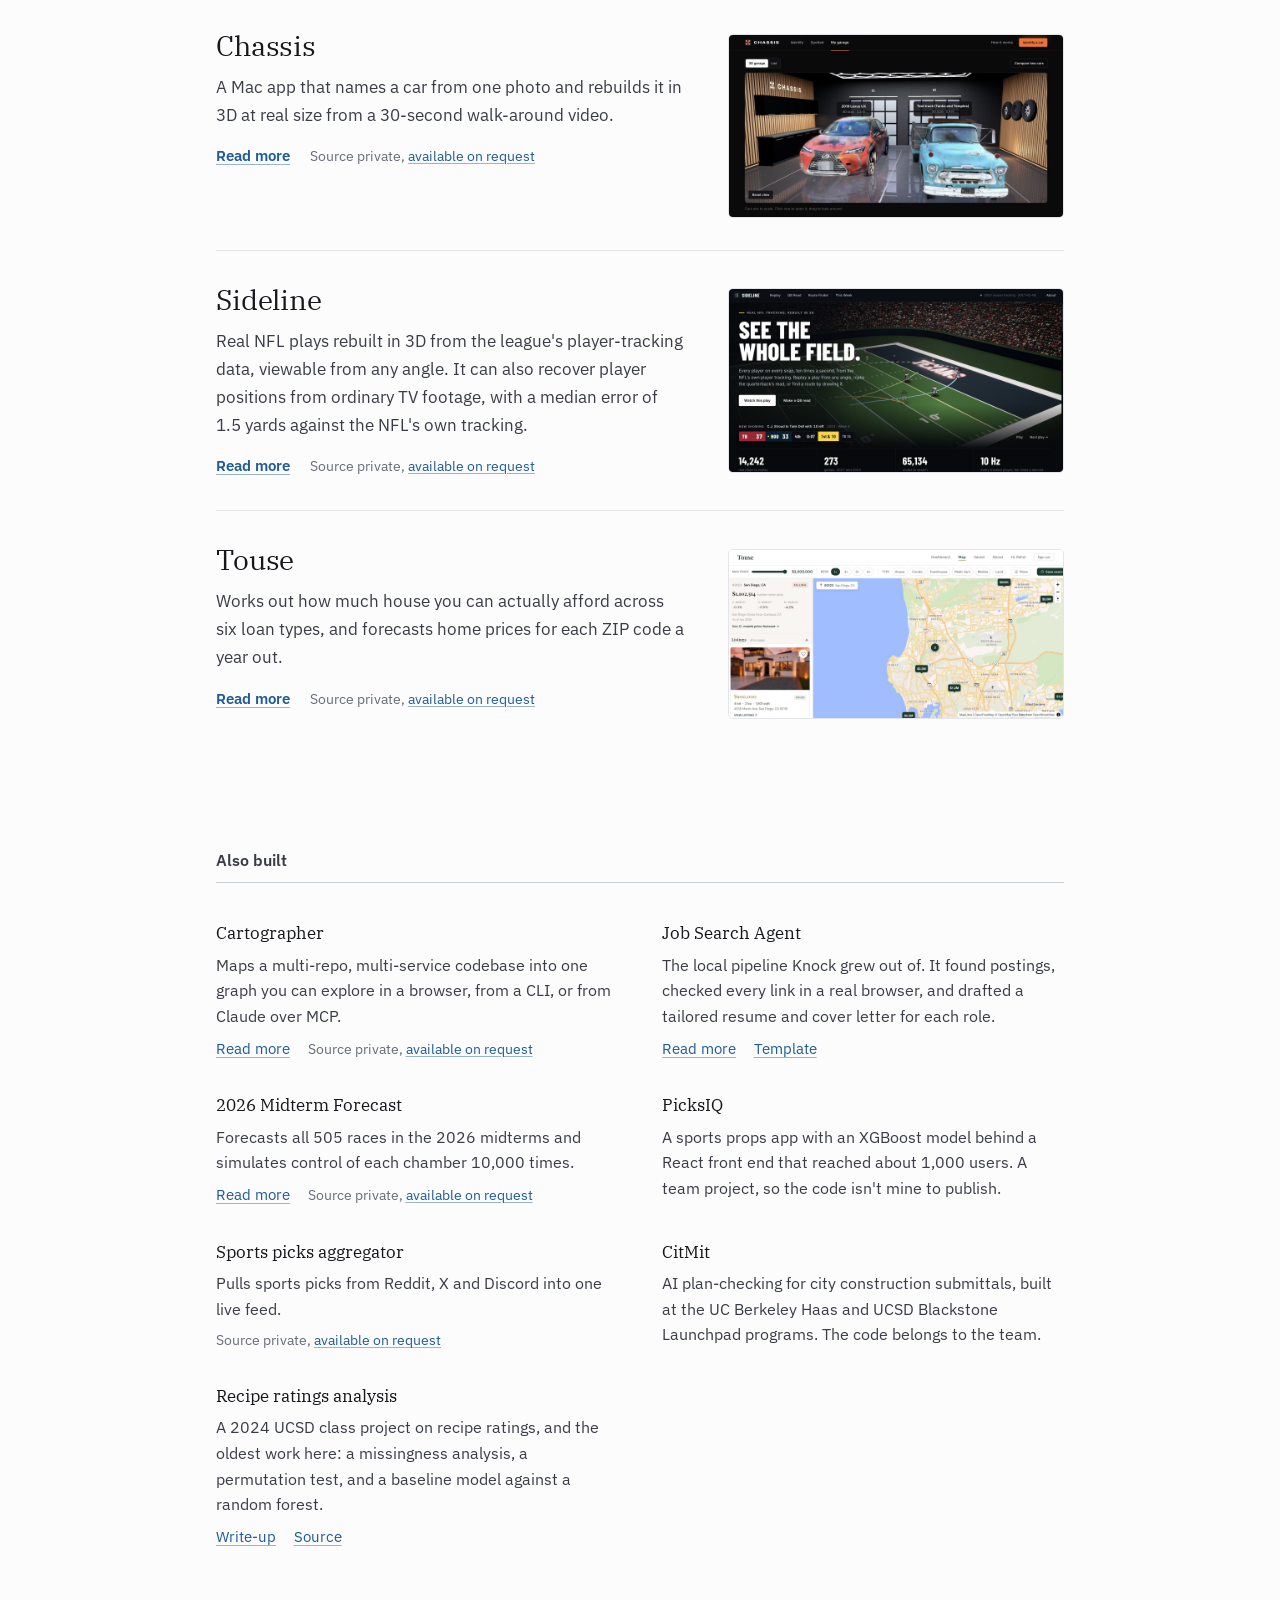
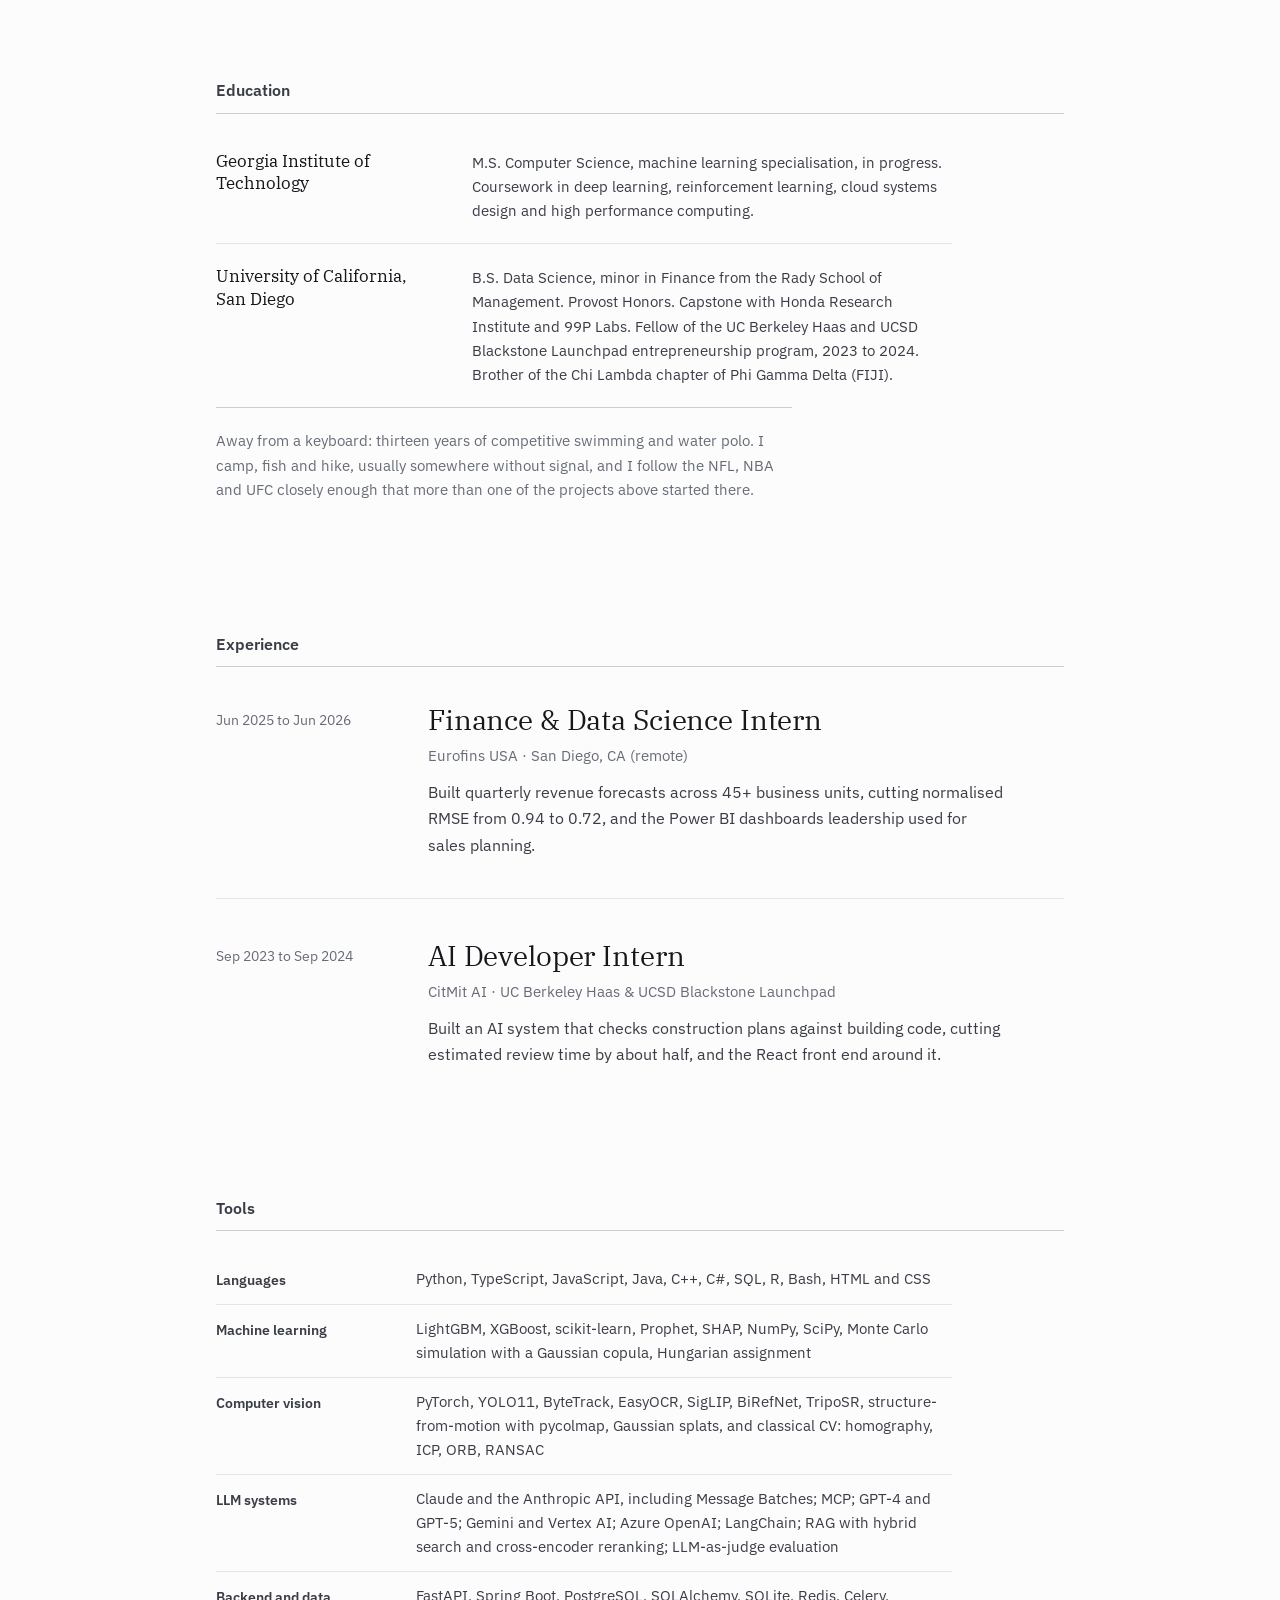
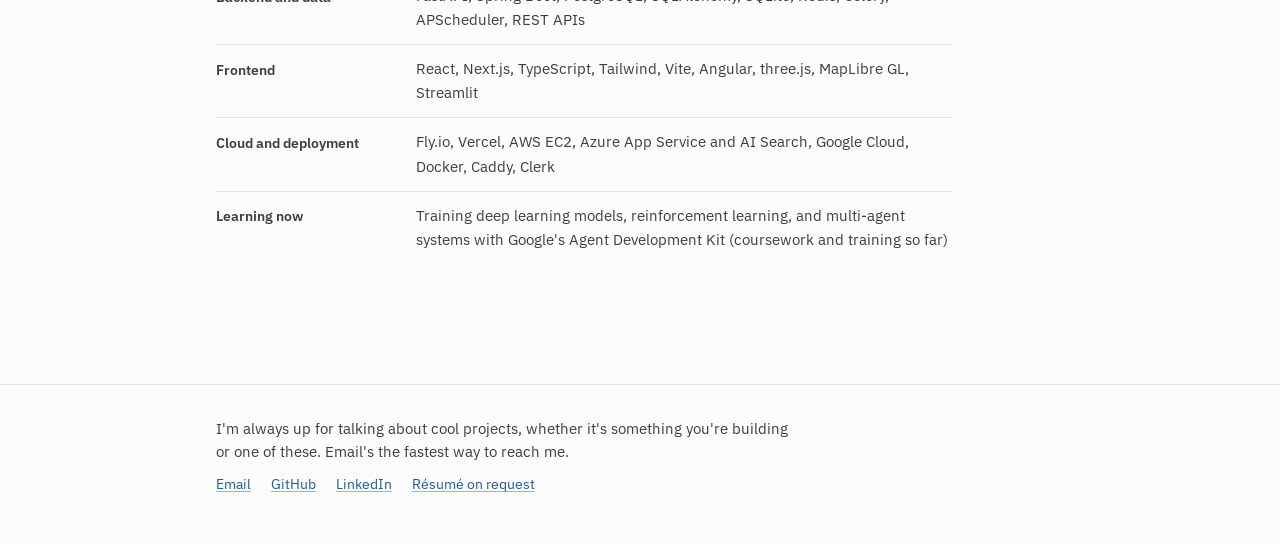
==== commit f23f49e2: "the honda evaluation work leaves experience and stays a project, to match the resume: its dates and " ====
--- a/index.html
+++ b/index.html
@@ -280,17 +280,6 @@
 
         <article class="role">
           <div class="project-aside">
-            <p class="role-dates">Sep 2025 to Mar 2026</p>
-          </div>
-          <div class="project-body">
-            <h3>AI Research &amp; Evaluation Engineer</h3>
-            <p class="role-org">Honda Research Institute &amp; 99P Labs &middot; San Diego, CA (hybrid)</p>
-            <p class="role-summary">Designed a reference-free LLM-as-judge framework and the controller that decides when a refinement run is done. Its scores matched human faithfulness ratings at 0.81 Spearman.</p>
-          </div>
-        </article>
-
-        <article class="role">
-          <div class="project-aside">
             <p class="role-dates">Sep 2023 to Sep 2024</p>
           </div>
           <div class="project-body">
